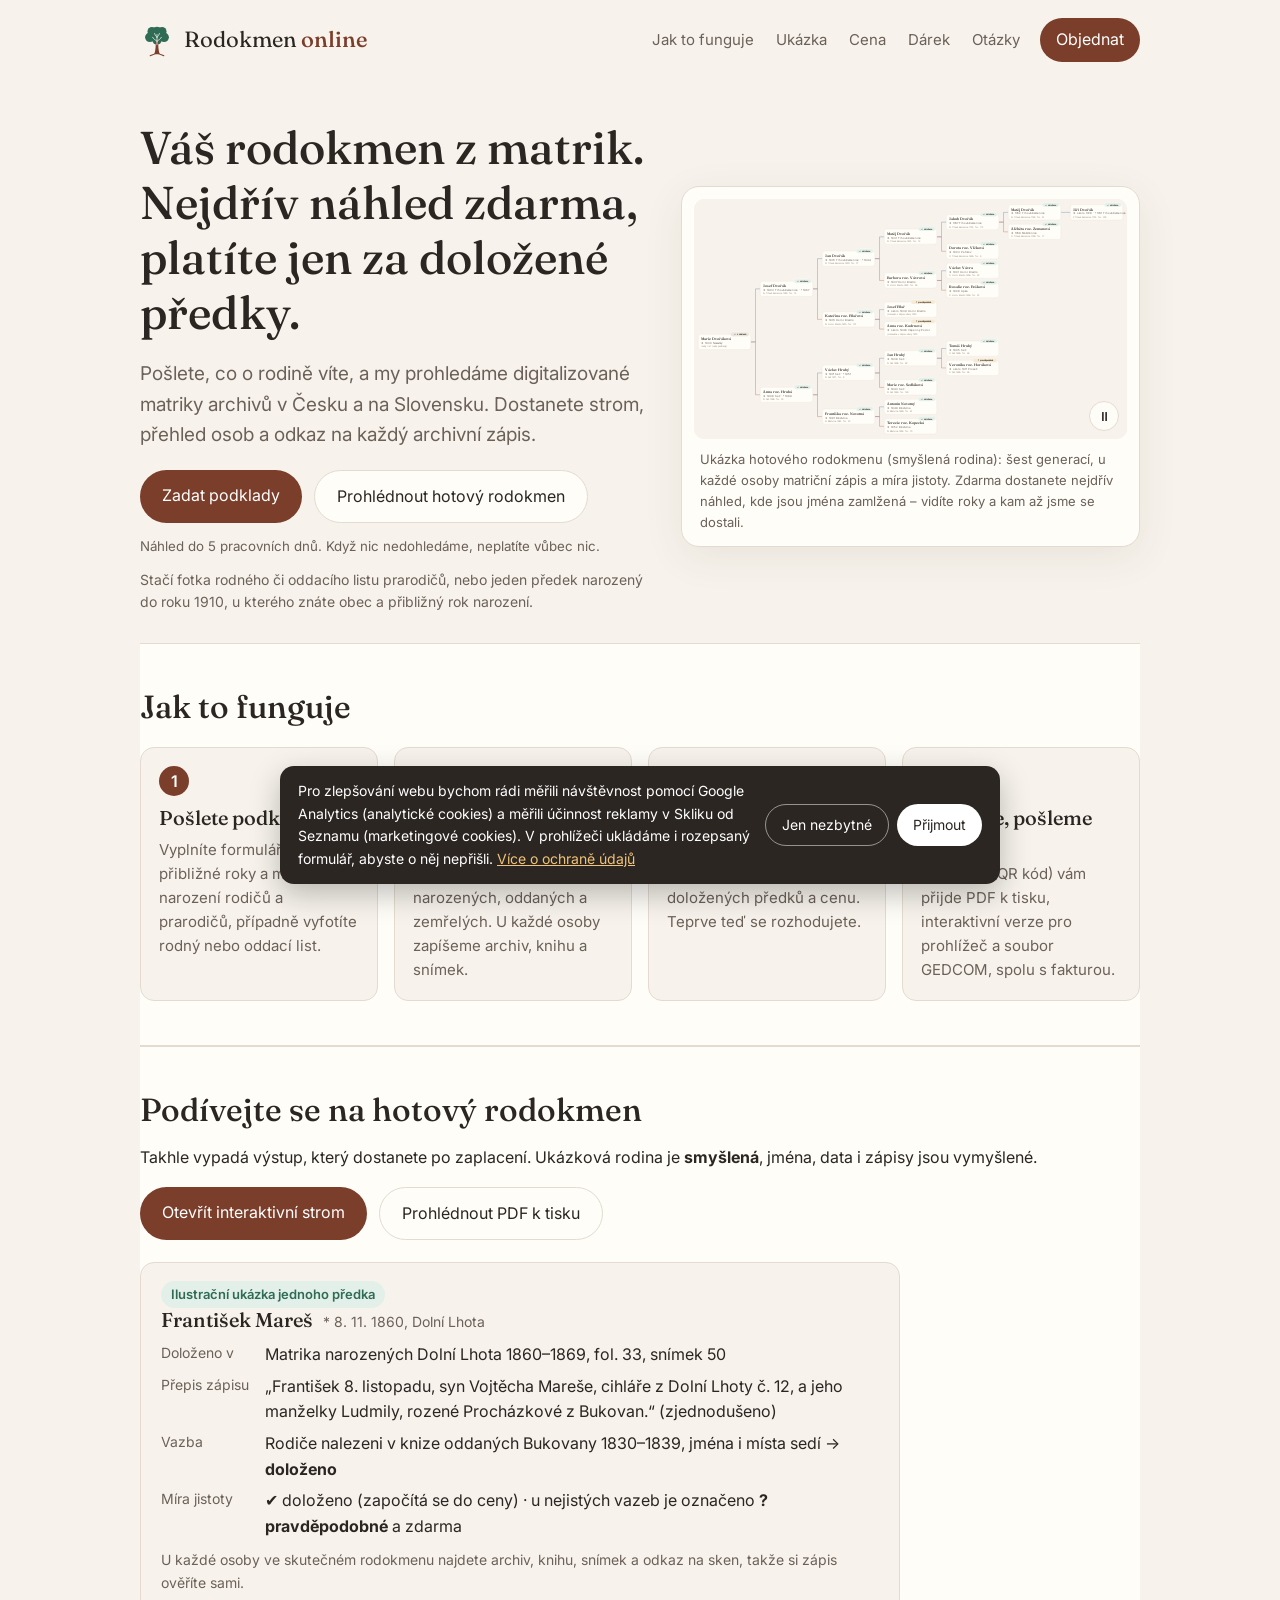
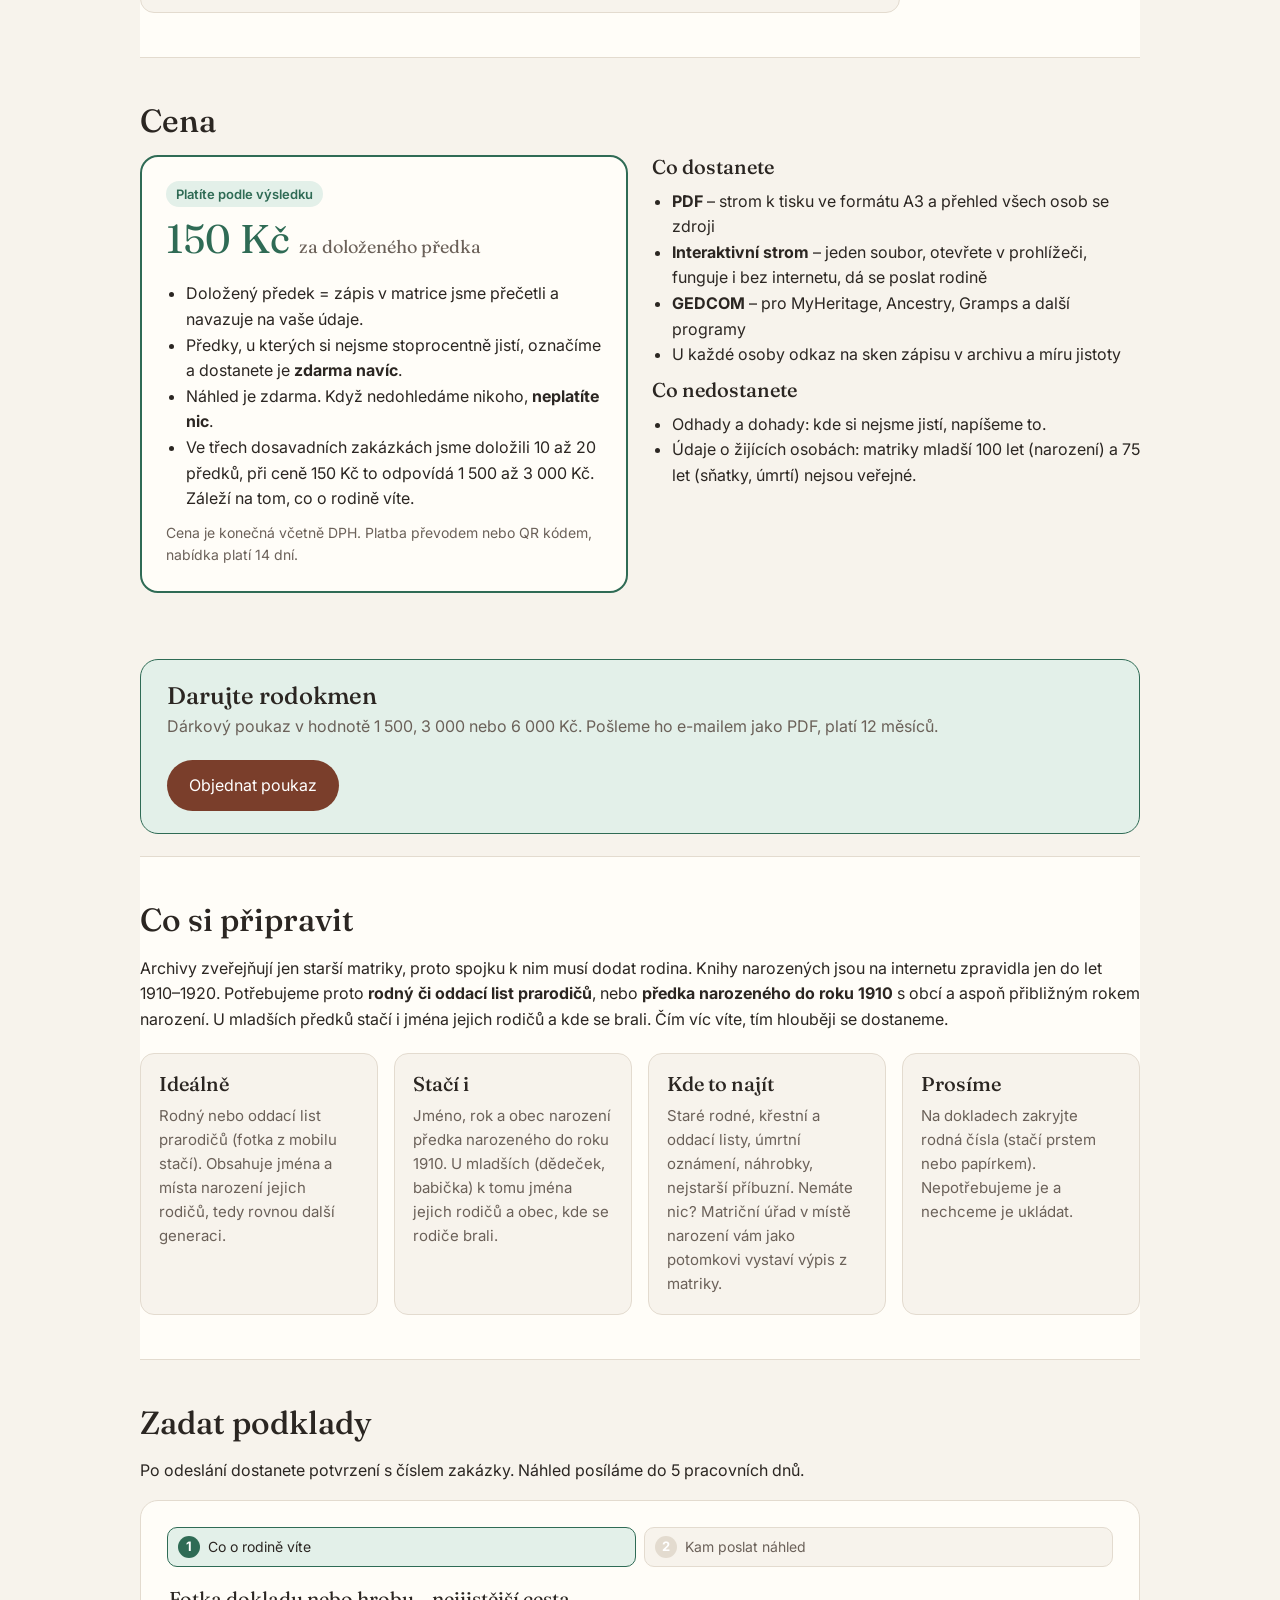
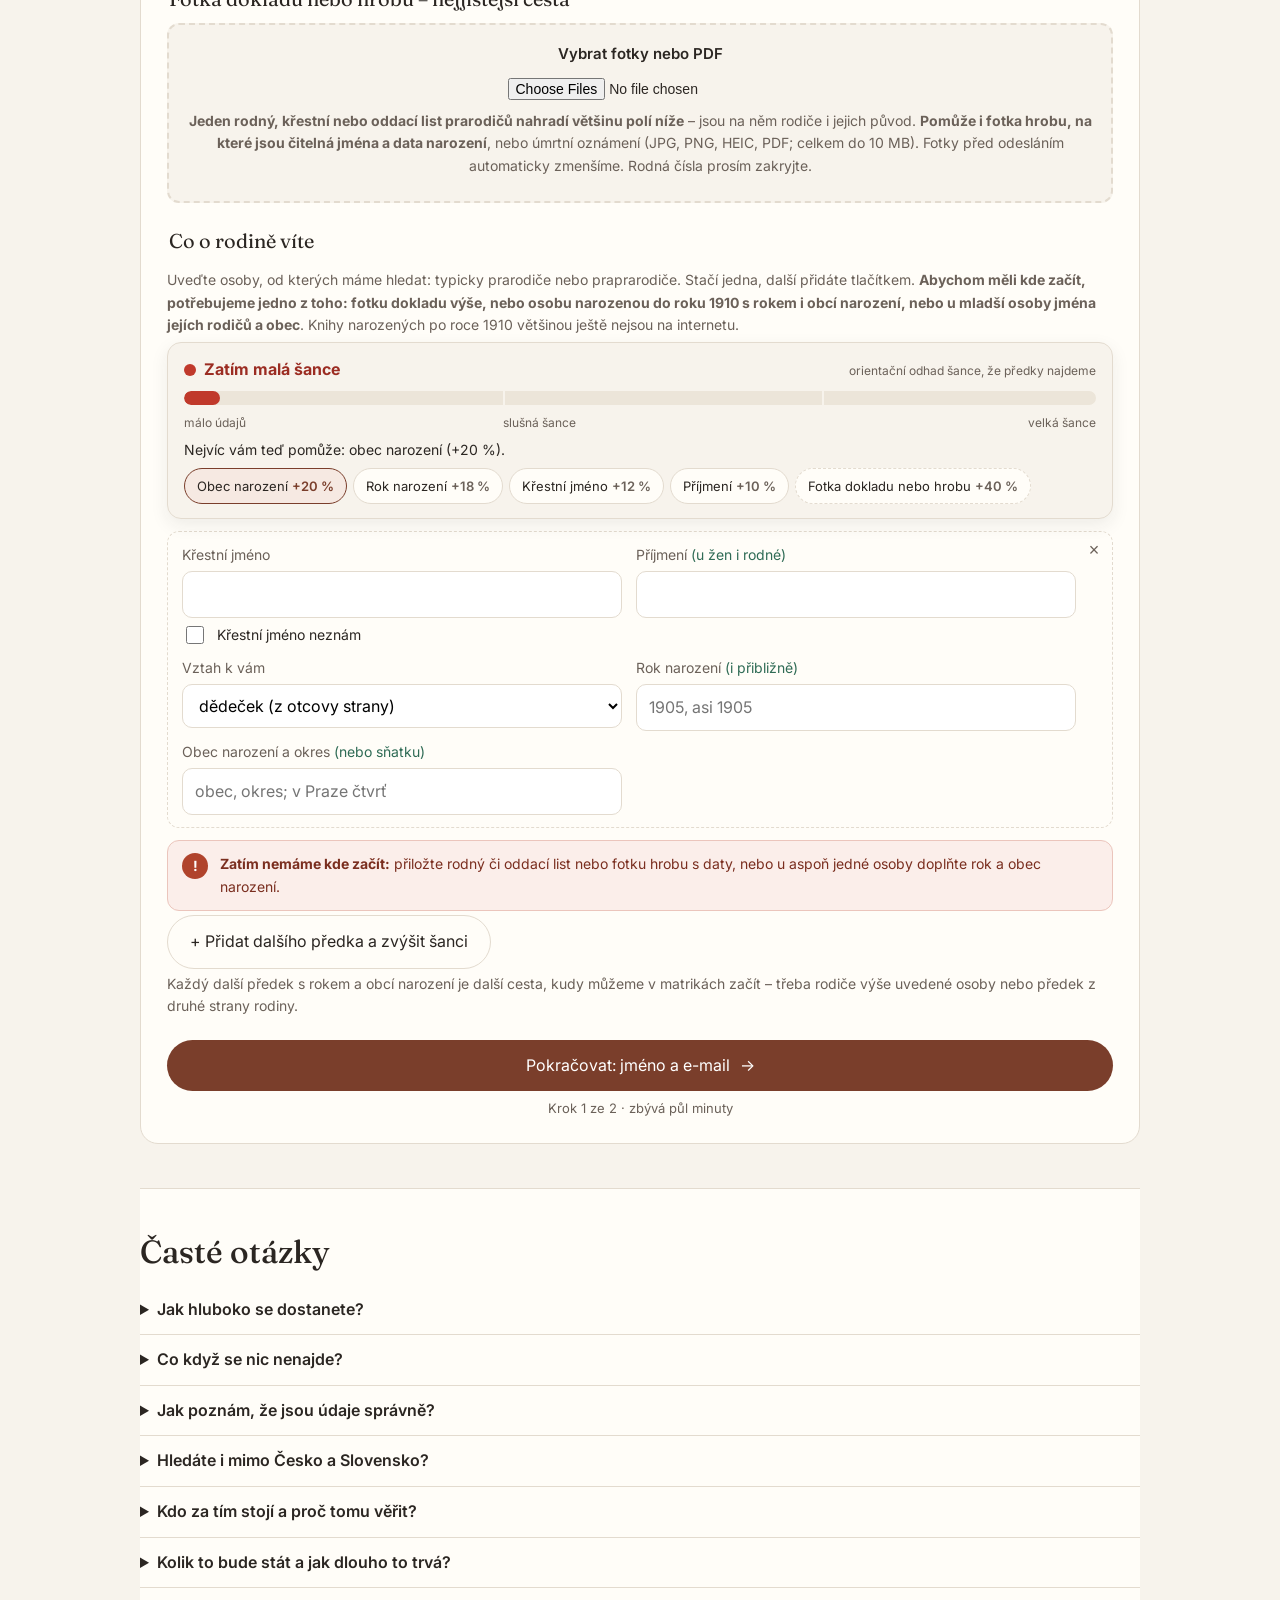
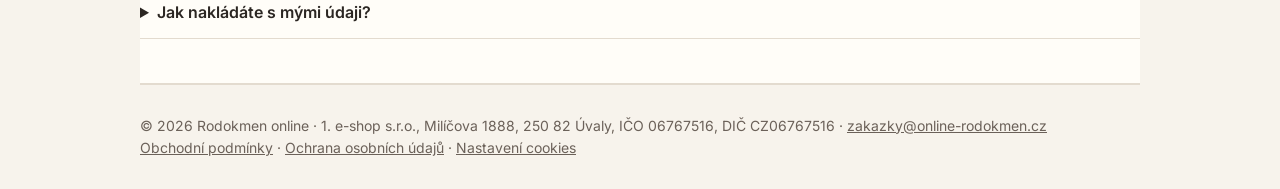
==== index.html @ fc11faa0 "Ukazatel šance: bez světlého náhledu posunu Co-Authored-By: Claude Opus 5.5 <noreply@anthropic.com> " ====
<!doctype html>
<html lang="cs">
<head>
<meta charset="utf-8">
<meta name="viewport" content="width=device-width,initial-scale=1">
<title>Rodokmen online – sestavíme váš rodokmen z matrik. Nedohledáme-li nic, neplatíte.</title>
<meta name="description" content="Pošlete, co o své rodině víte, a my dohledáme vaše předky v digitalizovaných matrikách archivů ČR a SR. Nejdřív náhled zdarma, platíte jen za doložené předky.">
<link rel="preconnect" href="https://fonts.googleapis.com">
<link href="https://fonts.googleapis.com/css2?family=Fraunces:opsz,wght@9..144,500&family=Inter:wght@400;600&display=swap" rel="stylesheet">
<link rel="stylesheet" href="styl.css?v=20261121g">
<link rel="icon" href="/favicon.svg" type="image/svg+xml">
<link rel="icon" href="/favicon-32.png" sizes="32x32" type="image/png">
<link rel="apple-touch-icon" href="/apple-touch-icon.png">
<meta property="og:type" content="website"><meta property="og:locale" content="cs_CZ">
<meta property="og:title" content="Rodokmen online – sestavíme váš rodokmen z matrik">
<meta property="og:description" content="Dohledáme vaše předky v matrikách ČR a SR. Náhled zdarma, platíte jen za doložené předky.">
<meta property="og:image" content="https://online-rodokmen.cz/og-image.png">
<meta name="twitter:card" content="summary_large_image">
</head>
<body>
<div class="wrap">
<header class="top">
  <a class="logo" href="/"><img src="/img/logo-mark.svg" width="34" height="34" alt=""><span>Rodokmen <b>online</b></span></a>
  <nav><a href="#jak">Jak to funguje</a><a href="#hotovy">Ukázka</a><a href="#cena">Cena</a><a href="poukaz.html">Dárek</a><a href="#faq">Otázky</a><a href="#objednat" class="btn" style="padding:9px 16px;margin-left:18px">Objednat</a></nav>
</header>

<main>
<section class="hero">
  <div>
    <h1>Váš rodokmen z matrik. Nejdřív náhled zdarma, platíte jen za doložené předky.</h1>
    <p class="lead">Pošlete, co o rodině víte, a my prohledáme digitalizované matriky archivů v Česku a na Slovensku. Dostanete strom, přehled osob a odkaz na každý archivní zápis.</p>
    <div class="cta"><a class="btn" href="#objednat" data-ev="cta-hero">Zadat podklady</a><a class="btn sec" href="#hotovy" data-ev="cta-ukazka">Prohlédnout hotový rodokmen</a></div>
    <small>Náhled do 5 pracovních dnů. Když nic nedohledáme, neplatíte vůbec nic.</small>
    <p class="omezeni">Stačí fotka rodného či oddacího listu prarodičů, nebo jeden předek narozený do roku 1910, u kterého znáte obec a přibližný rok narození.</p>
  </div>
  <figure class="frame" id="ukazka">
    <div class="stromwrap" tabindex="0" aria-label="Animovaná ukázka rodokmenu; najetím myší nebo dotykem se animace zastaví">
<svg id="strom" class="strom" xmlns="http://www.w3.org/2000/svg" viewBox="0 0 1648 916" role="img" aria-label="Ukázka hotového rodokmenu smyšlené rodiny: šest generací od roku 1930 zpět k roku 1728, u každé osoby odkaz na matriční zápis a míra jistoty" data-w="1648" data-h="916"><rect width="100%" height="100%" fill="#f7f3ec"/><g class="linky"><path d="M1396 51 H1414 V51 H1432" stroke="#6b8bc2" stroke-width="1.6" fill="none"/><path d="M1160 88 H1178 V51 H1196" stroke="#6b8bc2" stroke-width="1.6" fill="none"/><path d="M1160 88 H1178 V125 H1196" stroke="#c66f63" stroke-width="1.6" fill="none"/><path d="M924 144 H942 V88 H960" stroke="#6b8bc2" stroke-width="1.6" fill="none"/><path d="M924 144 H942 V199 H960" stroke="#c66f63" stroke-width="1.6" fill="none"/><path d="M924 310 H942 V273 H960" stroke="#6b8bc2" stroke-width="1.6" fill="none"/><path d="M924 310 H942 V347 H960" stroke="#c66f63" stroke-width="1.6" fill="none"/><path d="M688 227 H706 V144 H724" stroke="#6b8bc2" stroke-width="1.6" fill="none"/><path d="M688 227 H706 V310 H724" stroke="#c66f63" stroke-width="1.6" fill="none"/><path d="M688 458 H706 V421 H724" stroke="#6b8bc2" stroke-width="1.6" fill="none"/><path d="M688 458 H706 V495 H724" stroke="#c66f63" stroke-width="1.6" fill="none"/><path d="M452 342 H470 V227 H488" stroke="#6b8bc2" stroke-width="1.6" fill="none"/><path d="M452 342 H470 V458 H488" stroke="#c66f63" stroke-width="1.6" fill="none"/><path d="M924 606 H942 V569 H960" stroke="#6b8bc2" stroke-width="1.6" fill="none"/><path d="M924 606 H942 V643 H960" stroke="#c66f63" stroke-width="1.6" fill="none"/><path d="M688 662 H706 V606 H724" stroke="#6b8bc2" stroke-width="1.6" fill="none"/><path d="M688 662 H706 V717 H724" stroke="#c66f63" stroke-width="1.6" fill="none"/><path d="M688 828 H706 V791 H724" stroke="#6b8bc2" stroke-width="1.6" fill="none"/><path d="M688 828 H706 V865 H724" stroke="#c66f63" stroke-width="1.6" fill="none"/><path d="M452 745 H470 V662 H488" stroke="#6b8bc2" stroke-width="1.6" fill="none"/><path d="M452 745 H470 V828 H488" stroke="#c66f63" stroke-width="1.6" fill="none"/><path d="M216 544 H234 V342 H252" stroke="#6b8bc2" stroke-width="1.6" fill="none"/><path d="M216 544 H234 V745 H252" stroke="#c66f63" stroke-width="1.6" fill="none"/></g><g class="karta" id="k-jiri" transform="translate(1432 22)"><rect width="200" height="58" rx="9" fill="#fffdf8" stroke="#e3dbcf"/><text x="12" y="22" class="jm">Jiří Dvořák</text><text x="12" y="37" class="dt">∗ okolo 1728 · † 1791 Trhová Kamenice</text><text x="12" y="50" class="zd">Z Trhová Kamenice 1791, fol. 203</text><rect x="129" y="-8" width="65" height="16" rx="8" fill="#e3f0e9" stroke="#fffdf8"/><text x="162" y="3.5" class="bd" text-anchor="middle" fill="#2f6b55">✓ doloženo</text></g><g class="karta" id="k-matej1" transform="translate(1196 22)"><rect width="200" height="58" rx="9" fill="#fffdf8" stroke="#e3dbcf"/><text x="12" y="22" class="jm">Matěj Dvořák</text><text x="12" y="37" class="dt">∗ 1762 Trhová Kamenice</text><text x="12" y="50" class="zd">N Trhová Kamenice 1762, fol. 41</text><rect x="129" y="-8" width="65" height="16" rx="8" fill="#e3f0e9" stroke="#fffdf8"/><text x="162" y="3.5" class="bd" text-anchor="middle" fill="#2f6b55">✓ doloženo</text></g><g class="karta" id="k-alzb" transform="translate(1196 96)"><rect width="200" height="58" rx="9" fill="#fffdf8" stroke="#e3dbcf"/><text x="12" y="22" class="jm">Alžběta roz. Zemanová</text><text x="12" y="37" class="dt">∗ 1768 Možděnice</text><text x="12" y="50" class="zd">O Trhová Kamenice 1789, fol. 17</text><rect x="129" y="-8" width="65" height="16" rx="8" fill="#e3f0e9" stroke="#fffdf8"/><text x="162" y="3.5" class="bd" text-anchor="middle" fill="#2f6b55">✓ doloženo</text></g><g class="karta" id="k-jakub" transform="translate(960 59)"><rect width="200" height="58" rx="9" fill="#fffdf8" stroke="#e3dbcf"/><text x="12" y="22" class="jm">Jakub Dvořák</text><text x="12" y="37" class="dt">∗ 1797 Trhová Kamenice</text><text x="12" y="50" class="zd">N Trhová Kamenice 1797, fol. 112</text><rect x="129" y="-8" width="65" height="16" rx="8" fill="#e3f0e9" stroke="#fffdf8"/><text x="162" y="3.5" class="bd" text-anchor="middle" fill="#2f6b55">✓ doloženo</text></g><g class="karta" id="k-dorota" transform="translate(960 170)"><rect width="200" height="58" rx="9" fill="#fffdf8" stroke="#e3dbcf"/><text x="12" y="22" class="jm">Dorota roz. Vlčková</text><text x="12" y="37" class="dt">∗ 1803 Petrkov</text><text x="12" y="50" class="zd">O Trhová Kamenice 1826, fol. 9</text><rect x="129" y="-8" width="65" height="16" rx="8" fill="#e3f0e9" stroke="#fffdf8"/><text x="162" y="3.5" class="bd" text-anchor="middle" fill="#2f6b55">✓ doloženo</text></g><g class="karta" id="k-matej2" transform="translate(724 114)"><rect width="200" height="58" rx="9" fill="#fffdf8" stroke="#e3dbcf"/><text x="12" y="22" class="jm">Matěj Dvořák</text><text x="12" y="37" class="dt">∗ 1831 Trhová Kamenice</text><text x="12" y="50" class="zd">N Trhová Kamenice 1831, fol. 12</text><rect x="129" y="-8" width="65" height="16" rx="8" fill="#e3f0e9" stroke="#fffdf8"/><text x="162" y="3.5" class="bd" text-anchor="middle" fill="#2f6b55">✓ doloženo</text></g><g class="karta" id="k-vaclavv" transform="translate(960 244)"><rect width="200" height="58" rx="9" fill="#fffdf8" stroke="#e3dbcf"/><text x="12" y="22" class="jm">Václav Vávra</text><text x="12" y="37" class="dt">∗ 1801 Horní Bradlo</text><text x="12" y="50" class="zd">O Horní Bradlo 1834, fol. 22</text><rect x="129" y="-8" width="65" height="16" rx="8" fill="#e3f0e9" stroke="#fffdf8"/><text x="162" y="3.5" class="bd" text-anchor="middle" fill="#2f6b55">✓ doloženo</text></g><g class="karta" id="k-rosalie" transform="translate(960 318)"><rect width="200" height="58" rx="9" fill="#fffdf8" stroke="#e3dbcf"/><text x="12" y="22" class="jm">Rosalie roz. Pešková</text><text x="12" y="37" class="dt">∗ 1809 Lipka</text><text x="12" y="50" class="zd">O Horní Bradlo 1834, fol. 22</text><rect x="129" y="-8" width="65" height="16" rx="8" fill="#e3f0e9" stroke="#fffdf8"/><text x="162" y="3.5" class="bd" text-anchor="middle" fill="#2f6b55">✓ doloženo</text></g><g class="karta" id="k-barb" transform="translate(724 281)"><rect width="200" height="58" rx="9" fill="#fffdf8" stroke="#e3dbcf"/><text x="12" y="22" class="jm">Barbora roz. Vávrová</text><text x="12" y="37" class="dt">∗ 1837 Horní Bradlo</text><text x="12" y="50" class="zd">N Horní Bradlo 1837, fol. 58</text><rect x="129" y="-8" width="65" height="16" rx="8" fill="#e3f0e9" stroke="#fffdf8"/><text x="162" y="3.5" class="bd" text-anchor="middle" fill="#2f6b55">✓ doloženo</text></g><g class="karta" id="k-jan" transform="translate(488 198)"><rect width="200" height="58" rx="9" fill="#fffdf8" stroke="#e3dbcf"/><text x="12" y="22" class="jm">Jan Dvořák</text><text x="12" y="37" class="dt">∗ 1870 Trhová Kamenice · † 1944</text><text x="12" y="50" class="zd">N Trhová Kamenice 1870, fol. 77</text><rect x="129" y="-8" width="65" height="16" rx="8" fill="#e3f0e9" stroke="#fffdf8"/><text x="162" y="3.5" class="bd" text-anchor="middle" fill="#2f6b55">✓ doloženo</text></g><g class="karta" id="k-pilar" transform="translate(724 392)"><rect width="200" height="58" rx="9" fill="#fffdf8" stroke="#e3dbcf"/><text x="12" y="22" class="jm">Josef Pilař</text><text x="12" y="37" class="dt">∗ okolo 1839 Horní Bradlo</text><text x="12" y="50" class="zd">jmenován v zápisu dcery 1873</text><rect x="101" y="-8" width="93" height="16" rx="8" fill="#f7ead3" stroke="#fffdf8"/><text x="148" y="3.5" class="bd" text-anchor="middle" fill="#8a5a12">? pravděpodobně</text></g><g class="karta" id="k-kudrna" transform="translate(724 466)"><rect width="200" height="58" rx="9" fill="#fffdf8" stroke="#e3dbcf"/><text x="12" y="22" class="jm">Anna roz. Kudrnová</text><text x="12" y="37" class="dt">∗ okolo 1846 Vápenný Podol</text><text x="12" y="50" class="zd">jmenována v zápisu dcery 1873</text><rect x="101" y="-8" width="93" height="16" rx="8" fill="#f7ead3" stroke="#fffdf8"/><text x="148" y="3.5" class="bd" text-anchor="middle" fill="#8a5a12">? pravděpodobně</text></g><g class="karta" id="k-kat" transform="translate(488 429)"><rect width="200" height="58" rx="9" fill="#fffdf8" stroke="#e3dbcf"/><text x="12" y="22" class="jm">Kateřina roz. Pilařová</text><text x="12" y="37" class="dt">∗ 1873 Horní Bradlo</text><text x="12" y="50" class="zd">N Horní Bradlo 1873, fol. 131</text><rect x="129" y="-8" width="65" height="16" rx="8" fill="#e3f0e9" stroke="#fffdf8"/><text x="162" y="3.5" class="bd" text-anchor="middle" fill="#2f6b55">✓ doloženo</text></g><g class="karta" id="k-josef" transform="translate(252 313)"><rect width="200" height="58" rx="9" fill="#fffdf8" stroke="#e3dbcf"/><text x="12" y="22" class="jm">Josef Dvořák</text><text x="12" y="37" class="dt">∗ 1903 Trhová Kamenice · † 1967</text><text x="12" y="50" class="zd">N Trhová Kamenice 1903, fol. 15</text><rect x="129" y="-8" width="65" height="16" rx="8" fill="#e3f0e9" stroke="#fffdf8"/><text x="162" y="3.5" class="bd" text-anchor="middle" fill="#2f6b55">✓ doloženo</text></g><g class="karta" id="k-tomas" transform="translate(960 540)"><rect width="200" height="58" rx="9" fill="#fffdf8" stroke="#e3dbcf"/><text x="12" y="22" class="jm">Tomáš Hrubý</text><text x="12" y="37" class="dt">∗ 1805 Seč</text><text x="12" y="50" class="zd">O Seč 1836, fol. 44</text><rect x="129" y="-8" width="65" height="16" rx="8" fill="#e3f0e9" stroke="#fffdf8"/><text x="162" y="3.5" class="bd" text-anchor="middle" fill="#2f6b55">✓ doloženo</text></g><g class="karta" id="k-veron" transform="translate(960 614)"><rect width="200" height="58" rx="9" fill="#fffdf8" stroke="#e3dbcf"/><text x="12" y="22" class="jm">Veronika roz. Horáková</text><text x="12" y="37" class="dt">∗ okolo 1811 Proseč</text><text x="12" y="50" class="zd">O Seč 1836, fol. 44</text><rect x="101" y="-8" width="93" height="16" rx="8" fill="#f7ead3" stroke="#fffdf8"/><text x="148" y="3.5" class="bd" text-anchor="middle" fill="#8a5a12">? pravděpodobně</text></g><g class="karta" id="k-janh" transform="translate(724 577)"><rect width="200" height="58" rx="9" fill="#fffdf8" stroke="#e3dbcf"/><text x="12" y="22" class="jm">Jan Hrubý</text><text x="12" y="37" class="dt">∗ 1838 Seč</text><text x="12" y="50" class="zd">N Seč 1838, fol. 92</text><rect x="129" y="-8" width="65" height="16" rx="8" fill="#e3f0e9" stroke="#fffdf8"/><text x="162" y="3.5" class="bd" text-anchor="middle" fill="#2f6b55">✓ doloženo</text></g><g class="karta" id="k-sedl" transform="translate(724 688)"><rect width="200" height="58" rx="9" fill="#fffdf8" stroke="#e3dbcf"/><text x="12" y="22" class="jm">Marie roz. Sedláková</text><text x="12" y="37" class="dt">∗ 1843 Seč</text><text x="12" y="50" class="zd">N Seč 1843, fol. 140</text><rect x="129" y="-8" width="65" height="16" rx="8" fill="#e3f0e9" stroke="#fffdf8"/><text x="162" y="3.5" class="bd" text-anchor="middle" fill="#2f6b55">✓ doloženo</text></g><g class="karta" id="k-vaclavh" transform="translate(488 632)"><rect width="200" height="58" rx="9" fill="#fffdf8" stroke="#e3dbcf"/><text x="12" y="22" class="jm">Václav Hrubý</text><text x="12" y="37" class="dt">∗ 1871 Seč · † 1951</text><text x="12" y="50" class="zd">N Seč 1871, fol. 8</text><rect x="129" y="-8" width="65" height="16" rx="8" fill="#e3f0e9" stroke="#fffdf8"/><text x="162" y="3.5" class="bd" text-anchor="middle" fill="#2f6b55">✓ doloženo</text></g><g class="karta" id="k-anton" transform="translate(724 762)"><rect width="200" height="58" rx="9" fill="#fffdf8" stroke="#e3dbcf"/><text x="12" y="22" class="jm">Antonín Novotný</text><text x="12" y="37" class="dt">∗ 1849 Běstvina</text><text x="12" y="50" class="zd">N Běstvina 1849, fol. 61</text><rect x="129" y="-8" width="65" height="16" rx="8" fill="#e3f0e9" stroke="#fffdf8"/><text x="162" y="3.5" class="bd" text-anchor="middle" fill="#2f6b55">✓ doloženo</text></g><g class="karta" id="k-terez" transform="translate(724 836)"><rect width="200" height="58" rx="9" fill="#fffdf8" stroke="#e3dbcf"/><text x="12" y="22" class="jm">Terezie roz. Kopecká</text><text x="12" y="37" class="dt">∗ 1852 Běstvina</text><text x="12" y="50" class="zd">N Běstvina 1852, fol. 70</text><rect x="129" y="-8" width="65" height="16" rx="8" fill="#e3f0e9" stroke="#fffdf8"/><text x="162" y="3.5" class="bd" text-anchor="middle" fill="#2f6b55">✓ doloženo</text></g><g class="karta" id="k-frant" transform="translate(488 799)"><rect width="200" height="58" rx="9" fill="#fffdf8" stroke="#e3dbcf"/><text x="12" y="22" class="jm">Františka roz. Novotná</text><text x="12" y="37" class="dt">∗ 1881 Běstvina</text><text x="12" y="50" class="zd">N Běstvina 1881, fol. 23</text><rect x="129" y="-8" width="65" height="16" rx="8" fill="#e3f0e9" stroke="#fffdf8"/><text x="162" y="3.5" class="bd" text-anchor="middle" fill="#2f6b55">✓ doloženo</text></g><g class="karta" id="k-anna" transform="translate(252 716)"><rect width="200" height="58" rx="9" fill="#fffdf8" stroke="#e3dbcf"/><text x="12" y="22" class="jm">Anna roz. Hrubá</text><text x="12" y="37" class="dt">∗ 1908 Seč · † 1989</text><text x="12" y="50" class="zd">N Seč 1908, fol. 33</text><rect x="129" y="-8" width="65" height="16" rx="8" fill="#e3f0e9" stroke="#fffdf8"/><text x="162" y="3.5" class="bd" text-anchor="middle" fill="#2f6b55">✓ doloženo</text></g><g class="karta" id="k-marie" transform="translate(16 515)"><rect width="200" height="58" rx="9" fill="#fffdf8" stroke="#e3dbcf"/><text x="12" y="22" class="jm">Marie Dvořáková</text><text x="12" y="37" class="dt">∗ 1930 Nasavrky</text><text x="12" y="50" class="zd">rodný list (vaše podklady)</text><rect x="123" y="-8" width="71" height="16" rx="8" fill="#ebe6dd" stroke="#fffdf8"/><text x="159" y="3.5" class="bd" text-anchor="middle" fill="#5a4a3c">✓ z dokladu</text></g></svg>
    <button type="button" class="stromstop" id="stromStop" aria-pressed="false" title="Zastavit nebo spustit animaci">⏸</button>
    </div>
    <figcaption>Ukázka hotového rodokmenu (smyšlená rodina): šest generací, u každé osoby matriční zápis a míra jistoty. Zdarma dostanete nejdřív náhled, kde jsou jména zamlžená – vidíte roky a kam až jsme se dostali.</figcaption>
  </figure>
</section>

<section class="alt" id="jak">
  <h2>Jak to funguje</h2>
  <div class="steps">
    <div class="step"><span class="n">1</span><h3>Pošlete podklady</h3><p>Vyplníte formulář: jména, přibližné roky a místa narození rodičů a prarodičů, případně vyfotíte rodný nebo oddací list.</p></div>
    <div class="step"><span class="n">2</span><h3>Hledáme v archivech</h3><p>Generaci po generaci procházíme matriky narozených, oddaných a zemřelých. U každé osoby zapíšeme archiv, knihu a snímek.</p></div>
    <div class="step"><span class="n">3</span><h3>Náhled a cena</h3><p>E-mailem dostanete strom se zamlženými jmény, počet doložených předků a cenu. Teprve teď se rozhodujete.</p></div>
    <div class="step"><span class="n">4</span><h3>Zaplatíte, pošleme vše</h3><p>Po platbě (QR kód) vám přijde PDF k tisku, interaktivní verze pro prohlížeč a soubor GEDCOM, spolu s fakturou.</p></div>
  </div>
</section>

<section class="alt" id="hotovy">
  <h2>Podívejte se na hotový rodokmen</h2>
  <p>Takhle vypadá výstup, který dostanete po zaplacení. Ukázková rodina je <b>smyšlená</b>, jména, data i zápisy jsou vymyšlené.</p>
  <div class="cta" style="display:flex;gap:12px;flex-wrap:wrap;margin:14px 0 22px">
    <a class="btn" href="ukazka/rodokmen.html" target="_blank" rel="noopener" data-ev="ukazka-html">Otevřít interaktivní strom</a>
    <a class="btn sec" href="ukazka/rodokmen.pdf" target="_blank" rel="noopener" data-ev="ukazka-pdf">Prohlédnout PDF k tisku</a>
  </div>
  <div class="zapis">
    <span class="tag">Ilustrační ukázka jednoho předka</span>
    <h3>František Mareš <small>* 8. 11. 1860, Dolní Lhota</small></h3>
    <dl>
      <dt>Doloženo v</dt><dd>Matrika narozených Dolní Lhota 1860–1869, fol. 33, snímek 50</dd>
      <dt>Přepis zápisu</dt><dd>„František 8. listopadu, syn Vojtěcha Mareše, cihláře z Dolní Lhoty č. 12, a jeho manželky Ludmily, rozené Procházkové z Bukovan.“ (zjednodušeno)</dd>
      <dt>Vazba</dt><dd>Rodiče nalezeni v knize oddaných Bukovany 1830–1839, jména i místa sedí → <b>doloženo</b></dd>
      <dt>Míra jistoty</dt><dd>✔ doloženo (započítá se do ceny) · u nejistých vazeb je označeno <b>? pravděpodobné</b> a zdarma</dd>
    </dl>
    <p class="hint">U každé osoby ve skutečném rodokmenu najdete archiv, knihu, snímek a odkaz na sken, takže si zápis ověříte sami.</p>
  </div>
</section>

<section id="cena">
  <h2>Cena</h2>
  <div class="price">
    <div class="pricebox">
      <span class="tag">Platíte podle výsledku</span>
      <div class="big">150 Kč <span style="font-size:18px;color:var(--muted)">za doloženého předka</span></div>
      <ul>
        <li>Doložený předek = zápis v matrice jsme přečetli a navazuje na vaše údaje.</li>
        <li>Předky, u kterých si nejsme stoprocentně jistí, označíme a dostanete je <b>zdarma navíc</b>.</li>
        <li>Náhled je zdarma. Když nedohledáme nikoho, <b>neplatíte nic</b>.</li>
        <li>Ve třech dosavadních zakázkách jsme doložili 10 až 20 předků, při ceně 150 Kč to odpovídá 1 500 až 3 000 Kč. Záleží na tom, co o rodině víte.</li>
      </ul>
      <p class="hint">Cena je konečná včetně DPH. Platba převodem nebo QR kódem, nabídka platí 14 dní.</p>
    </div>
    <div class="list">
      <h3>Co dostanete</h3>
      <ul>
        <li><b>PDF</b> – strom k tisku ve formátu A3 a přehled všech osob se zdroji</li>
        <li><b>Interaktivní strom</b> – jeden soubor, otevřete v prohlížeči, funguje i bez internetu, dá se poslat rodině</li>
        <li><b>GEDCOM</b> – pro MyHeritage, Ancestry, Gramps a další programy</li>
        <li>U každé osoby odkaz na sken zápisu v archivu a míru jistoty</li>
      </ul>
      <h3>Co nedostanete</h3>
      <ul>
        <li>Odhady a dohady: kde si nejsme jistí, napíšeme to.</li>
        <li>Údaje o žijících osobách: matriky mladší 100 let (narození) a 75 let (sňatky, úmrtí) nejsou veřejné.</li>
      </ul>
    </div>
  </div>
</section>

<section class="dar">
  <div class="darbox">
    <div><h2>Darujte rodokmen</h2><p>Dárkový poukaz v hodnotě 1 500, 3 000 nebo 6 000 Kč. Pošleme ho e-mailem jako PDF, platí 12 měsíců.</p></div>
    <a class="btn" href="poukaz.html" data-ev="cta-poukaz">Objednat poukaz</a>
  </div>
</section>

<section class="alt" id="pripravit">
  <h2>Co si připravit</h2>
  <p>Archivy zveřejňují jen starší matriky, proto spojku k nim musí dodat rodina. Knihy narozených jsou na internetu zpravidla jen do let 1910–1920. Potřebujeme proto <b>rodný či oddací list prarodičů</b>, nebo <b>předka narozeného do roku 1910</b> s obcí a aspoň přibližným rokem narození. U mladších předků stačí i jména jejich rodičů a kde se brali. Čím víc víte, tím hlouběji se dostaneme.</p>
  <div class="steps">
    <div class="step"><h3>Ideálně</h3><p>Rodný nebo oddací list prarodičů (fotka z mobilu stačí). Obsahuje jména a místa narození jejich rodičů, tedy rovnou další generaci.</p></div>
    <div class="step"><h3>Stačí i</h3><p>Jméno, rok a obec narození předka narozeného do roku 1910. U mladších (dědeček, babička) k tomu jména jejich rodičů a obec, kde se rodiče brali.</p></div>
    <div class="step"><h3>Kde to najít</h3><p>Staré rodné, křestní a oddací listy, úmrtní oznámení, náhrobky, nejstarší příbuzní. Nemáte nic? Matriční úřad v místě narození vám jako potomkovi vystaví výpis z matriky.</p></div>
    <div class="step"><h3>Prosíme</h3><p>Na dokladech zakryjte rodná čísla (stačí prstem nebo papírkem). Nepotřebujeme je a nechceme je ukládat.</p></div>
  </div>
</section>

<section id="objednat">
  <h2>Zadat podklady</h2>
  <p>Po odeslání dostanete potvrzení s číslem zakázky. Náhled posíláme do 5 pracovních dnů.</p>
  <form id="f" action="https://formsubmit.co/c57251e2c1cb40dd3d4b70d83e8e1789" method="POST" enctype="multipart/form-data">
    <input type="hidden" name="_subject" value="Nová zakázka">
    <input type="hidden" name="_template" value="table">
    <input type="hidden" name="_captcha" value="false">
    <input type="hidden" name="_next" value="https://online-rodokmen.cz/dekujeme.html">
    <input type="text" name="_honey" style="display:none" tabindex="-1" autocomplete="off">
    <div class="obnoveno" id="obnoveno" hidden><span>Obnovili jsme váš rozepsaný formulář z minulé návštěvy. Fotky dokladů je potřeba vybrat znovu.</span><button type="button" id="zacitZnovu">Začít znovu</button></div>
    <ol class="postup" id="postup" aria-label="Postup vyplnění"><li class="akt" data-k="1"><b>1</b> Co o rodině víte</li><li data-k="2"><b>2</b> Kam poslat náhled</li></ol>
    <div class="krok" id="krok1" data-krok="1">
    <fieldset>
      <legend>Fotka dokladu nebo hrobu – nejjistější cesta</legend>
      <div class="files">
        <label class="vyber" for="fotky">Vybrat fotky nebo PDF</label>
        <input type="file" id="fotky" accept="image/*,.pdf,application/pdf" multiple>
        <p class="hint"><b>Jeden rodný, křestní nebo oddací list prarodičů nahradí většinu polí níže</b> – jsou na něm rodiče i jejich původ. <b>Pomůže i fotka hrobu, na které jsou čitelná jména a data narození</b>, nebo úmrtní oznámení (JPG, PNG, HEIC, PDF; celkem do 10 MB). Fotky před odesláním automaticky zmenšíme. Rodná čísla prosím zakryjte.</p>
        <div id="seznamFotek"></div>
      </div>
    </fieldset>
    <fieldset>
      <legend>Co o rodině víte</legend>
      <p class="hint">Uveďte osoby, od kterých máme hledat: typicky prarodiče nebo praprarodiče. Stačí jedna, další přidáte tlačítkem. <b>Abychom měli kde začít, potřebujeme jedno z toho: fotku dokladu výše, nebo osobu narozenou do roku 1910 s rokem i obcí narození, nebo u mladší osoby jména jejích rodičů a obec</b>. Knihy narozených po roce 1910 většinou ještě nejsou na internetu.</p>
      <div class="sance" id="sance" data-zona="red">
        <div class="sance-hl"><span class="tecka" aria-hidden="true"></span><b id="sanceZona">Zatím malá šance</b><span class="pozn">orientační odhad šance, že předky najdeme</span></div>
        <div class="sance-pruh" role="meter" aria-labelledby="sanceZona" aria-valuemin="0" aria-valuemax="100" aria-valuenow="0" id="sancePruh"><i class="ted"></i></div>
        <div class="sance-osa" aria-hidden="true"><span>málo údajů</span><span>slušná šance</span><span>velká šance</span></div>
        <p class="sance-tip" id="sanceTip" aria-live="polite"></p>
        <ul class="sance-co" id="sanceCo" aria-label="Co vám přidá nejvíc"></ul>
        <input type="hidden" name="sance_odhad" id="sanceOdhad">
      </div>
      <div id="osoby"></div>
      <div class="start" id="start" aria-live="polite"><span class="ik">?</span><span class="tx">Zatím nemáme kde začít: přiložte doklad, nebo doplňte u některé osoby rok a obec narození.</span></div>
      <button type="button" class="btn sec" id="pridat">+ Přidat dalšího předka a zvýšit šanci</button>
      <p class="hint">Každý další předek s rokem a obcí narození je další cesta, kudy můžeme v matrikách začít – třeba rodiče výše uvedené osoby nebo předek z druhé strany rodiny.</p>
    </fieldset>
    <div class="dal-blok"><button type="button" class="btn dal" id="dal">Pokračovat: jméno a e-mail <span aria-hidden="true">→</span></button>
    <p class="mikro">Krok 1 ze 2 · zbývá půl minuty</p></div>
    </div>
    <div class="krok" id="krok2" data-krok="2" hidden>
    <button type="button" class="zpet" id="zpet">← Zpět k údajům o rodině</button>
    <fieldset>
      <legend>Kam poslat náhled</legend>
      <label for="jmeno">Jméno a příjmení</label><input id="jmeno" type="text" name="jmeno" required autocomplete="name" maxlength="120">
      <label for="email">E-mail (sem pošleme náhled)</label><input id="email" type="email" name="email" required autocomplete="email" maxlength="120" pattern="[^@\s]+@[^@\s]+\.[^@\s]{2,}" title="Zadejte celou e-mailovou adresu včetně domény, např. jana.novakova@seznam.cz">
    </fieldset>
    <fieldset>
      <legend>Poznámka</legend>
      <label for="pozn">Co se v rodině vypráví: odkud rod pochází, vyznání (např. evangelíci), povolání, stěhování, cokoli dalšího <span class="dop">(nepovinné)</span></label><textarea id="pozn" name="poznamka" maxlength="4000"></textarea>
    </fieldset>
    <details class="poukaz-roz" id="poukazRoz"><summary>Máte dárkový poukaz?</summary>
      <label for="kod">Kód poukazu (nepovinné)</label><input id="kod" type="text" name="kod_poukazu" placeholder="např. RP-XXXX-XXXX" autocomplete="off" maxlength="20">
    </details>
    <fieldset>
      <legend>Souhlasy</legend>
      <label class="check"><input type="checkbox" name="souhlas_podminky" value="ano" required><span>Seznámil(a) jsem se s <a href="podminky.html" target="_blank">obchodními podmínkami</a> a <a href="ochrana-udaju.html" target="_blank">zásadami ochrany osobních údajů</a> a souhlasím s nimi.</span></label>
      <label class="check"><input type="checkbox" name="souhlas_zijici" value="ano" required><span>Údaje o žijících příbuzných uvádím s jejich vědomím.</span></label>
      <p class="hint">Náhled je zdarma a k ničemu vás nezavazuje. Až zaplatíte nabídku, dostanete rodokmen ihned; podrobnosti najdete v nabídce a v podmínkách.</p>
    </fieldset>
    <button class="btn" type="submit" id="odeslat">Získat náhled rodokmenu zdarma</button>
    <p class="mikro">Zdarma · náhled do 5 pracovních dnů · platíte jen za doložené předky</p>
    <div class="stav" id="stav"></div>
    </div>
  </form>
</section>

<section class="alt faq" id="faq">
  <h2>Časté otázky</h2>
  <details><summary>Jak hluboko se dostanete?</summary><p>Záleží na tom, odkud rod pochází a jak se dochovaly matriky. Jak hluboko to půjde, závisí na tom, co o rodině víte a jak se dochovaly matriky. V jedné dosavadní zakázce jsme došli k zápisu z roku 1789. Z náhledu přesně uvidíte, kam až to šlo.</p></details>
  <details><summary>Co když se nic nenajde?</summary><p>Napíšeme vám, kde jsme hledali a proč výzkum skončil, a nic neplatíte. Můžete se vrátit s dalšími údaji.</p></details>
  <details><summary>Jak poznám, že jsou údaje správně?</summary><p>U každé osoby je odkaz na sken zápisu v archivu, takže si vše můžete ověřit sami. Nejisté vazby jsou označené a neplatíte za ně.</p></details>
  <details><summary>Hledáte i mimo Česko a Slovensko?</summary><p>Zatím ne. Pokud předkové přišli odjinud, dohledáme je po hranici a napíšeme, kde pokračovat.</p></details>
  <details><summary>Kdo za tím stojí a proč tomu věřit?</summary><p>Službu provozuje 1. e-shop s.r.o., Úvaly. Podklady v archivech dohledává a rodokmen sestavuje umělá inteligence, výsledek kontrolují lidé. Nespoléháme na slib, ale na kontrolu na vaší straně: u každé osoby je archiv, kniha, snímek a odkaz na sken, takže si zápis ověříte sami. Kde si nejsme jistí, osobu označíme jako pravděpodobnou a neplatíte za ni. Když v doloženém zápisu najdete chybu, opravíme ji nebo vrátíme peníze (podmínky, čl. 5).</p></details>
  <details><summary>Kolik to bude stát a jak dlouho to trvá?</summary><p>150 Kč za každého doloženého předka. Kolik jich bude, zjistíte z náhledu. Náhled dostanete do 5 pracovních dnů, rodokmen po zaplacení zpravidla do 24 hodin.</p></details>
  <details><summary>Jak nakládáte s mými údaji?</summary><p>Podklady a pracovní data mažeme 30 dní po uzavření zakázky. Podrobnosti v <a href="ochrana-udaju.html">zásadách ochrany osobních údajů</a>.</p></details>
</section>
</main>

<footer>
  <div>© 2026 Rodokmen online · 1. e-shop s.r.o., Milíčova 1888, 250 82 Úvaly, IČO 06767516, DIČ CZ06767516 · <a href="mailto:zakazky@online-rodokmen.cz">zakazky@online-rodokmen.cz</a></div>
  <div><a href="podminky.html">Obchodní podmínky</a> · <a href="ochrana-udaju.html">Ochrana osobních údajů</a> · <a href="#" data-cookies-nastaveni>Nastavení cookies</a></div>
</footer>
</div>

<script>
const VZTAHY=["dědeček (z otcovy strany)","babička (z otcovy strany)","dědeček (z matčiny strany)","babička (z matčiny strany)","pradědeček","prababička","otec","matka","jiný příbuzný"];
let n=0,soubory=[];
function pridej(vztah,data){n++;const d=document.createElement('div');d.className='osoba';d.innerHTML=`
<div><label for="o${n}j">Křestní jméno</label><input id="o${n}j" type="text" name="osoba${n}_jmeno" data-pole="jmeno" autocomplete="off" maxlength="60">
<label class="check mini"><input type="checkbox" name="osoba${n}_jmeno_nezname" data-pole="jmeno_nezname" value="ano"><span>Křestní jméno neznám</span></label></div>
<div><label for="o${n}p">Příjmení <span class="dop">(u žen i rodné)</span></label><input id="o${n}p" type="text" name="osoba${n}_prijmeni" data-pole="prijmeni" required autocomplete="off" maxlength="60"></div>
<div><label for="o${n}v">Vztah k vám</label><select id="o${n}v" name="osoba${n}_vztah" data-pole="vztah">${VZTAHY.map(v=>`<option${v===vztah?' selected':''}>${v}</option>`).join('')}</select></div>
<div><label for="o${n}r">Rok narození <span class="dop">(i přibližně)</span></label><input id="o${n}r" type="text" name="osoba${n}_rok" data-pole="rok" placeholder="1905, asi 1905" inputmode="numeric" maxlength="20"></div>
<div><label for="o${n}m">Obec narození a okres <span class="dop">(nebo sňatku)</span></label><input id="o${n}m" type="text" name="osoba${n}_misto" data-pole="misto" placeholder="obec, okres; v Praze čtvrť" maxlength="80"></div>
<div class="rodice" hidden>
<p class="rodtx">Narození po roce 1910 většinou není v matrikách na internetu. Uveďte prosím rodiče této osoby – hledat budeme přes jejich sňatek.</p>
<div><label for="o${n}o">Otec <span class="dop">(jméno a příjmení)</span></label><input id="o${n}o" type="text" name="osoba${n}_otec" data-pole="otec" autocomplete="off" maxlength="120"></div>
<div><label for="o${n}k">Matka <span class="dop">(i rodné příjmení)</span></label><input id="o${n}k" type="text" name="osoba${n}_matka" data-pole="matka" autocomplete="off" maxlength="120"></div>
<div class="cela"><label for="o${n}s">Kde a kdy se rodiče brali <span class="dop">(i přibližně)</span></label><input id="o${n}s" type="text" name="osoba${n}_snatek_rodicu" data-pole="snatek" placeholder="např. Kolín, asi 1920" autocomplete="off" maxlength="120"></div>
</div>
<button type="button" class="rm" title="Odebrat osobu" aria-label="Odebrat osobu">×</button>`;
 if(data){for(const el of d.querySelectorAll('[data-pole]')){if(data[el.dataset.pole]!=null){if(el.type==='checkbox')el.checked=!!data[el.dataset.pole];else el.value=data[el.dataset.pole];}}}
 d.querySelectorAll('.chipsw select').forEach(chipify);
 d.querySelector('.rm').onclick=()=>{d.remove();uloz();start();};document.getElementById('osoby').appendChild(d);}
// Předdefinované volby jako klikací čipy; skrytý <select> drží hodnotu pro odeslání i uložený koncept.
function chipify(sel){const w=document.createElement('div');w.className='chips';w.setAttribute('role','radiogroup');w.setAttribute('aria-labelledby',sel.getAttribute('aria-labelledby'));
 [...sel.options].filter(o=>o.value).forEach(o=>{const b=document.createElement('button');b.type='button';b.className='chip';b.textContent=o.text;b.dataset.v=o.value;b.setAttribute('role','radio');
  b.onclick=()=>{sel.value=sel.value===o.value?'':o.value;sel.dispatchEvent(new Event('change',{bubbles:true}));};w.appendChild(b);});
 const sync=()=>w.querySelectorAll('.chip').forEach(b=>{const on=b.dataset.v===sel.value;b.classList.toggle('on',on);b.setAttribute('aria-checked',on);});
 sel.addEventListener('change',sync);sel.after(w);sync();}

// Rok: z volného textu („asi 1905“, „1905?“, „1. 2. 1930“) vytáhneme čtyřmístný letopočet; jiný neprázdný text je chyba.
const ROK_MAX=new Date().getFullYear(),HRANICE=1910,HRANICE_RODICE=1930;
function rokZ(s){s=(s||'').trim();if(!s)return{prazdny:true};const m=s.match(/(1[5-9]\d\d|20\d\d)/);if(!m)return{chyba:true};const r=+m[1];if(r>ROK_MAX)return{chyba:true};return{rok:r};}
// Máme kde začít? (a) přiložený doklad, (b) osoba narozená do roku 1910 s rokem i obcí,
// (c) osoba narozená 1911–1930 se jmény obou rodičů a obcí (narození nebo sňatku rodičů) – hledá se přes sňatek rodičů.
function start(){const box=document.getElementById('start');if(!box)return;let kotva=false,pres=false,mladi=0;
 for(const d of document.querySelectorAll('#osoby .osoba')){const v=p=>d.querySelector(`[data-pole=${p}]`).value.trim();const r=rokZ(v('rok')),m=v('misto'),rod=d.querySelector('.rodice');let ch=d.querySelector('.chyba');
  const mlada=!!(r.rok&&r.rok>HRANICE);rod.hidden=!(mlada&&r.rok<=HRANICE_RODICE)&&!v('otec')&&!v('matka')&&!v('snatek');
  let txt='';if(r.chyba)txt='Rok nepoznáme – napište letopočet čtyřmi číslicemi, klidně přibližně (např. „asi 1905“).';
  else if(r.rok&&r.rok>HRANICE_RODICE)txt=`Narození po roce ${HRANICE_RODICE} je na hledání v matrikách příliš mladé. Přidejte prosím rodiče této osoby jako další osoby (jméno, rok a obec narození), nebo přiložte její rodný či oddací list.`;
  else if(CIZINA.test(m)||CIZINA.test(v('snatek')))txt='Archivy mimo Česko a Slovensko neprohledáváme. Přidejte prosím předka, který žil u nás (jméno, rok a obec narození), a do poznámky napište, odkud rodina přišla.';
  else if(/^praha\.?$/i.test(m))txt='Praha má desítky farností. Připište prosím čtvrť nebo kostel (např. „Praha – Břevnov“), jinak nevíme, ve které matrice hledat.';
  if(txt){if(!ch){ch=document.createElement('p');ch.className='chyba';d.appendChild(ch);}ch.textContent=txt;}else if(ch)ch.remove();
  if(CIZINA.test(m)||CIZINA.test(v('snatek')));
  else if(r.rok&&r.rok<=HRANICE&&m)kotva=true;
  else if(mlada&&r.rok<=HRANICE_RODICE&&v('otec')&&v('matka')&&(m||v('snatek')))pres=true;
  else if(mlada)mladi++;}
 const doklad=soubory.length>0;box.classList.remove('ok','ne');const ik=box.querySelector('.ik'),tx=box.querySelector('.tx');
 if(doklad){box.classList.add('ok');ik.textContent='✓';tx.innerHTML='<b>Máme kde začít</b> – vyjdeme z přiloženého dokladu. Pokud znáte roky a obce, doplňte je i tak.';}
 else if(kotva){box.classList.add('ok');ik.textContent='✓';tx.innerHTML='<b>Máme kde začít.</b> Čím víc osob, roků a obcí doplníte, tím hlouběji se dostaneme.';}
 else if(pres){box.classList.add('ok');ik.textContent='✓';tx.innerHTML='<b>Zkusíme začít přes sňatek rodičů.</b> Jistější je přiložit rodný či oddací list, nebo přidat předka narozeného do roku 1910.';}
 else{box.classList.add('ne');ik.textContent='!';tx.innerHTML=mladi?`<b>Zatím nemáme kde začít:</b> knihy narozených po roce ${HRANICE} většinou nejsou na internetu. Doplňte u osoby jména obou rodičů a obec, přidejte předka narozeného do roku ${HRANICE}, nebo přiložte rodný či oddací list.`:`<b>Zatím nemáme kde začít:</b> přiložte rodný či oddací list nebo fotku hrobu s daty, nebo u aspoň jedné osoby doplňte rok a obec narození.`;}
 const ok=kotva||pres||doklad;sance();return ok;}
// Ukazatel šance: orientační body za vyplněné údaje (stejná pravidla jako „Máme kde začít?“).
// Bez místa, kde začít, zůstává v červené; strop 95, nikdy neslibujeme jistotu.
const SANCE_POLE=[['jmeno','křestní jméno',()=>12],['prijmeni','příjmení',()=>10],['rok','rok narození',()=>18],['misto','obec narození',()=>20],['otec','jméno otce',m=>m?10:0],['matka','jméno matky',m=>m?10:0],['snatek','kde a kdy se rodiče brali',m=>m?15:0],];
const SANCE_ZONY={red:['Zatím malá šance'],yellow:['Slušná šance – ještě něco přidejte'],green:['Velká šance, že předky najdeme']};
const ROK_ASI=/asi|kolem|okolo|cca|\?|~|př/i;
function sanceData(){return[...document.querySelectorAll('#osoby .osoba')].map(d=>{const o={el:d};d.querySelectorAll('[data-pole]').forEach(e=>o[e.dataset.pole]=e.type==='checkbox'?e.checked:e.value.trim());return o;});}
const CIZINA=/(?<!\p{L})(rusko|ukrajina|polsko|německo|nemecko|rakousko|maďarsko|madarsko|rumunsko|bulharsko|srbsko|chorvatsko|jugoslávie|jugoslavie|itálie|italie|francie|anglie|británie|britanie|bělorusko|belorusko|litva|lotyšsko|volyň|volyn|usa|amerika|kanada|argentina|brazílie|brazilie|austrálie|australie)(?!\p{L})/iu;
const PRAHA_HOLA=/^praha\.?$/i;
function ciziOsoba(o){return CIZINA.test(o.misto||'')||CIZINA.test(o.snatek||'');}
function bodyOsoby(o){const r=rokZ(o.rok),mlada=!!(r.rok&&r.rok>HRANICE);let s=0;if(ciziOsoba(o))return 0;
 for(const[k,,b]of SANCE_POLE){const max=b(mlada);if(!max)continue;
  if(k==='rok'){if(r.rok)s+=ROK_ASI.test(o.rok)?12:18;}else if(k==='jmeno'){if(o.jmeno&&!o.jmeno_nezname)s+=max;}else if(k==='misto'){if(o.misto&&!PRAHA_HOLA.test(o.misto))s+=max;}else if(o[k])s+=max;}
 if(r.rok&&r.rok>HRANICE_RODICE)s=Math.min(s,15);
 else if(mlada){if(!o.otec&&!o.matka)s=Math.min(s,30);else if(!(o.otec&&o.matka&&(o.misto||o.snatek)))s=Math.min(s,60);else s=Math.min(s,65);}
 return s;}
function maStart(os,doklad){return doklad||os.some(o=>{const r=rokZ(o.rok);if(ciziOsoba(o))return false;return(r.rok&&r.rok<=HRANICE&&o.misto)||(r.rok>HRANICE&&r.rok<=HRANICE_RODICE&&o.otec&&o.matka&&(o.misto||o.snatek));});}
function skore(os,doklad){if(!os.length)return doklad?40:0;const b=os.map(bodyOsoby),nej=Math.max(...b),ni=b.indexOf(nej);
 const dalsi=Math.min(20,os.reduce((a,o,i)=>a+(i===ni?0:maStart([o],false)?10:o.prijmeni?4:0),0));
 let s=nej+dalsi+(doklad?40:0);if(!maStart(os,doklad))s=Math.min(s,30);return Math.min(95,s);}
function sance(){const box=document.getElementById('sance');if(!box)return;const os=sanceData(),doklad=soubory.length>0,ted=skore(os,doklad);
 const bi=os.length?os.map(bodyOsoby).reduce((a,v,i,arr)=>v>arr[a]?i:a,0):-1,o=os[bi];
 const sim=(zmena)=>{const kopie=os.map((x,i)=>i===bi?Object.assign({},x,zmena):x);return skore(kopie,doklad)-ted;};
 const navrhy=[];
 if(o){const mlada=(rokZ(o.rok).rok||0)>HRANICE;
  for(const[k,t,b]of SANCE_POLE){if(!b(mlada))continue;if(k==='jmeno'&&o.jmeno_nezname)continue;
   let zmena={};if(k==='rok'){const r=rokZ(o.rok);if(r.rok&&!ROK_ASI.test(o.rok))continue;zmena.rok=String(r.rok||1900);}else if(k==='misto'&&PRAHA_HOLA.test(o.misto)){zmena.misto='Praha – x';}else{if(o[k])continue;zmena[k]='x';}
   const z=sim(zmena);if(z>0)navrhy.push({k,t:k==='rok'&&o.rok?'přesný rok narození':k==='misto'&&o.misto?'čtvrť Prahy (např. Praha – Břevnov)':t,z});}}
 // Dalšího předka nabízíme, až je první osoba použitelná (nebo když jinak nejde začít: mladá osoba, cizina).
 if(o&&(maStart(os,doklad)||ciziOsoba(o)||(rokZ(o.rok).rok||0)>HRANICE)){const z=skore(os.concat([{jmeno:'x',prijmeni:'x',rok:'1880',misto:'x'}]),doklad)-ted;if(z>0)navrhy.push({k:'_osoba',t:'další předek (třeba jeho rodiče)',z});}
 navrhy.sort((a,b)=>b.z-a.z);
 const nej=navrhy[0];let zona=ted<35?'red':ted<70?'yellow':'green';
 box.dataset.zona=zona;document.getElementById('sanceZona').textContent=SANCE_ZONY[zona][0];
 const pr=document.getElementById('sancePruh');pr.setAttribute('aria-valuenow',ted);pr.setAttribute('aria-valuetext',SANCE_ZONY[zona][0]);
 pr.querySelector('.ted').style.width=Math.max(4,ted)+'%';
 document.getElementById('sanceOdhad').value=ted;
 const kdo=os.length>1&&o?(' u osoby '+[o.jmeno,o.prijmeni].filter(Boolean).join(' ')).trimEnd():'';
 let tip;
 if(o&&ciziOsoba(o)&&!maStart(os,doklad))tip='Archivy mimo Česko a Slovensko neprohledáváme. Přidejte předka, který žil u nás (jméno, rok a obec narození), a do poznámky napište, odkud rodina přišla.';
 else if(nej)tip=nej.k==='_osoba'?`Nejvíc vám teď pomůže přidat dalšího předka s rokem a obcí narození – třeba rodiče nebo předka z druhé strany rodiny (+${nej.z} %).`:`Nejvíc vám teď pomůže${kdo}: ${nej.t} (+${nej.z} %).`;
 else if(!maStart(os,doklad)){const r=o?rokZ(o.rok):{};
  tip=o&&ciziOsoba(o)?'Archivy mimo Česko a Slovensko neprohledáváme. Přidejte předka, který žil u nás (jméno, rok a obec narození), a do poznámky napište, odkud rodina přišla.':r.rok>HRANICE_RODICE?'Narození po roce '+HRANICE_RODICE+' v matrikách nenajdeme. Přidejte rodiče této osoby jako další osobu (jméno, rok a obec narození).'
  :r.rok>HRANICE?'U narození po roce '+HRANICE+' hledáme přes rodiče: doplňte oba rodiče a obec nebo místo jejich sňatku.'
  :'Abychom měli kde začít, doplňte rok a obec narození, nebo přiložte rodný či oddací list nebo fotku hrobu s daty.';}
 else if(!doklad)tip='Výborně, máte vyplněno vše podstatné. Fotka rodného či oddacího listu nebo hrobu s daty by šanci ještě zvýšila.';
 else tip='Máme vše, co potřebujeme. Děkujeme!';
 document.getElementById('sanceTip').textContent=tip;
 const ul=document.getElementById('sanceCo'),podpis=JSON.stringify([bi,doklad,ted,navrhy.slice(0,4)]);
 if(ul.dataset.podpis!==podpis){ul.dataset.podpis=podpis;ul.innerHTML='';
 navrhy.slice(0,4).forEach((p,i)=>{const li=document.createElement('li'),b=document.createElement('button');b.type='button';if(!i)b.className='top';
  b.textContent=p.t.charAt(0).toUpperCase()+p.t.slice(1)+' ';const z=document.createElement('span');z.textContent='+'+p.z+' %';b.appendChild(z);
  b.onclick=()=>{udal('formular:sance_navrh',{navrh:p.k,odhad:ted});if(p.k==='_osoba')document.getElementById('pridat').click();else sanceFokus(o.el,p.k);};li.appendChild(b);ul.appendChild(li);});
 if(!doklad){const li=document.createElement('li'),b=document.createElement('button');b.type='button';b.className='doklad';b.textContent='Fotka dokladu nebo hrobu ';
  const z=document.createElement('span');z.textContent='+'+(skore(os,true)-ted)+' %';b.appendChild(z);
  b.onclick=()=>{udal('formular:sance_navrh',{navrh:'doklad',odhad:ted});const v=document.querySelector('label.vyber');v.scrollIntoView({behavior:'smooth',block:'center'});v.focus&&document.getElementById('fotky').focus({preventScroll:true});};li.appendChild(b);ul.appendChild(li);}}
 if(box.dataset.posl!==zona){if(box.dataset.posl)udal('formular:sance',{zona,odhad:ted});box.dataset.posl=zona;}}
function sanceFokus(d,k){const el=d.querySelector(`[data-pole=${k}]`);if(!el)return;const det=el.closest('details');if(det)det.open=true;
 const cil=el.classList.contains('sr')?el.nextElementSibling.querySelector('.chip'):el;cil.scrollIntoView({behavior:'smooth',block:'center'});cil.focus({preventScroll:true});}
document.getElementById('pridat').onclick=()=>{pridej(VZTAHY[4]);uloz();start();document.querySelector('#osoby .osoba:last-child input').focus();};

// Rozepsaný formulář si prohlížeč pamatuje (localStorage, jen v tomto zařízení). Fotky ani souhlasy se neukládají.
const KLIC='rodokmen-podklady',F=document.getElementById('f');
function sber(){return{jmeno:F.jmeno.value,email:F.email.value,poznamka:F.poznamka.value,osoby:[...document.querySelectorAll('#osoby .osoba')].map(d=>{const o={};d.querySelectorAll('[data-pole]').forEach(el=>o[el.dataset.pole]=el.type==='checkbox'?el.checked:el.value);return o;}),cas:Date.now()};}
function prazdny(s){return !s.jmeno&&!s.email&&!s.poznamka&&s.osoby.every(o=>!o.jmeno&&!o.prijmeni&&!o.rok&&!o.misto&&!o.otec&&!o.matka&&!o.snatek&&!o.povolani);}
let t;function uloz(){clearTimeout(t);t=setTimeout(()=>{try{const s=sber();if(prazdny(s))localStorage.removeItem(KLIC);else localStorage.setItem(KLIC,JSON.stringify(s));}catch(e){}},250);}
function smazKoncept(){try{localStorage.removeItem(KLIC)}catch(e){}}
let koncept=null;try{koncept=JSON.parse(localStorage.getItem(KLIC)||'null');}catch(e){}
if(koncept&&Array.isArray(koncept.osoby)&&!prazdny(koncept)){
 F.jmeno.value=koncept.jmeno||'';F.email.value=koncept.email||'';F.poznamka.value=koncept.poznamka||'';
 (koncept.osoby.length?koncept.osoby:[{vztah:VZTAHY[0]}]).forEach(o=>pridej(o.vztah,o));
 document.getElementById('obnoveno').hidden=false;
}else{pridej(VZTAHY[0]);}
start();
document.getElementById('zacitZnovu').onclick=()=>{smazKoncept();F.reset();document.getElementById('osoby').innerHTML='';n=0;pridej(VZTAHY[0]);document.getElementById('obnoveno').hidden=true;start();F.jmeno.focus();};
F.addEventListener('input',()=>{uloz();start();});F.addEventListener('change',()=>{uloz();start();});

// Fotky: zmenšit v prohlížeči, aby se vešly do limitu 10 MB
const MAX_PX=1800,MAX_MB=10;
document.getElementById('fotky').addEventListener('change',async e=>{const s=document.getElementById('seznamFotek');s.textContent='Zpracovávám fotky…';soubory=[];
 const odmitnute=[];
 for(const f of e.target.files){const obr=f.type.startsWith('image/')||/\.(jpe?g|png|gif|webp|heic|heif|bmp|tiff?)$/i.test(f.name),pdf=f.type==='application/pdf'||/\.pdf$/i.test(f.name);
  if(!f.size){odmitnute.push(`${f.name} – soubor je prázdný`);continue;}if(!obr&&!pdf){odmitnute.push(`${f.name} – přijímáme jen fotky a PDF`);continue;}
  try{soubory.push(obr&&/^image\/(jpe?g|png|webp|gif|bmp)$/.test(f.type)?await zmensi(f):f);}catch(err){soubory.push(f);}}
 const mb=soubory.reduce((a,f)=>a+f.size,0)/1048576;
 s.innerHTML=soubory.map(f=>`• ${f.name} (${(f.size/1024).toFixed(0)} kB)`).join('<br>')+(soubory.length?`<br><b>Celkem ${mb.toFixed(1)} MB</b>`:'Žádný použitelný soubor.')+(mb>MAX_MB?' – <span style="color:#b00">to je nad limit 10 MB, uberte prosím fotky nebo je pošlete e-mailem po odeslání.</span>':'')+odmitnute.map(t=>`<br><span style="color:#8a5a12">Vynecháno: ${t}</span>`).join('');
 if(!soubory.length)e.target.value='';start();});
function zmensi(f){return new Promise((ok,ko)=>{const img=new Image();img.onload=()=>{const k=Math.min(1,MAX_PX/Math.max(img.width,img.height));const c=document.createElement('canvas');c.width=img.width*k;c.height=img.height*k;c.getContext('2d').drawImage(img,0,0,c.width,c.height);c.toBlob(b=>ok(new File([b],f.name.replace(/\.\w+$/,'')+'.jpg',{type:'image/jpeg'})),'image/jpeg',0.82);};img.onerror=ko;img.src=URL.createObjectURL(f);});}
// ---- Dva kroky: 1) co o rodině víte, 2) kam poslat náhled ----
const K1=document.getElementById('krok1'),K2=document.getElementById('krok2');
function udal(n,d){document.dispatchEvent(new CustomEvent(n,{detail:d||{}}));}
function jdi(k){K1.hidden=k!==1;K2.hidden=k!==2;document.querySelectorAll('#postup li').forEach(li=>li.classList.toggle('akt',+li.dataset.k===k));
 document.getElementById('objednat').scrollIntoView({behavior:'smooth',block:'start'});udal('formular:krok',{n:k});if(k===2)setTimeout(()=>F.jmeno.focus({preventScroll:true}),350);}
function chybaOsoby(d,el,msg,pole){let c=d.querySelector('.chyba2');if(!c){c=document.createElement('p');c.className='chyba chyba2';c.setAttribute('role','alert');d.appendChild(c);}
 c.textContent=msg;const smaz=()=>{c.remove();};d.addEventListener('input',smaz,{once:true});d.addEventListener('change',smaz,{once:true});
 el.scrollIntoView({behavior:'smooth',block:'center'});el.focus({preventScroll:true});udal('formular:chyba',{krok:1,pole});return false;}
// Co výzkum nutně potřebuje u první osoby: příjmení, křestní jméno (nebo „neznám“), rok a obec s okresem; s dokladem stačí jméno.
function krok1ok(){for(const el of K1.querySelectorAll('input,select,textarea'))el.setCustomValidity&&el.setCustomValidity('');
 for(const el of K1.querySelectorAll('input[required]')){if(!el.checkValidity()){el.reportValidity();return false;}}
 const osoby=[...document.querySelectorAll('#osoby .osoba')];if(!osoby.length)return false;
 const doklad=soubory.length>0;
 for(const [i,d] of osoby.entries()){const g=p=>d.querySelector(`[data-pole=${p}]`);
  if(!g('jmeno_nezname').checked&&g('jmeno').value.trim().length<2)return chybaOsoby(d,g('jmeno'),'Napište křestní jméno, nebo zaškrtněte „Křestní jméno neznám“.','osoba_jmeno');
  if(g('prijmeni').value.trim().length<2)return chybaOsoby(d,g('prijmeni'),'Napište prosím příjmení osoby, nebo ji křížkem odeberte.','osoba_prijmeni');
  if(rokZ(g('rok').value).chyba)return chybaOsoby(d,g('rok'),'Rok napište čtyřmi číslicemi, klidně přibližně (např. „asi 1905“).','osoba_rok');
  if(i===0&&!doklad){
   if(rokZ(g('rok').value).prazdny)return chybaOsoby(d,g('rok'),'Doplňte rok narození, klidně přibližný – podle něj poznáme, ve které knize hledat.','osoba_rok');
   if(g('misto').value.trim().length<2)return chybaOsoby(d,g('misto'),'Doplňte obec narození (nebo sňatku) a okres – bez obce nevíme, kterou matriku otevřít.','osoba_misto');}}
 if(!start()){const b=document.getElementById('start');b.scrollIntoView({behavior:'smooth',block:'center'});b.animate([{transform:'scale(1)'},{transform:'scale(1.03)'},{transform:'scale(1)'}],{duration:400});udal('formular:chyba',{krok:1,pole:'start'});return false;}
 return true;}
document.getElementById('dal').onclick=()=>{for(const el of F.querySelectorAll('input[type=text],textarea'))el.value=el.value.replace(/\s+/g,' ').trim();if(krok1ok()){udal('formular:hotovo',{n:1});jdi(2);}};
document.getElementById('zpet').onclick=()=>jdi(1);
// Kontrola po opuštění pole (ne při psaní) + zelená fajfka u správně vyplněného
F.addEventListener('focusout',e=>{const el=e.target;if(!el.matches||!el.matches('#email,#jmeno,[data-pole=prijmeni],[data-pole=rok]'))return;
 const v=el.value.trim();let msg='';
 if(el.id==='email'&&v&&!el.checkValidity())msg='Zadejte celou adresu včetně domény, např. jana.novakova@seznam.cz';
 else if(el.id==='jmeno'&&v&&v.length<3)msg='Napište prosím celé jméno a příjmení.';
 else if(el.dataset.pole==='rok'&&v&&rokZ(v).chyba)msg='Rok napište čtyřmi číslicemi, klidně přibližně (např. „asi 1905“).';
 let c=el.parentNode.querySelector('.inl');if(msg){if(!c){c=document.createElement('p');c.className='chyba inl';el.after(c);}c.textContent=msg;el.classList.remove('dobre');}
 else{if(c)c.remove();el.classList.toggle('dobre',!!v&&(el.id!=='email'||el.checkValidity()));}});
F.addEventListener('input',e=>{const c=e.target.parentNode&&e.target.parentNode.querySelector&&e.target.parentNode.querySelector('.inl');if(c){c.remove();}e.target.classList&&e.target.classList.remove('dobre');});
document.getElementById('f').addEventListener('submit',e=>{const stav=document.getElementById('stav');
 if(K2.hidden){e.preventDefault();document.getElementById('dal').click();return;}
 for(const el of F.querySelectorAll('input[type=text],input[type=email],textarea'))el.value=el.value.replace(/\s+/g,' ').trim();
 const chyba=(el,msg)=>{e.preventDefault();el.setCustomValidity(msg);el.addEventListener('input',()=>el.setCustomValidity(''),{once:true});F.reportValidity();};
 if(F.jmeno.value.length<3){chyba(F.jmeno,'Napište prosím celé jméno a příjmení.');return;}
 for(const d of document.querySelectorAll('#osoby .osoba')){const j=d.querySelector('[data-pole=jmeno]'),pr=d.querySelector('[data-pole=prijmeni]'),nz=d.querySelector('[data-pole=jmeno_nezname]'),rk=d.querySelector('[data-pole=rok]');if(pr.value.length<2){chyba(pr,'Napište prosím příjmení osoby, nebo ji křížkem odeberte.');return;}if(!nz.checked&&j.value.length<2){chyba(j,'Napište křestní jméno, nebo zaškrtněte „Křestní jméno neznám“.');return;}if(rokZ(rk.value).chyba){chyba(rk,'Rok napište čtyřmi číslicemi, klidně přibližně (např. „asi 1905“).');return;}}
 if(!start()){e.preventDefault();const s=document.getElementById('start');s.scrollIntoView({behavior:'smooth',block:'center'});s.animate([{transform:'scale(1)'},{transform:'scale(1.03)'},{transform:'scale(1)'}],{duration:500});stav.innerHTML='<span style="color:#b0432c">Zatím nemáme kde začít hledat – přiložte prosím rodný či oddací list, nebo doplňte údaje podle rámečku výše. Bez toho bychom vám museli psát o doplnění.</span>';return;}
 stav.textContent='';const inp=document.getElementById('fotky');if(soubory.length){const dt=new DataTransfer();soubory.forEach(x=>dt.items.add(x));inp.files=dt.files;inp.name='doklad';}
 const mb=[...inp.files].reduce((a,f)=>a+f.size,0)/1048576;if(mb>MAX_MB){e.preventDefault();document.getElementById('stav').innerHTML='<span style="color:#b00">Přílohy přesahují 10 MB. Uberte fotky, nebo formulář odešlete bez nich a fotky pošlete e-mailem na zakazky@online-rodokmen.cz.</span>';return;}
 document.getElementById('odeslat').disabled=true;document.getElementById('stav').textContent='Odesílám…';smazKoncept();});
</script>
<script>
// Úvodní ukázka: kamera plynule přejíždí mezi celým stromem a jednotlivými předky.
(function(){
const svg=document.getElementById('strom');if(!svg)return;
const W=+svg.dataset.w,H=+svg.dataset.h,POMER=W/H,CELY=[0,0,W,H];
const klidny=matchMedia('(prefers-reduced-motion: reduce)').matches;
function cil(id,sirka){const g=document.getElementById('k-'+id);const m=/translate\((\d+) (\d+)\)/.exec(g.getAttribute('transform'));const cx=+m[1]+100,cy=+m[2]+29;const w=sirka,h=w/POMER;const x=Math.max(0,Math.min(W-w,cx-w/2)),y=Math.max(0,Math.min(H-h,cy-h/2));return[x,y,w,h];}
// [viewBox, délka přejezdu ms, výdrž ms, zvýrazněná karta]
const KROKY=[[CELY,0,2600,null],[()=>cil('jiri',360),2200,3000,'jiri'],[CELY,1800,1600,null],[()=>cil('alzb',360),2200,2800,'alzb'],[CELY,1800,1600,null],[()=>cil('pilar',380),2200,2800,'pilar'],[CELY,1800,1600,null],[()=>cil('marie',380),2000,2400,'marie']];
const box=b=>svg.setAttribute('viewBox',b.map(v=>v.toFixed(1)).join(' '));
const ease=t=>t<.5?4*t*t*t:1-Math.pow(-2*t+2,3)/2;
let i=0,od=CELY,start=null,faze='prejezd',bezi=!klidny,rucne=false,viditelny=true,hover=false,raf=0,pozastavenoOd=null;
function aktiv(id){document.querySelectorAll('.strom .karta.aktivni').forEach(e=>e.classList.remove('aktivni'));if(id)document.getElementById('k-'+id).classList.add('aktivni');}
function krok(ts){raf=0;if(!(bezi&&viditelny&&!hover)){pozastavenoOd=pozastavenoOd||ts;return;}
 if(pozastavenoOd){start+= ts-pozastavenoOd;pozastavenoOd=null;}
 const k=KROKY[i],do_=typeof k[0]==='function'?k[0]():k[0];if(start===null)start=ts;const t=ts-start;
 if(faze==='prejezd'){const p=k[1]?Math.min(1,t/k[1]):1,e=ease(p);box(od.map((v,j)=>v+(do_[j]-v)*e));if(p>=1){faze='vydrz';start=ts;aktiv(k[3]);}}
 else if(t>=k[2]){od=do_;i=(i+1)%KROKY.length;faze='prejezd';start=ts;aktiv(null);}
 raf=requestAnimationFrame(krok);}
function spust(){if(!raf&&bezi&&viditelny&&!hover)raf=requestAnimationFrame(krok);}
const wrap=svg.parentElement,tl=document.getElementById('stromStop');
if(klidny){box(CELY);tl.hidden=true;return;}
wrap.addEventListener('mouseenter',()=>{hover=true;});wrap.addEventListener('mouseleave',()=>{hover=false;spust();});
wrap.addEventListener('touchstart',()=>{hover=true;},{passive:true});wrap.addEventListener('touchend',()=>{setTimeout(()=>{hover=false;spust();},1500);},{passive:true});
tl.onclick=()=>{bezi=!bezi;tl.textContent=bezi?'⏸':'▶';tl.setAttribute('aria-pressed',String(!bezi));tl.title=bezi?'Zastavit animaci':'Spustit animaci';hover=false;spust();};
if('IntersectionObserver'in window){new IntersectionObserver(es=>{viditelny=es[0].isIntersecting;spust();},{threshold:.1}).observe(wrap);}
document.addEventListener('visibilitychange',()=>{viditelny=!document.hidden;spust();});
box(CELY);spust();
})();
</script>
<a class="sticky" id="sticky" href="#objednat" data-ev="cta-sticky" hidden>Zadat podklady zdarma</a>
<script src="mereni.js?v=20261121g" defer></script>
</body>
</html>
---- styl.css ----
:root{--bg:#f7f3ec;--card:#fffdf8;--ink:#2b2622;--muted:#6b6159;--line:#e3dbcf;--acc:#7a3e2b;--acc2:#2f6b55;--accbg:#e3f0e9}
*{box-sizing:border-box}
[hidden]{display:none!important}
html{scroll-behavior:smooth}
body{margin:0;background:var(--bg);color:var(--ink);font:16px/1.6 Inter,"Segoe UI",Helvetica,Arial,sans-serif}
h1,h2,h3{font-family:Fraunces,Georgia,serif;font-weight:500;line-height:1.2;margin:0 0 .4em}
h1{font-size:clamp(30px,5vw,46px)}h2{font-size:clamp(24px,3.5vw,32px)}h3{font-size:20px}
a{color:var(--acc)}
.wrap{max-width:1040px;margin:0 auto;padding:0 20px}
header.top{display:flex;justify-content:space-between;align-items:center;padding:18px 0;gap:12px;flex-wrap:wrap}
.logo{font-family:Fraunces,Georgia,serif;font-size:22px;text-decoration:none;color:var(--ink);display:inline-flex;align-items:center;gap:10px}
.logo img{display:block;flex:none}
.logo b{color:var(--acc);font-weight:500}
nav a{display:inline-block;margin-left:18px;padding:8px 2px;text-decoration:none;color:var(--muted);font-size:15px}
nav a:hover{color:var(--ink)}
.btn{display:inline-block;background:var(--acc);color:#fff;text-decoration:none;padding:13px 22px;border-radius:999px;font-weight:600;border:none;font:inherit;cursor:pointer}
.btn:hover{background:#5e2f21}
.btn.sec{background:var(--card);color:var(--ink);border:1px solid var(--line)}
.hero{padding:40px 0 30px;display:grid;grid-template-columns:1.1fr 1fr;gap:36px;align-items:center}
.hero p.lead{font-size:19px;color:var(--muted);max-width:520px}
.hero .cta{display:flex;gap:12px;flex-wrap:wrap;margin:18px 0 10px}
.hero small{color:var(--muted)}
.frame{margin:0;background:var(--card);border:1px solid var(--line);border-radius:18px;padding:12px;box-shadow:0 10px 40px rgba(60,40,20,.08)}
.frame img{width:100%;height:auto;border-radius:10px;display:block}
.frame figcaption{font-size:13px;color:var(--muted);padding:10px 6px 2px}
.stromwrap{position:relative;border-radius:10px;overflow:hidden;background:var(--bg);aspect-ratio:1648/916}
.stromwrap:focus-visible{outline:2px solid var(--acc2);outline-offset:2px}
.strom{display:block;width:100%;height:100%}
.strom text{font-family:Inter,"Segoe UI",Helvetica,Arial,sans-serif;fill:var(--ink)}
.strom .jm{font-family:Fraunces,Georgia,serif;font-size:13.5px;font-weight:500}
.strom .dt{font-size:10px;fill:var(--muted)}
.strom .zd{font-size:8.5px;fill:#9a8f85}
.strom .bd{font-size:8px;font-weight:600}
.strom .karta.aktivni rect:first-child{stroke:var(--acc2);stroke-width:1.5}
.stromstop{position:absolute;right:8px;bottom:8px;width:30px;height:30px;border-radius:50%;border:1px solid var(--line);background:rgba(255,253,248,.9);color:var(--ink);cursor:pointer;font-size:13px;line-height:1;padding:0}
.stromstop:hover{background:#fff}
@media(prefers-reduced-motion:reduce){.stromstop{display:none}}
section{padding:44px 0}
section.alt{background:var(--card);border-top:1px solid var(--line);border-bottom:1px solid var(--line)}
.steps{display:grid;grid-template-columns:repeat(auto-fit,minmax(210px,1fr));gap:16px;margin-top:20px}
.step{background:var(--bg);border:1px solid var(--line);border-radius:14px;padding:18px}
section.alt .step{background:var(--bg)}
section:not(.alt) .step{background:var(--card)}
.step .n{display:inline-block;width:30px;height:30px;border-radius:50%;background:var(--acc);color:#fff;text-align:center;line-height:30px;font-weight:600;margin-bottom:10px}
.step p{margin:0;color:var(--muted);font-size:15px}
.price{display:grid;grid-template-columns:1fr 1fr;gap:24px;align-items:start;margin-top:14px}
.pricebox{background:var(--card);border:2px solid var(--acc2);border-radius:18px;padding:24px}
.pricebox .big{font-family:Fraunces,Georgia,serif;font-size:40px;color:var(--acc2)}
.pricebox ul,.list ul{padding-left:20px;margin:10px 0}
.tag{display:inline-block;background:var(--accbg);color:var(--acc2);font-size:13px;font-weight:600;padding:3px 10px;border-radius:999px}
.faq details{border-bottom:1px solid var(--line);padding:12px 0}
.faq summary{cursor:pointer;font-weight:600}
.faq p{color:var(--muted);margin:8px 0 0}
form{background:var(--card);border:1px solid var(--line);border-radius:18px;padding:26px;margin-top:16px}
fieldset{border:none;padding:0;margin:0 0 22px}
legend{font-family:Fraunces,Georgia,serif;font-size:20px;margin-bottom:8px}
label{display:block;font-size:14px;color:var(--muted);margin:10px 0 4px}
input[type=text],input[type=email],input[type=tel],textarea,select{width:100%;padding:10px 12px;border:1px solid var(--line);border-radius:10px;font:inherit;background:#fff}
textarea{min-height:90px}
.osoba{border:1px dashed var(--line);border-radius:12px;padding:12px 36px 12px 14px;margin:10px 0;display:grid;grid-template-columns:minmax(0,1fr) minmax(0,1fr);gap:10px 14px;position:relative}
.osoba>div{min-width:0}
.osoba label{white-space:nowrap;overflow:hidden;text-overflow:ellipsis}
.osoba select{text-overflow:ellipsis}
.osoba label{margin-top:0}
.osoba .rm{position:absolute;right:4px;top:4px;width:28px;height:28px;border:none;border-radius:50%;background:none;color:var(--muted);cursor:pointer;font-size:18px;line-height:1}
.osoba .rm:hover{background:var(--bg);color:var(--acc)}
.check{display:flex;gap:10px;align-items:flex-start;margin:10px 0;font-size:15px;color:var(--ink)}
.check input{margin-top:2px;flex:none;width:20px;height:20px;accent-color:var(--acc2)}
.check span{flex:1}
input[type=text]:focus,input[type=email]:focus,input[type=tel]:focus,textarea:focus,select:focus{outline:none;border-color:var(--acc2);box-shadow:0 0 0 3px var(--accbg)}
.btn:focus-visible,.check input:focus-visible,summary:focus-visible{outline:2px solid var(--acc2);outline-offset:2px}
.obnoveno{display:flex;gap:12px;align-items:center;flex-wrap:wrap;background:var(--accbg);color:var(--acc2);border-radius:10px;padding:10px 14px;margin:0 0 14px;font-size:14px}
.obnoveno button{background:none;border:1px solid currentColor;color:inherit;border-radius:999px;padding:4px 12px;font:inherit;font-size:13px;cursor:pointer}
.hint{font-size:14px;color:var(--muted);margin:4px 0 0}
label .dop{font-weight:400;color:var(--acc2)}
.start{display:flex;gap:12px;align-items:flex-start;border-radius:12px;padding:12px 14px;margin:12px 0 4px;font-size:14px;background:var(--bg);border:1px solid var(--line);color:var(--muted)}
.start .ik{flex:none;width:26px;height:26px;border-radius:50%;text-align:center;line-height:26px;font-weight:700;color:#fff;background:#b7ada3}
.start.ok{background:var(--accbg);border-color:#bcd9c9;color:#1f4f3d}.start.ok .ik{background:var(--acc2)}
.start.ne{background:#fbeeea;border-color:#ebc5bc;color:#7a2e1f}.start.ne .ik{background:#b0432c}
.start b{color:inherit}
.osoba .rodice{grid-column:1/-1;display:grid;grid-template-columns:minmax(0,1fr) minmax(0,1fr);gap:10px 14px;background:var(--bg);border-radius:10px;padding:10px 12px}
.osoba .rodice[hidden]{display:none}
.osoba .rodice>div{min-width:0}
.osoba .rodice .cela,.osoba .rodice .rodtx{grid-column:1/-1}
.osoba .rodice .rodtx{font-size:13px;color:var(--muted);margin:0}
.osoba .chyba{grid-column:1/-1;font-size:13px;color:#8a5a12;margin:-4px 0 0}
input:user-invalid,textarea:user-invalid{border-color:#b0432c}
.files{border:2px dashed var(--line);border-radius:12px;padding:16px;text-align:center;background:var(--bg)}
.files label.vyber{display:inline-block;margin:0 0 6px;color:var(--ink);font-size:15px;font-weight:600;cursor:pointer}
.files input[type=file]{display:block;margin:0 auto;max-width:100%;font-size:14px;padding:6px 0}
#seznamFotek{font-size:14px;color:var(--muted);margin-top:8px;text-align:left}
.stav{margin-top:12px;font-size:15px}
footer{padding:30px 0;color:var(--muted);font-size:14px;border-top:1px solid var(--line)}
footer a{color:var(--muted)}
.doc{max-width:780px}
.doc h2{margin-top:34px}
.doc li{margin:6px 0}
@media(max-width:800px){.hero,.price{grid-template-columns:1fr}nav a{margin-left:12px}}
@media(max-width:560px){.osoba .rodice{grid-template-columns:1fr}.osoba{grid-template-columns:1fr;padding-right:14px;padding-top:34px}.osoba .rm{top:6px;right:6px}nav{display:flex;flex-wrap:wrap;gap:4px 0}nav a{margin-left:10px}}
.doc table{border-collapse:collapse;width:100%;font-size:14px;margin:10px 0}.doc th,.doc td{border:1px solid var(--line);padding:6px 8px;text-align:left;vertical-align:top}.doc th{background:var(--card)}

.cookies{position:fixed;left:16px;right:16px;bottom:16px;z-index:50;max-width:720px;margin:0 auto;background:var(--ink);color:#fff;border-radius:14px;padding:14px 18px;display:flex;gap:14px;align-items:center;justify-content:space-between;font-size:14px;box-shadow:0 10px 30px rgba(0,0,0,.25)}
.cookies a{color:#f0c27a}.cookies .btn{background:#fff;color:var(--ink);padding:9px 16px;white-space:nowrap}
@media(max-width:600px){.cookies{flex-direction:column;align-items:stretch;text-align:center}}

.hero .omezeni{margin:10px 0 0;font-size:14px;color:var(--muted);max-width:520px}
.zapis{background:var(--bg);border:1px solid var(--line);border-radius:14px;padding:18px 20px;max-width:760px}
.zapis h3 small{font-family:Inter,sans-serif;font-size:14px;color:var(--muted);font-weight:400;margin-left:6px}
.zapis dl{display:grid;grid-template-columns:max-content 1fr;gap:6px 16px;margin:10px 0}
.zapis dt{color:var(--muted);font-size:14px}.zapis dd{margin:0}
.dar{padding:22px 0}.darbox{background:var(--accbg);border:1px solid var(--acc2);border-radius:18px;padding:22px 26px;display:flex;gap:20px;align-items:center;justify-content:space-between;flex-wrap:wrap}
.darbox h2{margin:0 0 4px;font-size:24px}.darbox p{margin:0;color:var(--muted)}
.sticky{display:none}
@media(max-width:700px){.zapis dl{grid-template-columns:1fr}.sticky:not([hidden]){display:block;position:fixed;left:12px;right:12px;bottom:12px;z-index:40;text-align:center;background:var(--acc);color:#fff;text-decoration:none;padding:14px;border-radius:999px;font-weight:600;box-shadow:0 8px 24px rgba(0,0,0,.25)}}
.voucher{display:flex;gap:10px;flex-wrap:wrap;margin:8px 0}.voucher label{display:flex;align-items:center;gap:8px;border:1px solid var(--line);border-radius:12px;padding:12px 16px;cursor:pointer;margin:0;color:var(--ink);background:#fff}
.voucher label:has(input:checked){border-color:var(--acc2);background:var(--accbg);font-weight:600}
.cookies-tl{display:flex;gap:8px;flex-shrink:0}
.cookies .btn-sek{background:transparent;color:#fff;border:1px solid rgba(255,255,255,.5)}
@media(max-width:600px){.cookies-tl{justify-content:center}.cookies-tl .btn{flex:1}}

/* Předdefinované volby a nepovinné údaje u osoby */
.check.mini{font-size:14px;margin:6px 0 0}
.check.mini input{width:18px;height:18px}
.osoba .check{white-space:normal}
.osoba .check span{overflow:visible;white-space:normal}
.osoba .dalsi{grid-column:1/-1;background:var(--bg);border-radius:10px;padding:8px 12px}
.osoba .dalsi summary{cursor:pointer;font-size:14px;color:var(--ink)}
.osoba .dalsi-obsah{display:grid;gap:10px;margin-top:10px}
.osoba .dalsi .vim{display:grid;gap:2px}

/* Dva kroky, čipy, postup */
.postup{list-style:none;display:flex;gap:8px;margin:0 0 16px;padding:0;font-size:14px;color:var(--muted)}
.postup li{flex:1;padding:8px 10px;border-radius:10px;background:var(--bg);border:1px solid var(--line);display:flex;gap:8px;align-items:center}
.postup li b{width:22px;height:22px;border-radius:50%;background:var(--line);color:#fff;display:inline-flex;align-items:center;justify-content:center;font-size:13px;flex:none}
.postup li.akt{color:var(--ink);border-color:var(--acc2);background:var(--accbg)}
.postup li.akt b{background:var(--acc2)}
.krok[hidden]{display:none}
.dal-blok{margin-top:18px}
.mikro{font-size:13px;color:var(--muted);margin:8px 0 0;text-align:center}
.zpet{background:none;border:none;color:var(--acc2);font:inherit;font-size:15px;cursor:pointer;padding:4px 0;margin:0 0 10px;text-decoration:underline}
.sr{position:absolute;width:1px;height:1px;opacity:0;overflow:hidden;pointer-events:none;margin:0;padding:0;border:0}
.chips{display:flex;flex-wrap:wrap;gap:8px;margin-top:4px}
.chip{border:1px solid var(--line);background:#fff;color:var(--ink);border-radius:999px;padding:8px 14px;font:inherit;font-size:15px;cursor:pointer;min-height:40px}
.chip:hover{border-color:var(--acc2)}
.chip.on{background:var(--acc2);border-color:var(--acc2);color:#fff;font-weight:600}
.chip:focus-visible{outline:2px solid var(--acc2);outline-offset:2px}
.osoba .chipsw{grid-column:1/-1}
.osoba .chipsw label{white-space:normal}
input.dobre{border-color:#7fb89c;background:#fff url("data:image/svg+xml,%3Csvg xmlns='http://www.w3.org/2000/svg' width='18' height='18' viewBox='0 0 24 24' fill='none' stroke='%232c6b52' stroke-width='3' stroke-linecap='round' stroke-linejoin='round'%3E%3Cpath d='M4 12l5 5L20 6'/%3E%3C/svg%3E") no-repeat right 12px center}
.chyba.inl{font-size:13px;color:#8a5a12;margin:4px 0 0}
@media(max-width:560px){.postup{font-size:13px}.postup li{padding:6px 8px}}

.poukaz-roz{margin:0 0 22px;background:var(--bg);border-radius:10px;padding:10px 14px}
.poukaz-roz summary{cursor:pointer;font-size:16px;color:var(--ink)}
.poukaz-roz[open] summary{margin-bottom:8px}

.btn.dal{display:block;width:100%;text-align:center}
.btn.dal span{margin-left:6px}
#odeslat{display:block;width:100%}
.mikro{font-size:13px;color:var(--muted);margin:8px 0 0;text-align:center;line-height:1.4}

/* Ukazatel šance */
.sance{--z:#c0392b;--zi:#9b2c22;background:var(--bg);border:1px solid var(--line);border-radius:14px;padding:14px 16px;margin:6px 0 12px;display:grid;gap:8px}
.sance[data-zona=yellow]{--z:#e0a526;--zi:#7a5200}
.sance[data-zona=green]{--z:var(--acc2);--zi:var(--acc2)}
@media(min-width:700px){.sance{position:sticky;top:8px;z-index:5;box-shadow:0 6px 18px rgba(43,38,34,.08)}}
.sance-hl{display:flex;align-items:center;gap:8px;flex-wrap:wrap}
.sance-hl .tecka{width:12px;height:12px;border-radius:50%;background:var(--z);transition:background .4s}
.sance-hl b{font-size:16px;color:var(--zi)}
.sance-hl .pozn{margin-left:auto;font-size:12px;color:var(--muted)}
.sance-pruh{position:relative;height:14px;border-radius:7px;background:#ece5d9;overflow:hidden}
.sance-pruh i{position:absolute;left:0;top:0;bottom:0;width:0;border-radius:7px;background:var(--z);transition:width .4s ease,background .4s ease}
.sance-pruh::before,.sance-pruh::after{content:"";position:absolute;top:0;bottom:0;width:2px;background:var(--bg);z-index:1}
.sance-pruh::before{left:35%}.sance-pruh::after{left:70%}
.sance-osa{display:grid;grid-template-columns:35fr 35fr 30fr;font-size:12px;color:var(--muted)}
.sance-osa span:last-child{text-align:right}
.sance-tip{margin:0;font-size:14px;line-height:1.45}
.sance-co{display:flex;flex-wrap:wrap;gap:6px;list-style:none;margin:0;padding:0}
.sance-co:empty{display:none}
.sance-co button{min-height:36px;padding:0 12px;border:1px solid var(--line);border-radius:999px;background:var(--card);color:var(--ink);font:inherit;font-size:13px;cursor:pointer}
.sance-co button span{font-weight:600;color:var(--muted)}
.sance-co button.top{border-color:var(--acc);background:#f6e9e2}
.sance-co button.top span{color:var(--acc)}
.sance-co button.doklad{border-style:dashed}
.sance-co button:hover{border-color:var(--acc)}
@media(max-width:560px){.sance-hl .pozn{margin-left:0;flex-basis:100%}.sance-osa{font-size:11px}}
@media(prefers-reduced-motion:reduce){.sance-pruh i,.sance-hl .tecka{transition:none}}
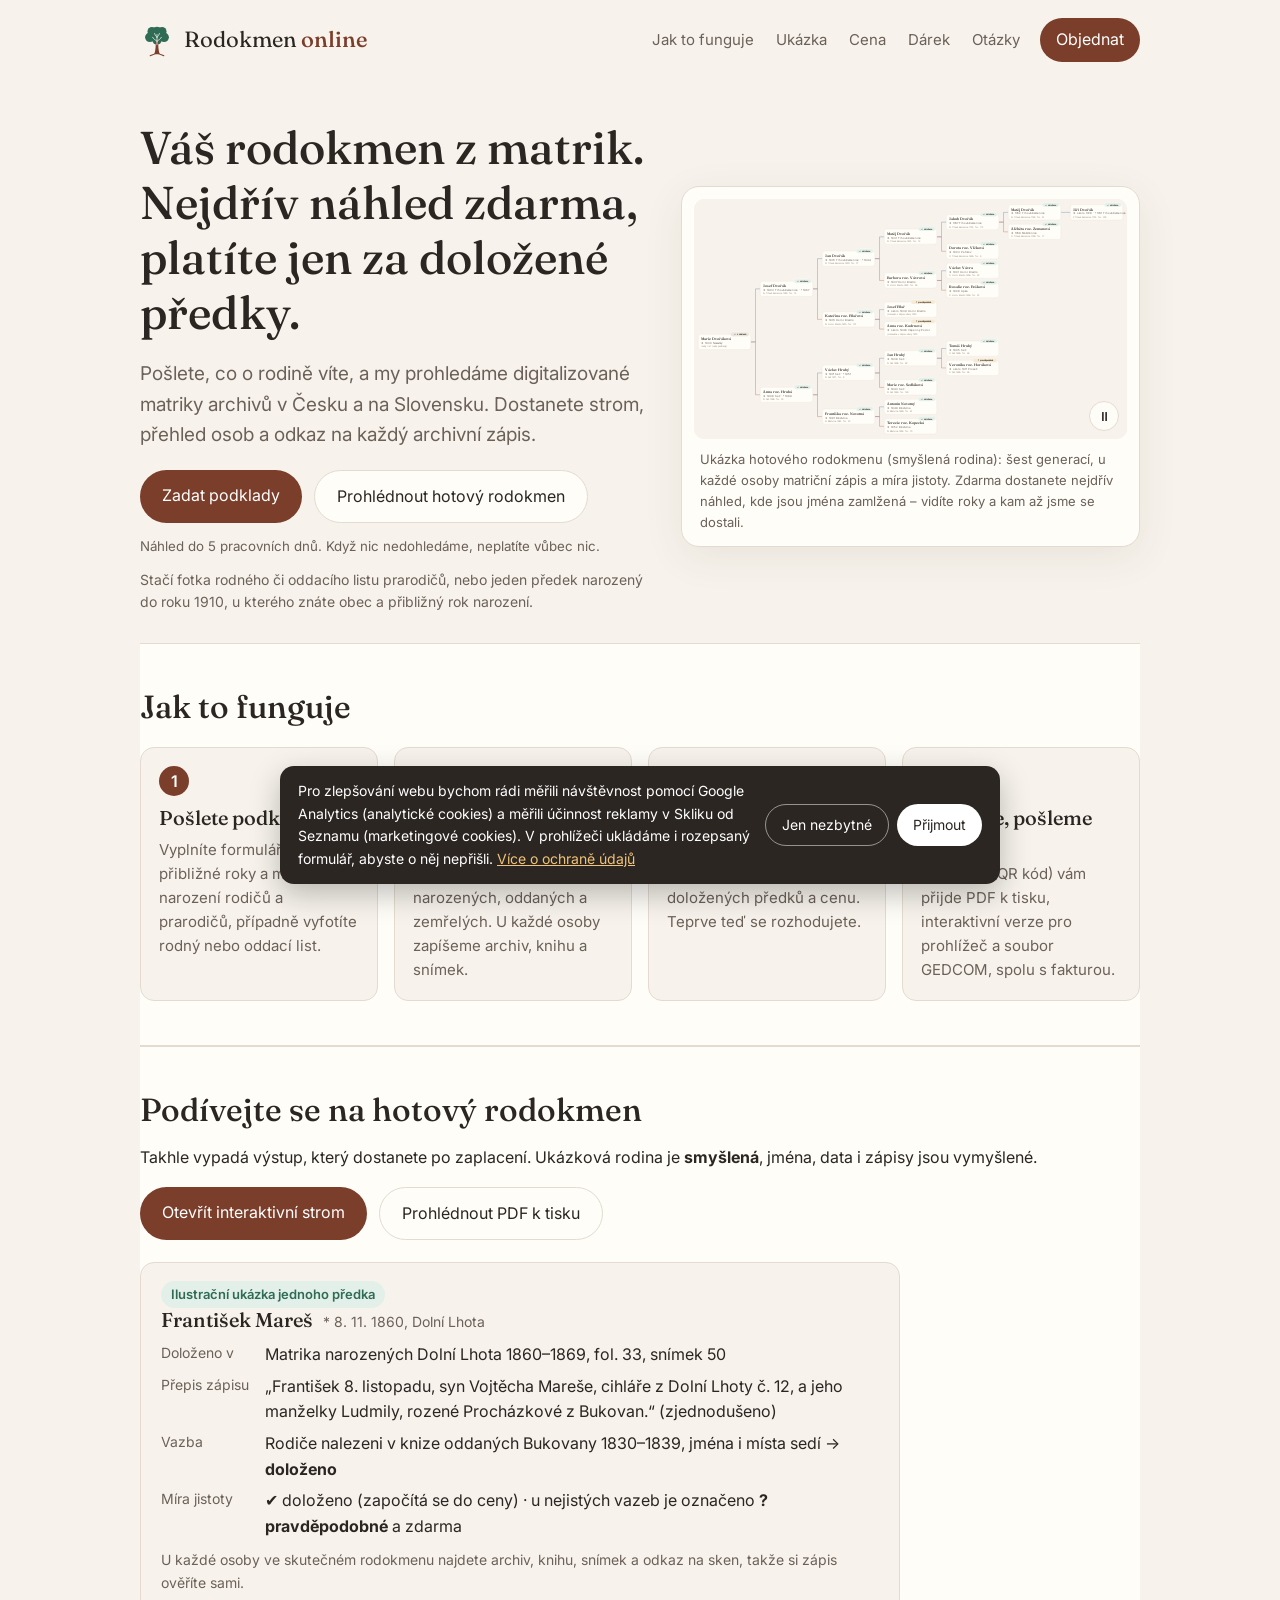
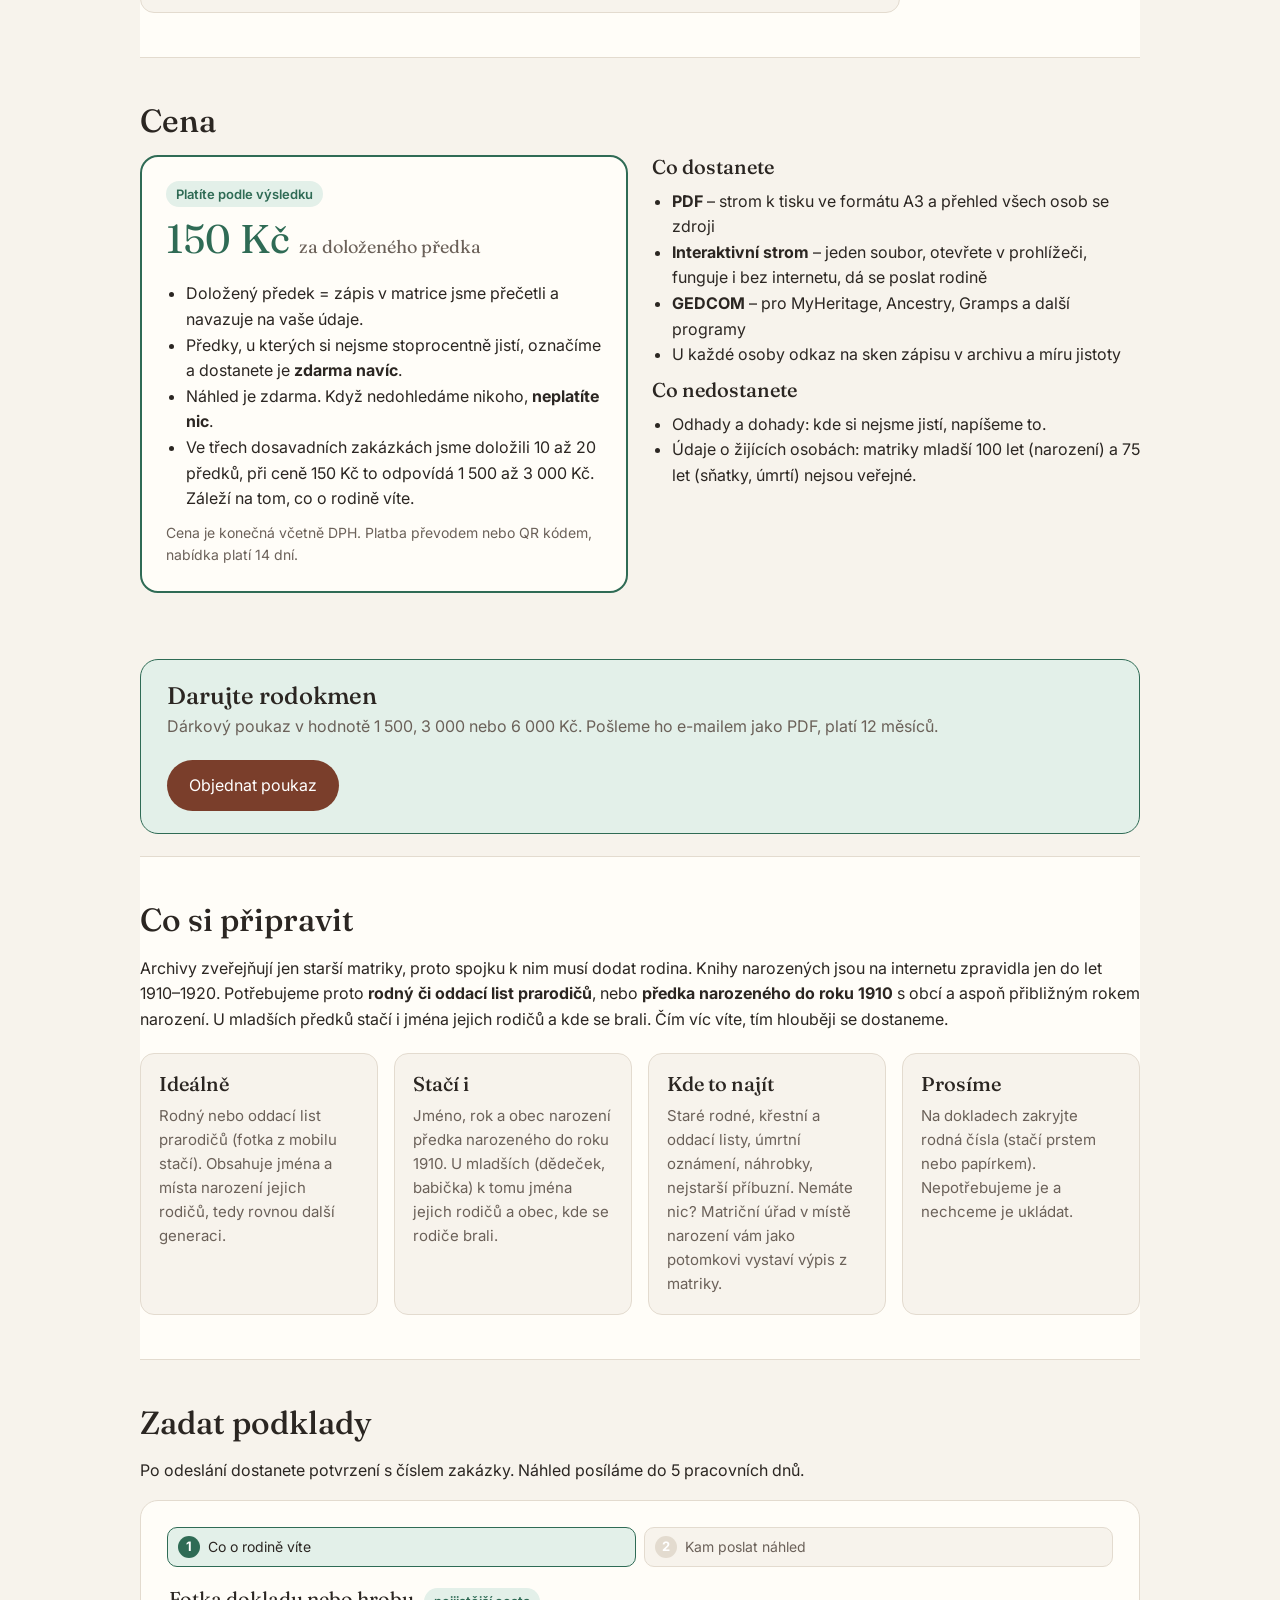
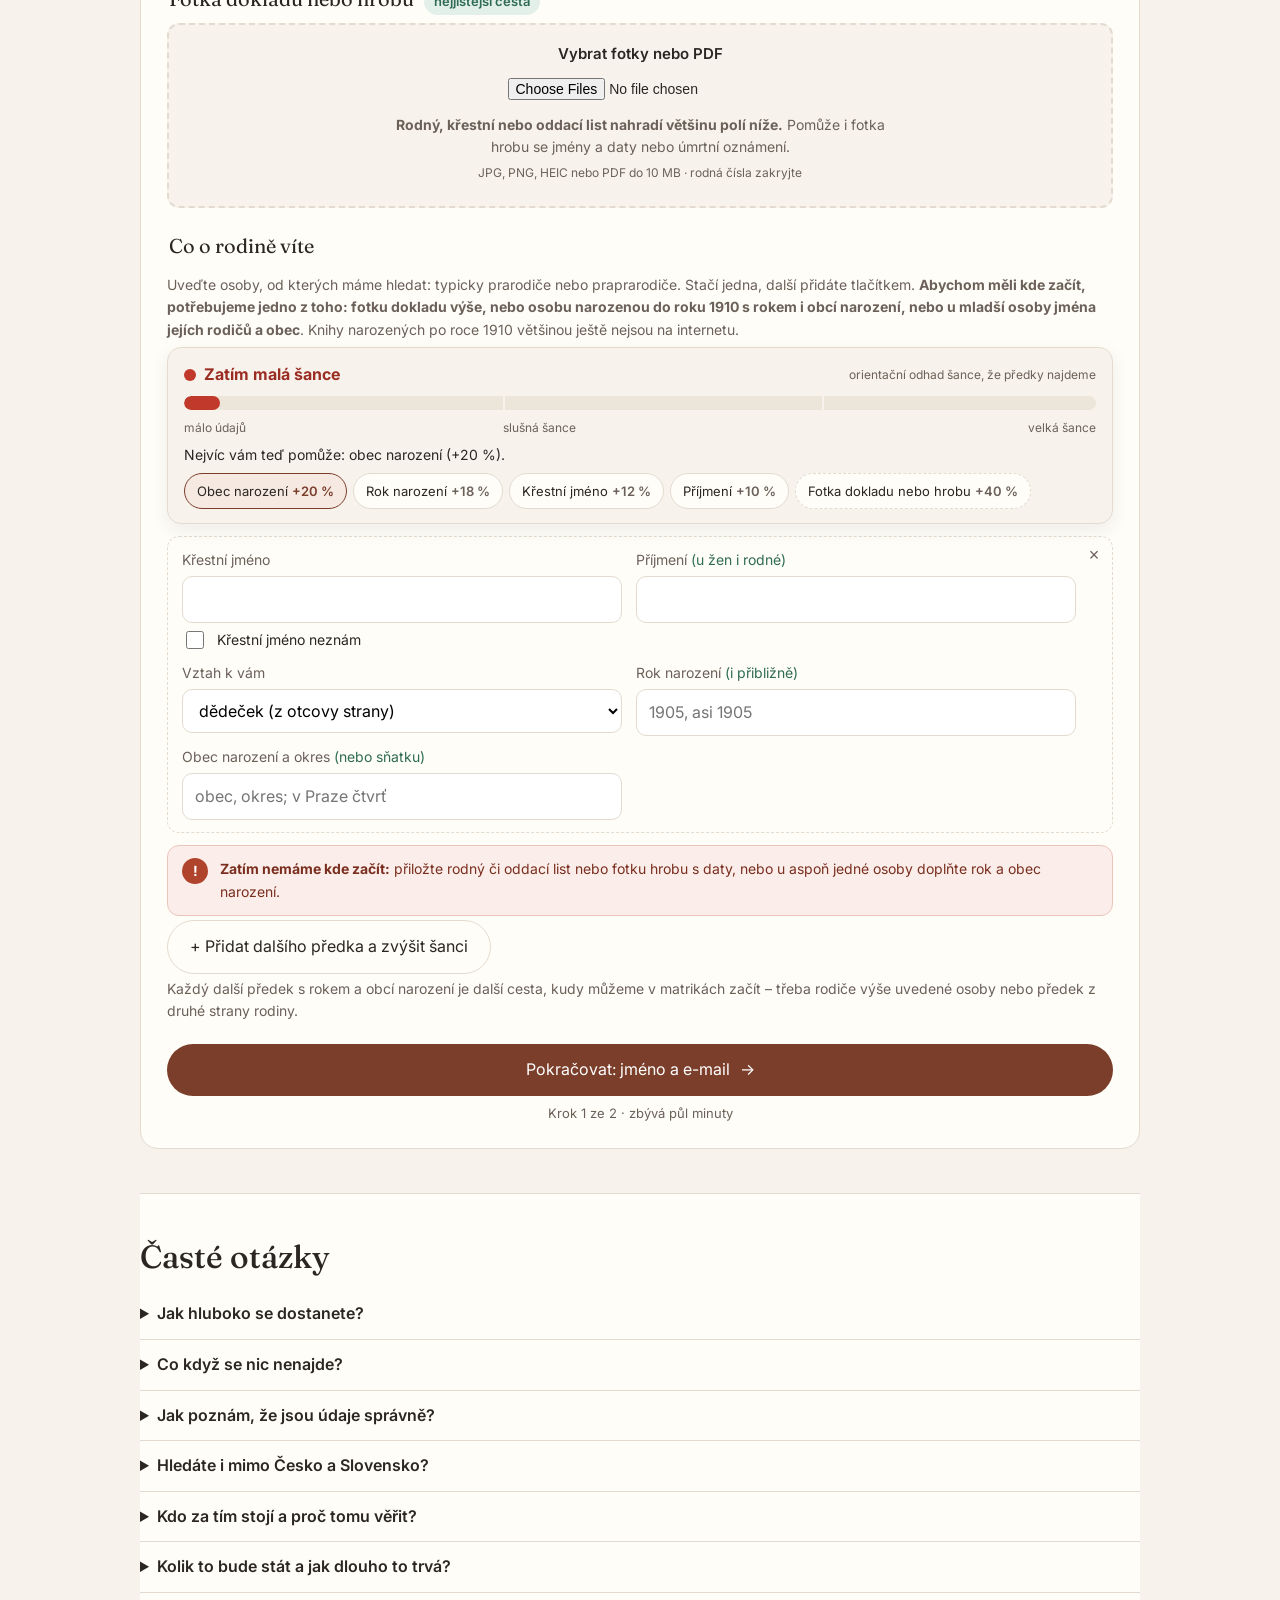
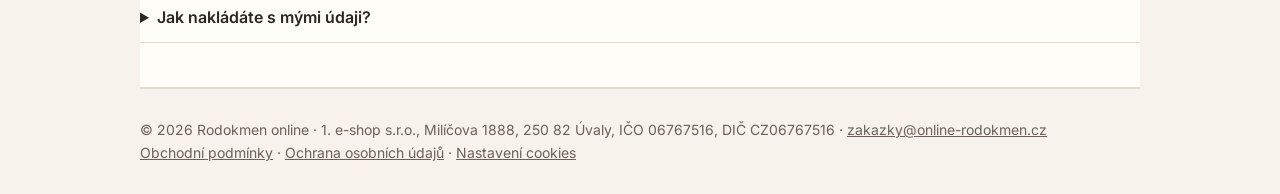
==== commit d245b2be: "Mobil: sekce dokladu nepřetéká (fieldset min-width:0), kratší nápověda k dokladu Co-Authored-By: Cla" ====
--- a/index.html
+++ b/index.html
@@ -7,7 +7,7 @@
 <meta name="description" content="Pošlete, co o své rodině víte, a my dohledáme vaše předky v digitalizovaných matrikách archivů ČR a SR. Nejdřív náhled zdarma, platíte jen za doložené předky.">
 <link rel="preconnect" href="https://fonts.googleapis.com">
 <link href="https://fonts.googleapis.com/css2?family=Fraunces:opsz,wght@9..144,500&family=Inter:wght@400;600&display=swap" rel="stylesheet">
-<link rel="stylesheet" href="styl.css?v=20261121g">
+<link rel="stylesheet" href="styl.css?v=20261121i">
 <link rel="icon" href="/favicon.svg" type="image/svg+xml">
 <link rel="icon" href="/favicon-32.png" sizes="32x32" type="image/png">
 <link rel="apple-touch-icon" href="/apple-touch-icon.png">
@@ -134,11 +134,12 @@
     <ol class="postup" id="postup" aria-label="Postup vyplnění"><li class="akt" data-k="1"><b>1</b> Co o rodině víte</li><li data-k="2"><b>2</b> Kam poslat náhled</li></ol>
     <div class="krok" id="krok1" data-krok="1">
     <fieldset>
-      <legend>Fotka dokladu nebo hrobu – nejjistější cesta</legend>
+      <legend>Fotka dokladu nebo hrobu <span class="tag">nejjistější cesta</span></legend>
       <div class="files">
         <label class="vyber" for="fotky">Vybrat fotky nebo PDF</label>
         <input type="file" id="fotky" accept="image/*,.pdf,application/pdf" multiple>
-        <p class="hint"><b>Jeden rodný, křestní nebo oddací list prarodičů nahradí většinu polí níže</b> – jsou na něm rodiče i jejich původ. <b>Pomůže i fotka hrobu, na které jsou čitelná jména a data narození</b>, nebo úmrtní oznámení (JPG, PNG, HEIC, PDF; celkem do 10 MB). Fotky před odesláním automaticky zmenšíme. Rodná čísla prosím zakryjte.</p>
+        <p class="hint"><b>Rodný, křestní nebo oddací list nahradí většinu polí níže.</b> Pomůže i fotka hrobu se jmény a daty nebo úmrtní oznámení.</p>
+        <p class="hint mini">JPG, PNG, HEIC nebo PDF do 10&nbsp;MB · rodná&nbsp;čísla&nbsp;zakryjte</p>
         <div id="seznamFotek"></div>
       </div>
     </fieldset>
@@ -273,7 +274,8 @@
  return s;}
 function maStart(os,doklad){return doklad||os.some(o=>{const r=rokZ(o.rok);if(ciziOsoba(o))return false;return(r.rok&&r.rok<=HRANICE&&o.misto)||(r.rok>HRANICE&&r.rok<=HRANICE_RODICE&&o.otec&&o.matka&&(o.misto||o.snatek));});}
 function skore(os,doklad){if(!os.length)return doklad?40:0;const b=os.map(bodyOsoby),nej=Math.max(...b),ni=b.indexOf(nej);
- const dalsi=Math.min(20,os.reduce((a,o,i)=>a+(i===ni?0:maStart([o],false)?10:o.prijmeni?4:0),0));
+ // každý další předek přidává průběžně s každým vyplněným polem: čtvrtina jeho bodů, max. 15 (bez roku a obce max. 8), celkem max. 25
+ const dalsi=Math.min(25,os.reduce((a,o,i)=>a+(i===ni?0:Math.min(maStart([o],false)?15:8,Math.round(b[i]/4))),0));
  let s=nej+dalsi+(doklad?40:0);if(!maStart(os,doklad))s=Math.min(s,30);return Math.min(95,s);}
 function sance(){const box=document.getElementById('sance');if(!box)return;const os=sanceData(),doklad=soubory.length>0,ted=skore(os,doklad);
  const bi=os.length?os.map(bodyOsoby).reduce((a,v,i,arr)=>v>arr[a]?i:a,0):-1,o=os[bi];
@@ -417,6 +419,6 @@
 })();
 </script>
 <a class="sticky" id="sticky" href="#objednat" data-ev="cta-sticky" hidden>Zadat podklady zdarma</a>
-<script src="mereni.js?v=20261121g" defer></script>
+<script src="mereni.js?v=20261121i" defer></script>
 </body>
 </html>
--- a/styl.css
+++ b/styl.css
@@ -52,7 +52,7 @@
 .faq summary{cursor:pointer;font-weight:600}
 .faq p{color:var(--muted);margin:8px 0 0}
 form{background:var(--card);border:1px solid var(--line);border-radius:18px;padding:26px;margin-top:16px}
-fieldset{border:none;padding:0;margin:0 0 22px}
+fieldset{border:none;padding:0;margin:0 0 22px;min-width:0}
 legend{font-family:Fraunces,Georgia,serif;font-size:20px;margin-bottom:8px}
 label{display:block;font-size:14px;color:var(--muted);margin:10px 0 4px}
 input[type=text],input[type=email],input[type=tel],textarea,select{width:100%;padding:10px 12px;border:1px solid var(--line);border-radius:10px;font:inherit;background:#fff}
@@ -185,3 +185,6 @@
 .sance-co button:hover{border-color:var(--acc)}
 @media(max-width:560px){.sance-hl .pozn{margin-left:0;flex-basis:100%}.sance-osa{font-size:11px}}
 @media(prefers-reduced-motion:reduce){.sance-pruh i,.sance-hl .tecka{transition:none}}
+.files .hint{margin:8px auto 0;max-width:36em}
+.files .hint.mini{font-size:12px;margin-top:4px}
+legend .tag{font-family:Inter,system-ui,sans-serif;vertical-align:middle;margin-left:6px}
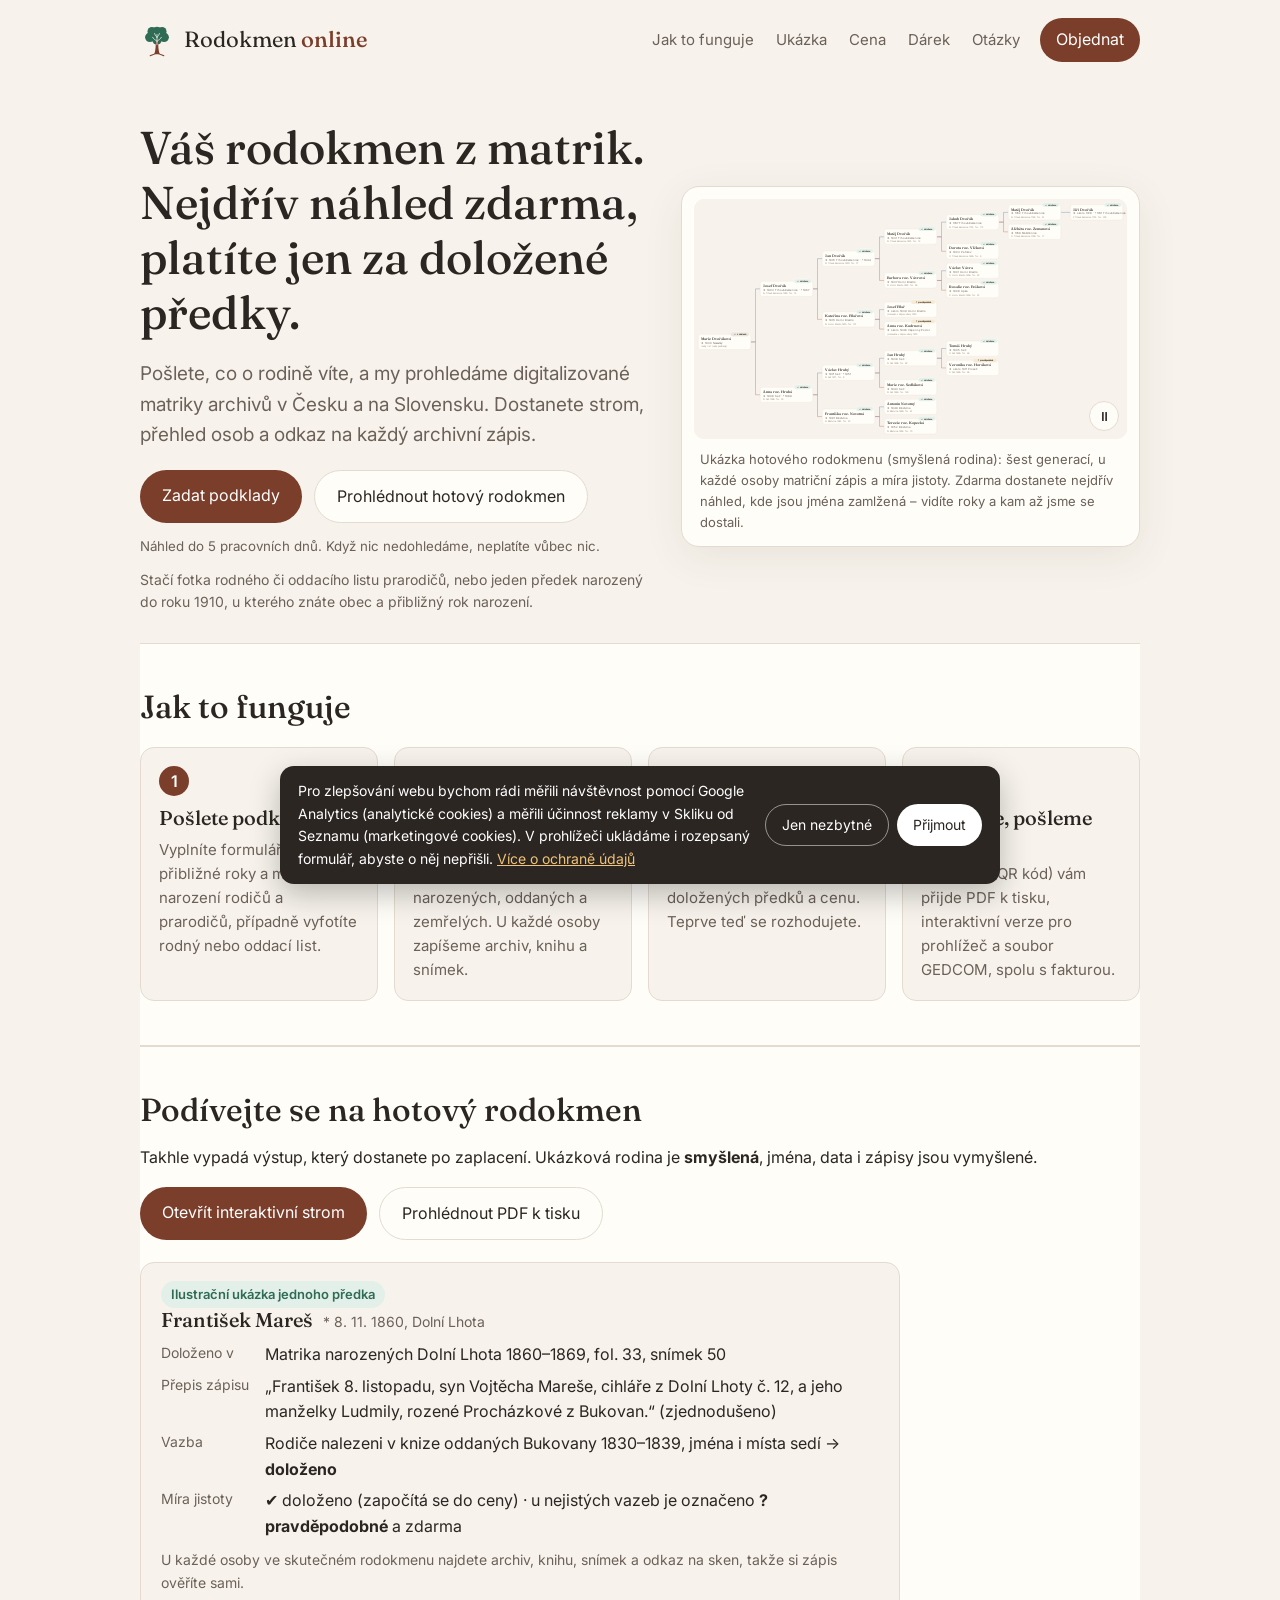
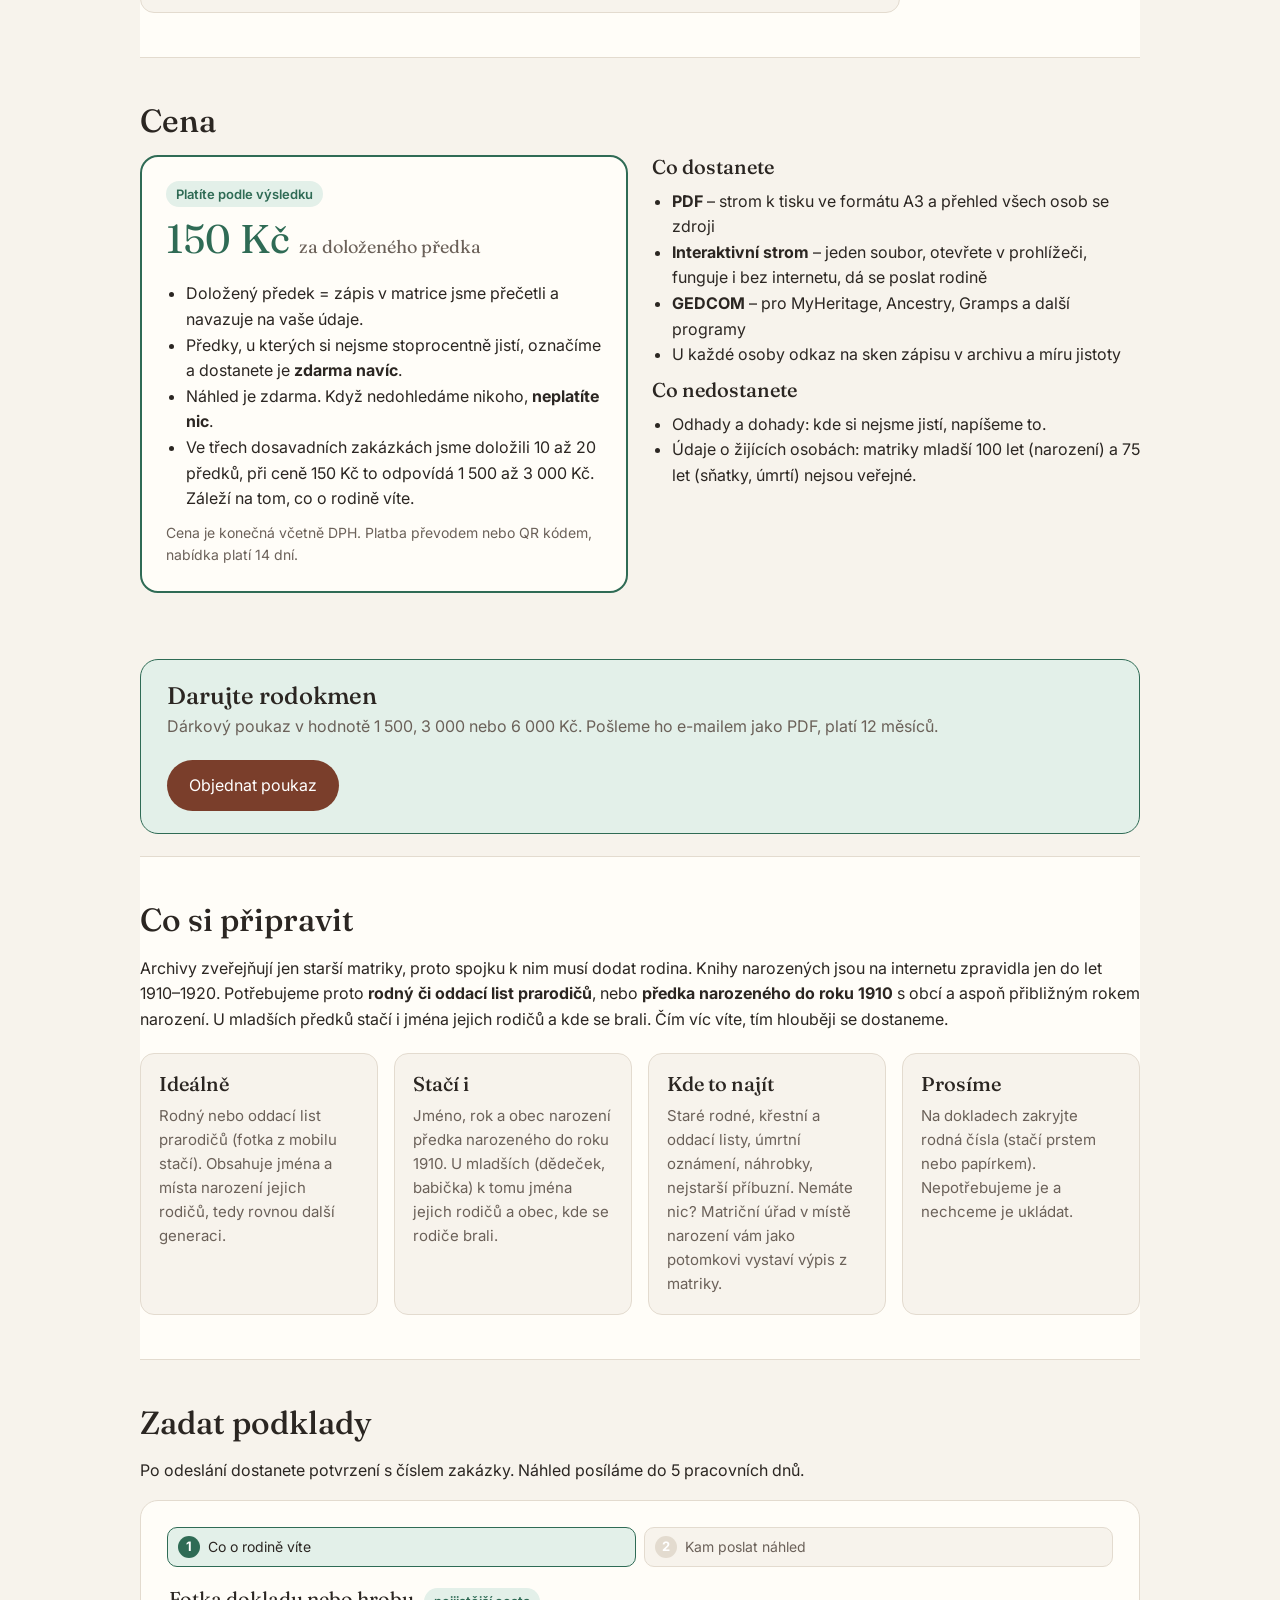
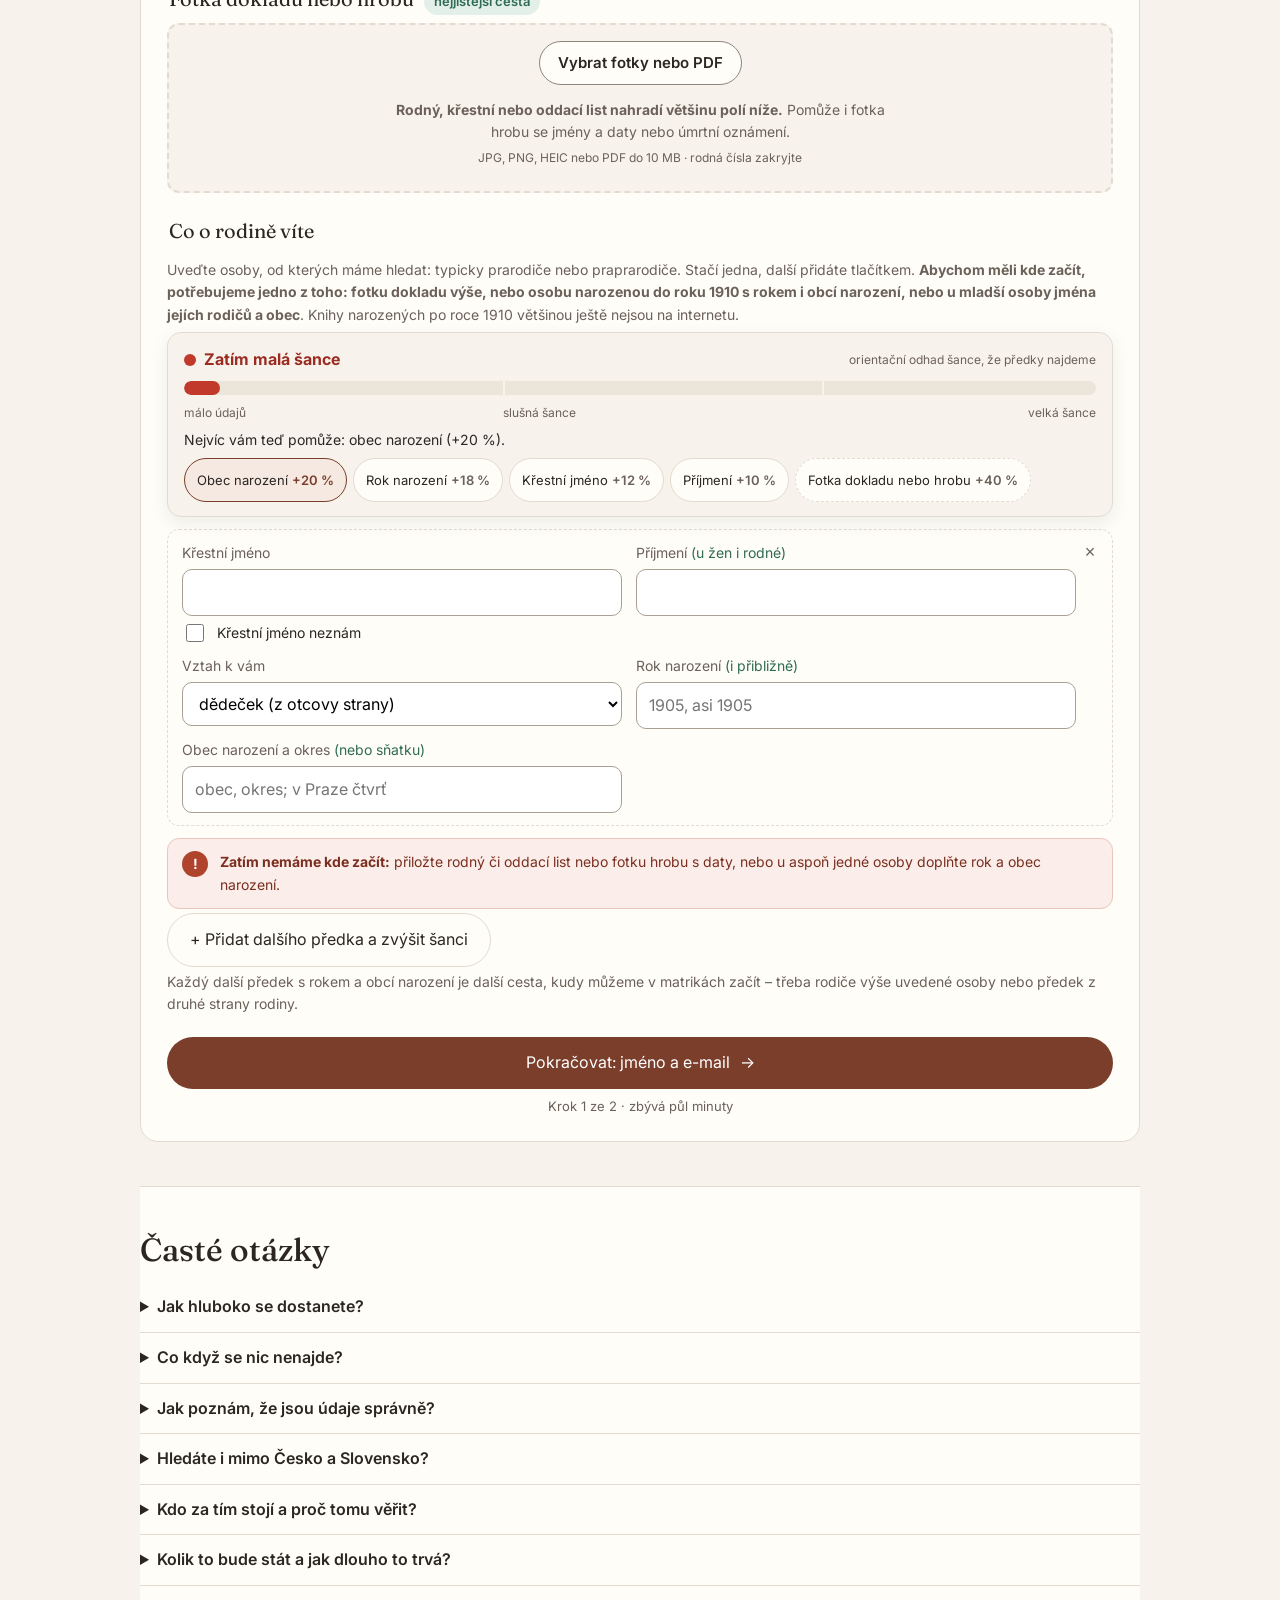
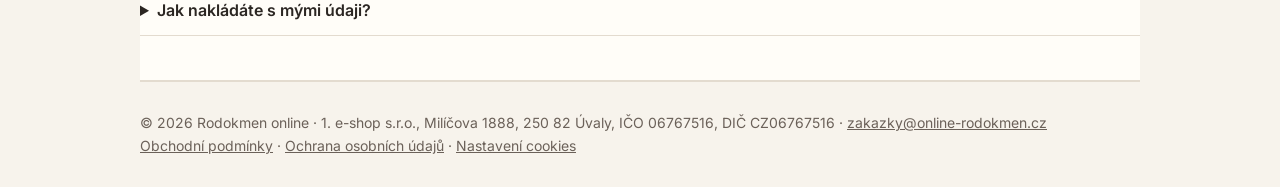
==== commit 42f90916: "QA opravy formuláře a webu (flow, fuzzing, přístupnost, výkon, SEO) - iOS < 16.4: regex bez lookbehi" ====
--- a/index.html
+++ b/index.html
@@ -2,12 +2,14 @@
 <html lang="cs">
 <head>
 <meta charset="utf-8">
+<link rel="canonical" href="https://online-rodokmen.cz/">
 <meta name="viewport" content="width=device-width,initial-scale=1">
 <title>Rodokmen online – sestavíme váš rodokmen z matrik. Nedohledáme-li nic, neplatíte.</title>
 <meta name="description" content="Pošlete, co o své rodině víte, a my dohledáme vaše předky v digitalizovaných matrikách archivů ČR a SR. Nejdřív náhled zdarma, platíte jen za doložené předky.">
 <link rel="preconnect" href="https://fonts.googleapis.com">
+<link rel="preconnect" href="https://fonts.gstatic.com" crossorigin>
 <link href="https://fonts.googleapis.com/css2?family=Fraunces:opsz,wght@9..144,500&family=Inter:wght@400;600&display=swap" rel="stylesheet">
-<link rel="stylesheet" href="styl.css?v=20261121i">
+<link rel="stylesheet" href="styl.css?v=20261121j">
 <link rel="icon" href="/favicon.svg" type="image/svg+xml">
 <link rel="icon" href="/favicon-32.png" sizes="32x32" type="image/png">
 <link rel="apple-touch-icon" href="/apple-touch-icon.png">
@@ -148,7 +150,7 @@
       <p class="hint">Uveďte osoby, od kterých máme hledat: typicky prarodiče nebo praprarodiče. Stačí jedna, další přidáte tlačítkem. <b>Abychom měli kde začít, potřebujeme jedno z toho: fotku dokladu výše, nebo osobu narozenou do roku 1910 s rokem i obcí narození, nebo u mladší osoby jména jejích rodičů a obec</b>. Knihy narozených po roce 1910 většinou ještě nejsou na internetu.</p>
       <div class="sance" id="sance" data-zona="red">
         <div class="sance-hl"><span class="tecka" aria-hidden="true"></span><b id="sanceZona">Zatím malá šance</b><span class="pozn">orientační odhad šance, že předky najdeme</span></div>
-        <div class="sance-pruh" role="meter" aria-labelledby="sanceZona" aria-valuemin="0" aria-valuemax="100" aria-valuenow="0" id="sancePruh"><i class="ted"></i></div>
+        <div class="sance-pruh" role="meter" aria-label="Odhad šance, že předky najdeme" aria-valuemin="0" aria-valuemax="100" aria-valuenow="0" id="sancePruh"><i class="ted"></i></div>
         <div class="sance-osa" aria-hidden="true"><span>málo údajů</span><span>slušná šance</span><span>velká šance</span></div>
         <p class="sance-tip" id="sanceTip" aria-live="polite"></p>
         <ul class="sance-co" id="sanceCo" aria-label="Co vám přidá nejvíc"></ul>
@@ -184,7 +186,7 @@
     </fieldset>
     <button class="btn" type="submit" id="odeslat">Získat náhled rodokmenu zdarma</button>
     <p class="mikro">Zdarma · náhled do 5 pracovních dnů · platíte jen za doložené předky</p>
-    <div class="stav" id="stav"></div>
+    <div class="stav" id="stav" role="alert"></div>
     </div>
   </form>
 </section>
@@ -226,7 +228,7 @@
 <button type="button" class="rm" title="Odebrat osobu" aria-label="Odebrat osobu">×</button>`;
  if(data){for(const el of d.querySelectorAll('[data-pole]')){if(data[el.dataset.pole]!=null){if(el.type==='checkbox')el.checked=!!data[el.dataset.pole];else el.value=data[el.dataset.pole];}}}
  d.querySelectorAll('.chipsw select').forEach(chipify);
- d.querySelector('.rm').onclick=()=>{d.remove();uloz();start();};document.getElementById('osoby').appendChild(d);}
+ d.querySelector('.rm').onclick=()=>{d.remove();if(!document.querySelector('#osoby .osoba'))pridej(VZTAHY[0]);uloz();start();document.getElementById('pridat').focus();};document.getElementById('osoby').appendChild(d);}
 // Předdefinované volby jako klikací čipy; skrytý <select> drží hodnotu pro odeslání i uložený koncept.
 function chipify(sel){const w=document.createElement('div');w.className='chips';w.setAttribute('role','radiogroup');w.setAttribute('aria-labelledby',sel.getAttribute('aria-labelledby'));
  [...sel.options].filter(o=>o.value).forEach(o=>{const b=document.createElement('button');b.type='button';b.className='chip';b.textContent=o.text;b.dataset.v=o.value;b.setAttribute('role','radio');
@@ -240,7 +242,7 @@
 // Máme kde začít? (a) přiložený doklad, (b) osoba narozená do roku 1910 s rokem i obcí,
 // (c) osoba narozená 1911–1930 se jmény obou rodičů a obcí (narození nebo sňatku rodičů) – hledá se přes sňatek rodičů.
 function start(){const box=document.getElementById('start');if(!box)return;let kotva=false,pres=false,mladi=0;
- for(const d of document.querySelectorAll('#osoby .osoba')){const v=p=>d.querySelector(`[data-pole=${p}]`).value.trim();const r=rokZ(v('rok')),m=v('misto'),rod=d.querySelector('.rodice');let ch=d.querySelector('.chyba');
+ for(const d of document.querySelectorAll('#osoby .osoba')){const v=p=>d.querySelector(`[data-pole=${p}]`).value.trim();const r=rokZ(v('rok')),m=v('misto'),rod=d.querySelector('.rodice');let ch=d.querySelector(':scope > .chyba:not(.inl):not(.chyba2)');
   const mlada=!!(r.rok&&r.rok>HRANICE);rod.hidden=!(mlada&&r.rok<=HRANICE_RODICE)&&!v('otec')&&!v('matka')&&!v('snatek');
   let txt='';if(r.chyba)txt='Rok nepoznáme – napište letopočet čtyřmi číslicemi, klidně přibližně (např. „asi 1905“).';
   else if(r.rok&&r.rok>HRANICE_RODICE)txt=`Narození po roce ${HRANICE_RODICE} je na hledání v matrikách příliš mladé. Přidejte prosím rodiče této osoby jako další osoby (jméno, rok a obec narození), nebo přiložte její rodný či oddací list.`;
@@ -251,11 +253,12 @@
   else if(r.rok&&r.rok<=HRANICE&&m)kotva=true;
   else if(mlada&&r.rok<=HRANICE_RODICE&&v('otec')&&v('matka')&&(m||v('snatek')))pres=true;
   else if(mlada)mladi++;}
- const doklad=soubory.length>0;box.classList.remove('ok','ne');const ik=box.querySelector('.ik'),tx=box.querySelector('.tx');
- if(doklad){box.classList.add('ok');ik.textContent='✓';tx.innerHTML='<b>Máme kde začít</b> – vyjdeme z přiloženého dokladu. Pokud znáte roky a obce, doplňte je i tak.';}
- else if(kotva){box.classList.add('ok');ik.textContent='✓';tx.innerHTML='<b>Máme kde začít.</b> Čím víc osob, roků a obcí doplníte, tím hlouběji se dostaneme.';}
- else if(pres){box.classList.add('ok');ik.textContent='✓';tx.innerHTML='<b>Zkusíme začít přes sňatek rodičů.</b> Jistější je přiložit rodný či oddací list, nebo přidat předka narozeného do roku 1910.';}
- else{box.classList.add('ne');ik.textContent='!';tx.innerHTML=mladi?`<b>Zatím nemáme kde začít:</b> knihy narozených po roce ${HRANICE} většinou nejsou na internetu. Doplňte u osoby jména obou rodičů a obec, přidejte předka narozeného do roku ${HRANICE}, nebo přiložte rodný či oddací list.`:`<b>Zatím nemáme kde začít:</b> přiložte rodný či oddací list nebo fotku hrobu s daty, nebo u aspoň jedné osoby doplňte rok a obec narození.`;}
+ const doklad=soubory.length>0;box.classList.remove('ok','ne');const ik=box.querySelector('.ik'),tx=box.querySelector('.tx');const setT=h=>{if(tx.dataset.h!==h){tx.dataset.h=h;tx.innerHTML=h;}};
+ if(doklad){box.classList.add('ok');ik.textContent='✓';setT('<b>Máme kde začít</b> – vyjdeme z přiloženého dokladu. Pokud znáte roky a obce, doplňte je i tak.');}
+ else if(kotva){box.classList.add('ok');ik.textContent='✓';setT('<b>Máme kde začít.</b> Čím víc osob, roků a obcí doplníte, tím hlouběji se dostaneme.');}
+ else if(pres){box.classList.add('ok');ik.textContent='✓';setT('<b>Zkusíme začít přes sňatek rodičů.</b> Jistější je přiložit rodný či oddací list, nebo přidat předka narozeného do roku 1910.');}
+ else if(sanceData().some(ciziOsoba)){box.classList.add('ne');ik.textContent='!';setT('<b>Zatím nemáme kde začít:</b> archivy mimo Česko a Slovensko neprohledáváme. Přidejte předka, který žil u nás, nebo přiložte doklad.');}
+ else{box.classList.add('ne');ik.textContent='!';setT(mladi?`<b>Zatím nemáme kde začít:</b> knihy narozených po roce ${HRANICE} většinou nejsou na internetu. Doplňte u osoby jména obou rodičů a obec, přidejte předka narozeného do roku ${HRANICE}, nebo přiložte rodný či oddací list.`:`<b>Zatím nemáme kde začít:</b> přiložte rodný či oddací list nebo fotku hrobu s daty, nebo u aspoň jedné osoby doplňte rok a obec narození.`);}
  const ok=kotva||pres||doklad;sance();return ok;}
 // Ukazatel šance: orientační body za vyplněné údaje (stejná pravidla jako „Máme kde začít?“).
 // Bez místa, kde začít, zůstává v červené; strop 95, nikdy neslibujeme jistotu.
@@ -263,7 +266,7 @@
 const SANCE_ZONY={red:['Zatím malá šance'],yellow:['Slušná šance – ještě něco přidejte'],green:['Velká šance, že předky najdeme']};
 const ROK_ASI=/asi|kolem|okolo|cca|\?|~|př/i;
 function sanceData(){return[...document.querySelectorAll('#osoby .osoba')].map(d=>{const o={el:d};d.querySelectorAll('[data-pole]').forEach(e=>o[e.dataset.pole]=e.type==='checkbox'?e.checked:e.value.trim());return o;});}
-const CIZINA=/(?<!\p{L})(rusko|ukrajina|polsko|německo|nemecko|rakousko|maďarsko|madarsko|rumunsko|bulharsko|srbsko|chorvatsko|jugoslávie|jugoslavie|itálie|italie|francie|anglie|británie|britanie|bělorusko|belorusko|litva|lotyšsko|volyň|volyn|usa|amerika|kanada|argentina|brazílie|brazilie|austrálie|australie)(?!\p{L})/iu;
+const CIZINA=/(?:^|[^\p{L}])(rusko|ukrajina|polsko|německo|nemecko|maďarsko|madarsko|rumunsko|bulharsko|srbsko|chorvatsko|jugoslávie|jugoslavie|itálie|italie|francie|anglie|británie|britanie|bělorusko|belorusko|litva|lotyšsko|volyň|volyn|usa|kanada|argentina|brazílie|brazilie|austrálie|australie)(?!\p{L})/iu;
 const PRAHA_HOLA=/^praha\.?$/i;
 function ciziOsoba(o){return CIZINA.test(o.misto||'')||CIZINA.test(o.snatek||'');}
 function bodyOsoby(o){const r=rokZ(o.rok),mlada=!!(r.rok&&r.rok>HRANICE);let s=0;if(ciziOsoba(o))return 0;
@@ -290,7 +293,7 @@
  navrhy.sort((a,b)=>b.z-a.z);
  const nej=navrhy[0];let zona=ted<35?'red':ted<70?'yellow':'green';
  box.dataset.zona=zona;document.getElementById('sanceZona').textContent=SANCE_ZONY[zona][0];
- const pr=document.getElementById('sancePruh');pr.setAttribute('aria-valuenow',ted);pr.setAttribute('aria-valuetext',SANCE_ZONY[zona][0]);
+ const pr=document.getElementById('sancePruh');pr.setAttribute('aria-valuenow',ted);pr.setAttribute('aria-valuetext',ted+' % – '+SANCE_ZONY[zona][0]);
  pr.querySelector('.ted').style.width=Math.max(4,ted)+'%';
  document.getElementById('sanceOdhad').value=ted;
  const kdo=os.length>1&&o?(' u osoby '+[o.jmeno,o.prijmeni].filter(Boolean).join(' ')).trimEnd():'';
@@ -303,7 +306,7 @@
   :'Abychom měli kde začít, doplňte rok a obec narození, nebo přiložte rodný či oddací list nebo fotku hrobu s daty.';}
  else if(!doklad)tip='Výborně, máte vyplněno vše podstatné. Fotka rodného či oddacího listu nebo hrobu s daty by šanci ještě zvýšila.';
  else tip='Máme vše, co potřebujeme. Děkujeme!';
- document.getElementById('sanceTip').textContent=tip;
+ const tipEl=document.getElementById('sanceTip');if(tipEl.textContent!==tip)tipEl.textContent=tip;
  const ul=document.getElementById('sanceCo'),podpis=JSON.stringify([bi,doklad,ted,navrhy.slice(0,4)]);
  if(ul.dataset.podpis!==podpis){ul.dataset.podpis=podpis;ul.innerHTML='';
  navrhy.slice(0,4).forEach((p,i)=>{const li=document.createElement('li'),b=document.createElement('button');b.type='button';if(!i)b.className='top';
@@ -335,26 +338,29 @@
 
 // Fotky: zmenšit v prohlížeči, aby se vešly do limitu 10 MB
 const MAX_PX=1800,MAX_MB=10;
-document.getElementById('fotky').addEventListener('change',async e=>{const s=document.getElementById('seznamFotek');s.textContent='Zpracovávám fotky…';soubory=[];
+document.getElementById('fotky').addEventListener('change',async e=>{const s=document.getElementById('seznamFotek');s.textContent='Zpracovávám fotky…';
  const odmitnute=[];
  for(const f of e.target.files){const obr=f.type.startsWith('image/')||/\.(jpe?g|png|gif|webp|heic|heif|bmp|tiff?)$/i.test(f.name),pdf=f.type==='application/pdf'||/\.pdf$/i.test(f.name);
   if(!f.size){odmitnute.push(`${f.name} – soubor je prázdný`);continue;}if(!obr&&!pdf){odmitnute.push(`${f.name} – přijímáme jen fotky a PDF`);continue;}
   try{soubory.push(obr&&/^image\/(jpe?g|png|webp|gif|bmp)$/.test(f.type)?await zmensi(f):f);}catch(err){soubory.push(f);}}
  const mb=soubory.reduce((a,f)=>a+f.size,0)/1048576;
- s.innerHTML=soubory.map(f=>`• ${f.name} (${(f.size/1024).toFixed(0)} kB)`).join('<br>')+(soubory.length?`<br><b>Celkem ${mb.toFixed(1)} MB</b>`:'Žádný použitelný soubor.')+(mb>MAX_MB?' – <span style="color:#b00">to je nad limit 10 MB, uberte prosím fotky nebo je pošlete e-mailem po odeslání.</span>':'')+odmitnute.map(t=>`<br><span style="color:#8a5a12">Vynecháno: ${t}</span>`).join('');
- if(!soubory.length)e.target.value='';start();});
+ const esc=t=>String(t).replace(/[&<>"]/g,c=>({'&':'&amp;','<':'&lt;','>':'&gt;','"':'&quot;'})[c]);
+ s.innerHTML=soubory.map(f=>`• ${esc(f.name)} (${(f.size/1024).toFixed(0)} kB)`).join('<br>')+(soubory.length?`<br><b>Celkem ${mb.toFixed(1)} MB</b>`:'Žádný použitelný soubor.')+(mb>MAX_MB?' – <span style="color:#b00">to je nad limit 10 MB, uberte prosím fotky nebo je pošlete e-mailem po odeslání.</span>':'')+odmitnute.map(t=>`<br><span style="color:#8a5a12">Vynecháno: ${esc(t)}</span>`).join('');
+ e.target.value='';if(soubory.length)s.insertAdjacentHTML('beforeend','<br><button type="button" class="zrus-fotky">Odebrat přílohy</button>');start();});
+document.getElementById('seznamFotek').addEventListener('click',e=>{if(e.target.classList.contains('zrus-fotky')){soubory=[];document.getElementById('seznamFotek').textContent='';start();}});
 function zmensi(f){return new Promise((ok,ko)=>{const img=new Image();img.onload=()=>{const k=Math.min(1,MAX_PX/Math.max(img.width,img.height));const c=document.createElement('canvas');c.width=img.width*k;c.height=img.height*k;c.getContext('2d').drawImage(img,0,0,c.width,c.height);c.toBlob(b=>ok(new File([b],f.name.replace(/\.\w+$/,'')+'.jpg',{type:'image/jpeg'})),'image/jpeg',0.82);};img.onerror=ko;img.src=URL.createObjectURL(f);});}
 // ---- Dva kroky: 1) co o rodině víte, 2) kam poslat náhled ----
 const K1=document.getElementById('krok1'),K2=document.getElementById('krok2');
 function udal(n,d){document.dispatchEvent(new CustomEvent(n,{detail:d||{}}));}
-function jdi(k){K1.hidden=k!==1;K2.hidden=k!==2;document.querySelectorAll('#postup li').forEach(li=>li.classList.toggle('akt',+li.dataset.k===k));
+function jdi(k,bezHistorie){if(k===2&&!bezHistorie&&K2.hidden)try{history.pushState({krok:2},'')}catch(e){}
+ K1.hidden=k!==1;K2.hidden=k!==2;document.querySelectorAll('#postup li').forEach(li=>li.classList.toggle('akt',+li.dataset.k===k));
  document.getElementById('objednat').scrollIntoView({behavior:'smooth',block:'start'});udal('formular:krok',{n:k});if(k===2)setTimeout(()=>F.jmeno.focus({preventScroll:true}),350);}
 function chybaOsoby(d,el,msg,pole){let c=d.querySelector('.chyba2');if(!c){c=document.createElement('p');c.className='chyba chyba2';c.setAttribute('role','alert');d.appendChild(c);}
  c.textContent=msg;const smaz=()=>{c.remove();};d.addEventListener('input',smaz,{once:true});d.addEventListener('change',smaz,{once:true});
  el.scrollIntoView({behavior:'smooth',block:'center'});el.focus({preventScroll:true});udal('formular:chyba',{krok:1,pole});return false;}
 // Co výzkum nutně potřebuje u první osoby: příjmení, křestní jméno (nebo „neznám“), rok a obec s okresem; s dokladem stačí jméno.
-function krok1ok(){for(const el of K1.querySelectorAll('input,select,textarea'))el.setCustomValidity&&el.setCustomValidity('');
- for(const el of K1.querySelectorAll('input[required]')){if(!el.checkValidity()){el.reportValidity();return false;}}
+function krok1ok(){document.querySelectorAll('#osoby .osoba').forEach((d,i)=>{if(i>0&&[...d.querySelectorAll('input[type=text]')].every(x=>!x.value.trim()))d.remove();});
+ for(const el of K1.querySelectorAll('input,select,textarea'))el.setCustomValidity&&el.setCustomValidity('');
  const osoby=[...document.querySelectorAll('#osoby .osoba')];if(!osoby.length)return false;
  const doklad=soubory.length>0;
  for(const [i,d] of osoby.entries()){const g=p=>d.querySelector(`[data-pole=${p}]`);
@@ -366,27 +372,29 @@
    if(g('misto').value.trim().length<2)return chybaOsoby(d,g('misto'),'Doplňte obec narození (nebo sňatku) a okres – bez obce nevíme, kterou matriku otevřít.','osoba_misto');}}
  if(!start()){const b=document.getElementById('start');b.scrollIntoView({behavior:'smooth',block:'center'});b.animate([{transform:'scale(1)'},{transform:'scale(1.03)'},{transform:'scale(1)'}],{duration:400});udal('formular:chyba',{krok:1,pole:'start'});return false;}
  return true;}
-document.getElementById('dal').onclick=()=>{for(const el of F.querySelectorAll('input[type=text],textarea'))el.value=el.value.replace(/\s+/g,' ').trim();if(krok1ok()){udal('formular:hotovo',{n:1});jdi(2);}};
-document.getElementById('zpet').onclick=()=>jdi(1);
+document.getElementById('dal').onclick=()=>{for(const el of F.querySelectorAll('input[type=text]'))el.value=el.value.replace(/\s+/g,' ').trim();if(krok1ok()){udal('formular:hotovo',{n:1});jdi(2);}};
+document.getElementById('zpet').onclick=()=>{if(history.state&&history.state.krok===2)history.back();else jdi(1,true);};
+window.addEventListener('popstate',()=>{if(!K2.hidden){jdi(1,true);setTimeout(()=>document.getElementById('dal').focus({preventScroll:true}),350);}});
 // Kontrola po opuštění pole (ne při psaní) + zelená fajfka u správně vyplněného
 F.addEventListener('focusout',e=>{const el=e.target;if(!el.matches||!el.matches('#email,#jmeno,[data-pole=prijmeni],[data-pole=rok]'))return;
  const v=el.value.trim();let msg='';
  if(el.id==='email'&&v&&!el.checkValidity())msg='Zadejte celou adresu včetně domény, např. jana.novakova@seznam.cz';
  else if(el.id==='jmeno'&&v&&v.length<3)msg='Napište prosím celé jméno a příjmení.';
- else if(el.dataset.pole==='rok'&&v&&rokZ(v).chyba)msg='Rok napište čtyřmi číslicemi, klidně přibližně (např. „asi 1905“).';
+ else if(false)msg='Rok napište čtyřmi číslicemi, klidně přibližně (např. „asi 1905“).';
  let c=el.parentNode.querySelector('.inl');if(msg){if(!c){c=document.createElement('p');c.className='chyba inl';el.after(c);}c.textContent=msg;el.classList.remove('dobre');}
  else{if(c)c.remove();el.classList.toggle('dobre',!!v&&(el.id!=='email'||el.checkValidity()));}});
 F.addEventListener('input',e=>{const c=e.target.parentNode&&e.target.parentNode.querySelector&&e.target.parentNode.querySelector('.inl');if(c){c.remove();}e.target.classList&&e.target.classList.remove('dobre');});
 document.getElementById('f').addEventListener('submit',e=>{const stav=document.getElementById('stav');
  if(K2.hidden){e.preventDefault();document.getElementById('dal').click();return;}
- for(const el of F.querySelectorAll('input[type=text],input[type=email],textarea'))el.value=el.value.replace(/\s+/g,' ').trim();
+ for(const el of F.querySelectorAll('input[type=text],input[type=email]'))el.value=el.value.replace(/\s+/g,' ').trim();
+ for(const el of F.querySelectorAll('textarea'))el.value=el.value.trim();
  const chyba=(el,msg)=>{e.preventDefault();el.setCustomValidity(msg);el.addEventListener('input',()=>el.setCustomValidity(''),{once:true});F.reportValidity();};
  if(F.jmeno.value.length<3){chyba(F.jmeno,'Napište prosím celé jméno a příjmení.');return;}
  for(const d of document.querySelectorAll('#osoby .osoba')){const j=d.querySelector('[data-pole=jmeno]'),pr=d.querySelector('[data-pole=prijmeni]'),nz=d.querySelector('[data-pole=jmeno_nezname]'),rk=d.querySelector('[data-pole=rok]');if(pr.value.length<2){chyba(pr,'Napište prosím příjmení osoby, nebo ji křížkem odeberte.');return;}if(!nz.checked&&j.value.length<2){chyba(j,'Napište křestní jméno, nebo zaškrtněte „Křestní jméno neznám“.');return;}if(rokZ(rk.value).chyba){chyba(rk,'Rok napište čtyřmi číslicemi, klidně přibližně (např. „asi 1905“).');return;}}
  if(!start()){e.preventDefault();const s=document.getElementById('start');s.scrollIntoView({behavior:'smooth',block:'center'});s.animate([{transform:'scale(1)'},{transform:'scale(1.03)'},{transform:'scale(1)'}],{duration:500});stav.innerHTML='<span style="color:#b0432c">Zatím nemáme kde začít hledat – přiložte prosím rodný či oddací list, nebo doplňte údaje podle rámečku výše. Bez toho bychom vám museli psát o doplnění.</span>';return;}
  stav.textContent='';const inp=document.getElementById('fotky');if(soubory.length){const dt=new DataTransfer();soubory.forEach(x=>dt.items.add(x));inp.files=dt.files;inp.name='doklad';}
  const mb=[...inp.files].reduce((a,f)=>a+f.size,0)/1048576;if(mb>MAX_MB){e.preventDefault();document.getElementById('stav').innerHTML='<span style="color:#b00">Přílohy přesahují 10 MB. Uberte fotky, nebo formulář odešlete bez nich a fotky pošlete e-mailem na zakazky@online-rodokmen.cz.</span>';return;}
- document.getElementById('odeslat').disabled=true;document.getElementById('stav').textContent='Odesílám…';smazKoncept();});
+ document.getElementById('odeslat').disabled=true;document.getElementById('stav').textContent='Odesílám…';});
 </script>
 <script>
 // Úvodní ukázka: kamera plynule přejíždí mezi celým stromem a jednotlivými předky.
@@ -419,6 +427,6 @@
 })();
 </script>
 <a class="sticky" id="sticky" href="#objednat" data-ev="cta-sticky" hidden>Zadat podklady zdarma</a>
-<script src="mereni.js?v=20261121i" defer></script>
+<script src="mereni.js?v=20261121j" defer></script>
 </body>
 </html>
--- a/styl.css
+++ b/styl.css
@@ -161,7 +161,7 @@
 
 /* Ukazatel šance */
 .sance{--z:#c0392b;--zi:#9b2c22;background:var(--bg);border:1px solid var(--line);border-radius:14px;padding:14px 16px;margin:6px 0 12px;display:grid;gap:8px}
-.sance[data-zona=yellow]{--z:#e0a526;--zi:#7a5200}
+.sance[data-zona=yellow]{--z:#a87410;--zi:#7a5200}
 .sance[data-zona=green]{--z:var(--acc2);--zi:var(--acc2)}
 @media(min-width:700px){.sance{position:sticky;top:8px;z-index:5;box-shadow:0 6px 18px rgba(43,38,34,.08)}}
 .sance-hl{display:flex;align-items:center;gap:8px;flex-wrap:wrap}
@@ -188,3 +188,17 @@
 .files .hint{margin:8px auto 0;max-width:36em}
 .files .hint.mini{font-size:12px;margin-top:4px}
 legend .tag{font-family:Inter,system-ui,sans-serif;vertical-align:middle;margin-left:6px}
+/* QA 21. 11.: dotykové plochy, viditelnost fokusu pod plovoucím ukazatelem, přílohy */
+.files label.vyber{display:inline-flex;align-items:center;min-height:44px;padding:0 18px;border-radius:999px;background:var(--card);border:1px solid #8f857b}
+.files:focus-within label.vyber{outline:2px solid var(--acc2);outline-offset:2px}
+.files input[type=file]{position:absolute;width:1px;height:1px;opacity:0;overflow:hidden}
+.files{position:relative}
+.zrus-fotky{margin-top:6px;min-height:36px;background:none;border:1px solid var(--line);border-radius:999px;padding:0 12px;font:inherit;font-size:13px;cursor:pointer}
+.osoba .rm{width:44px;height:44px;top:0;right:0}
+.sance-co button{min-height:44px}
+.zpet{min-height:44px}
+.poukaz-roz summary{min-height:44px;display:flex;align-items:center}
+.obnoveno button{min-height:40px}
+input[type=text],input[type=email],select,textarea{border-color:#a99f93}
+@media(min-width:700px){#osoby :is(input,select,button,summary),#start{scroll-margin-top:210px}}
+.doc table{display:block;overflow-x:auto}
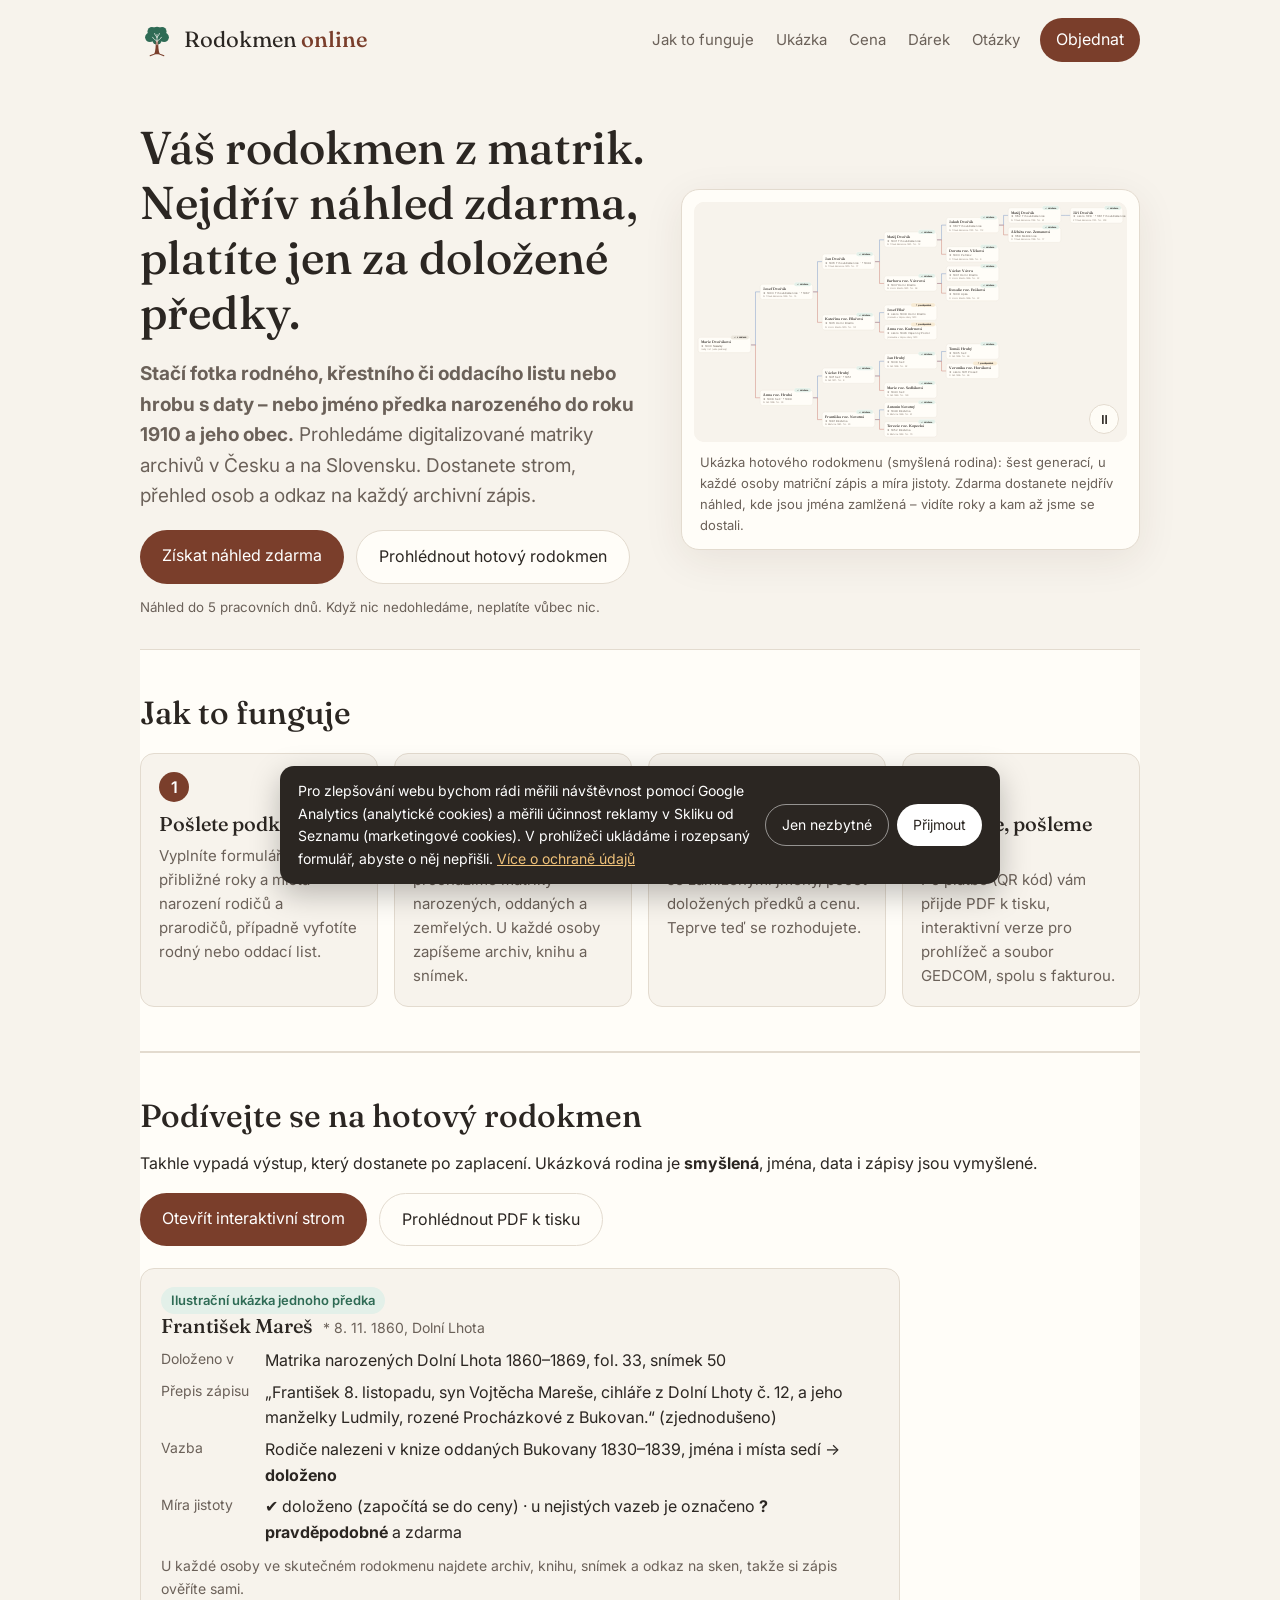
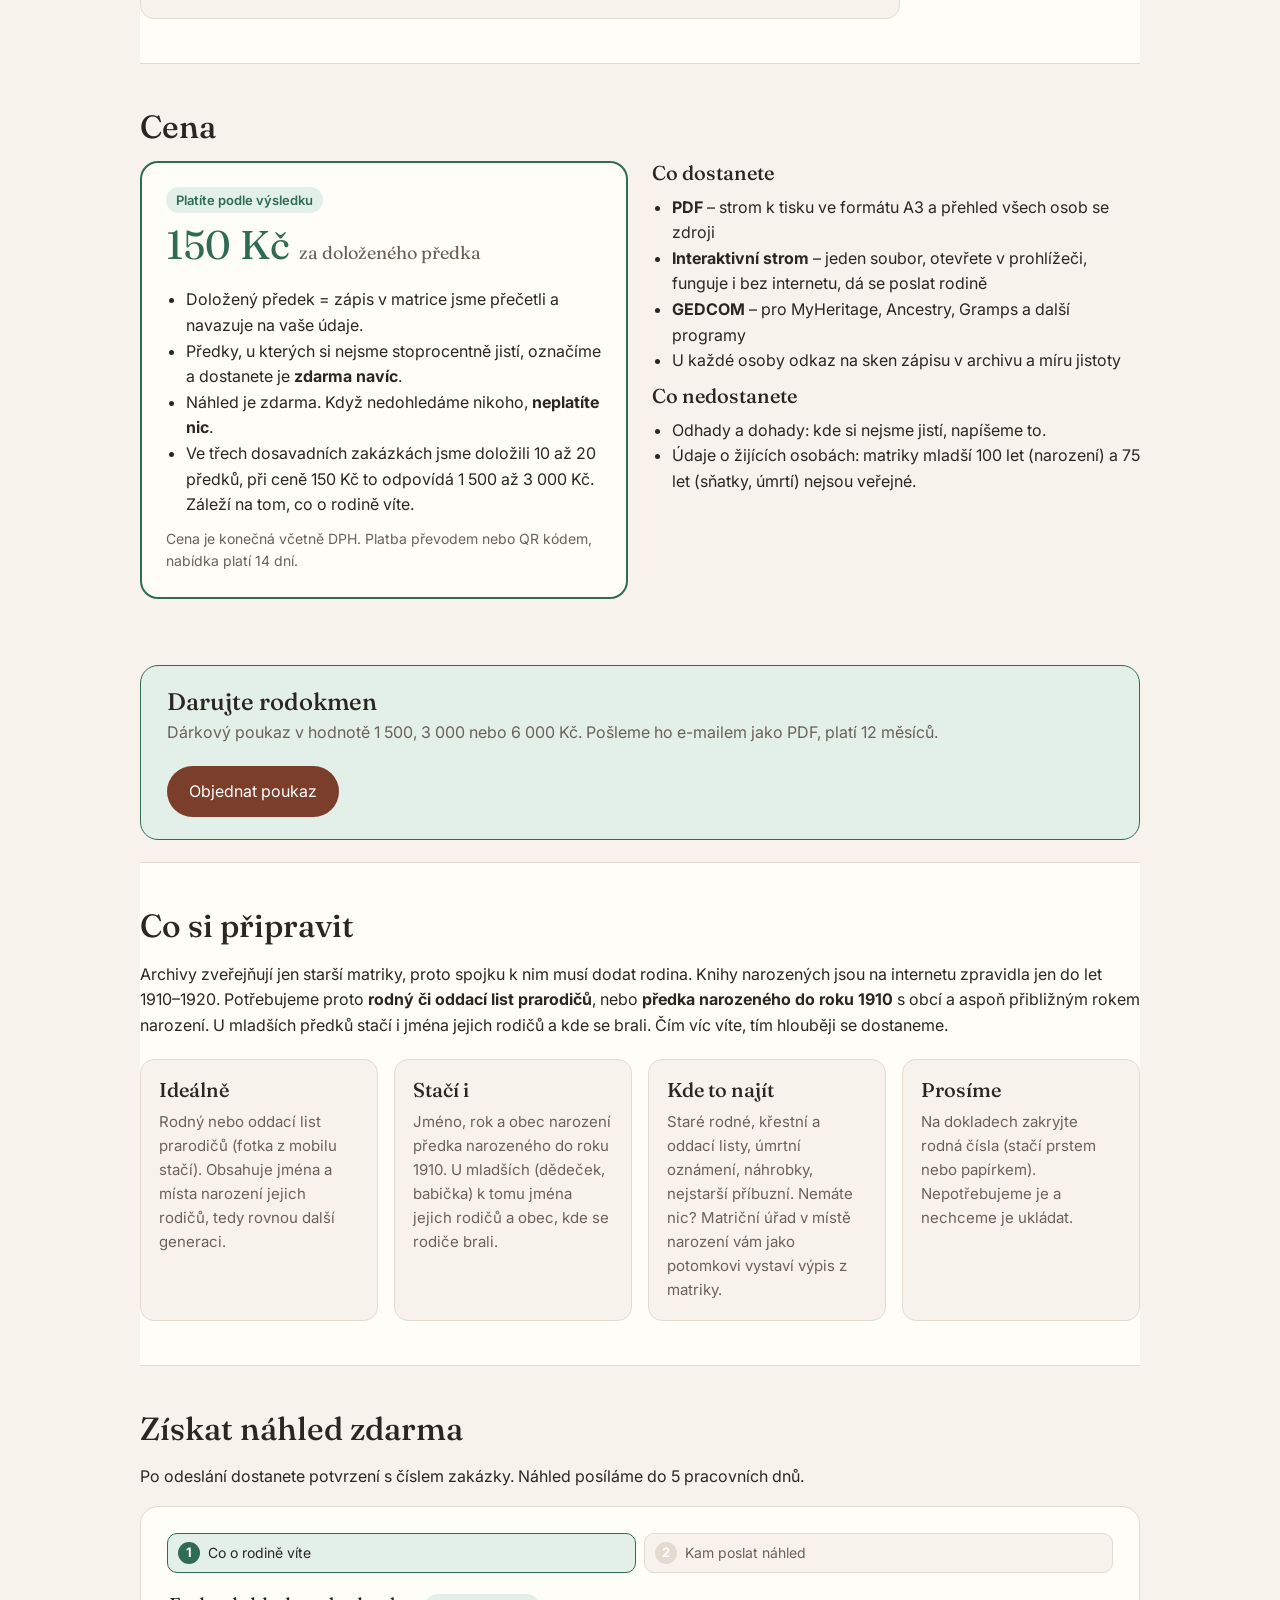
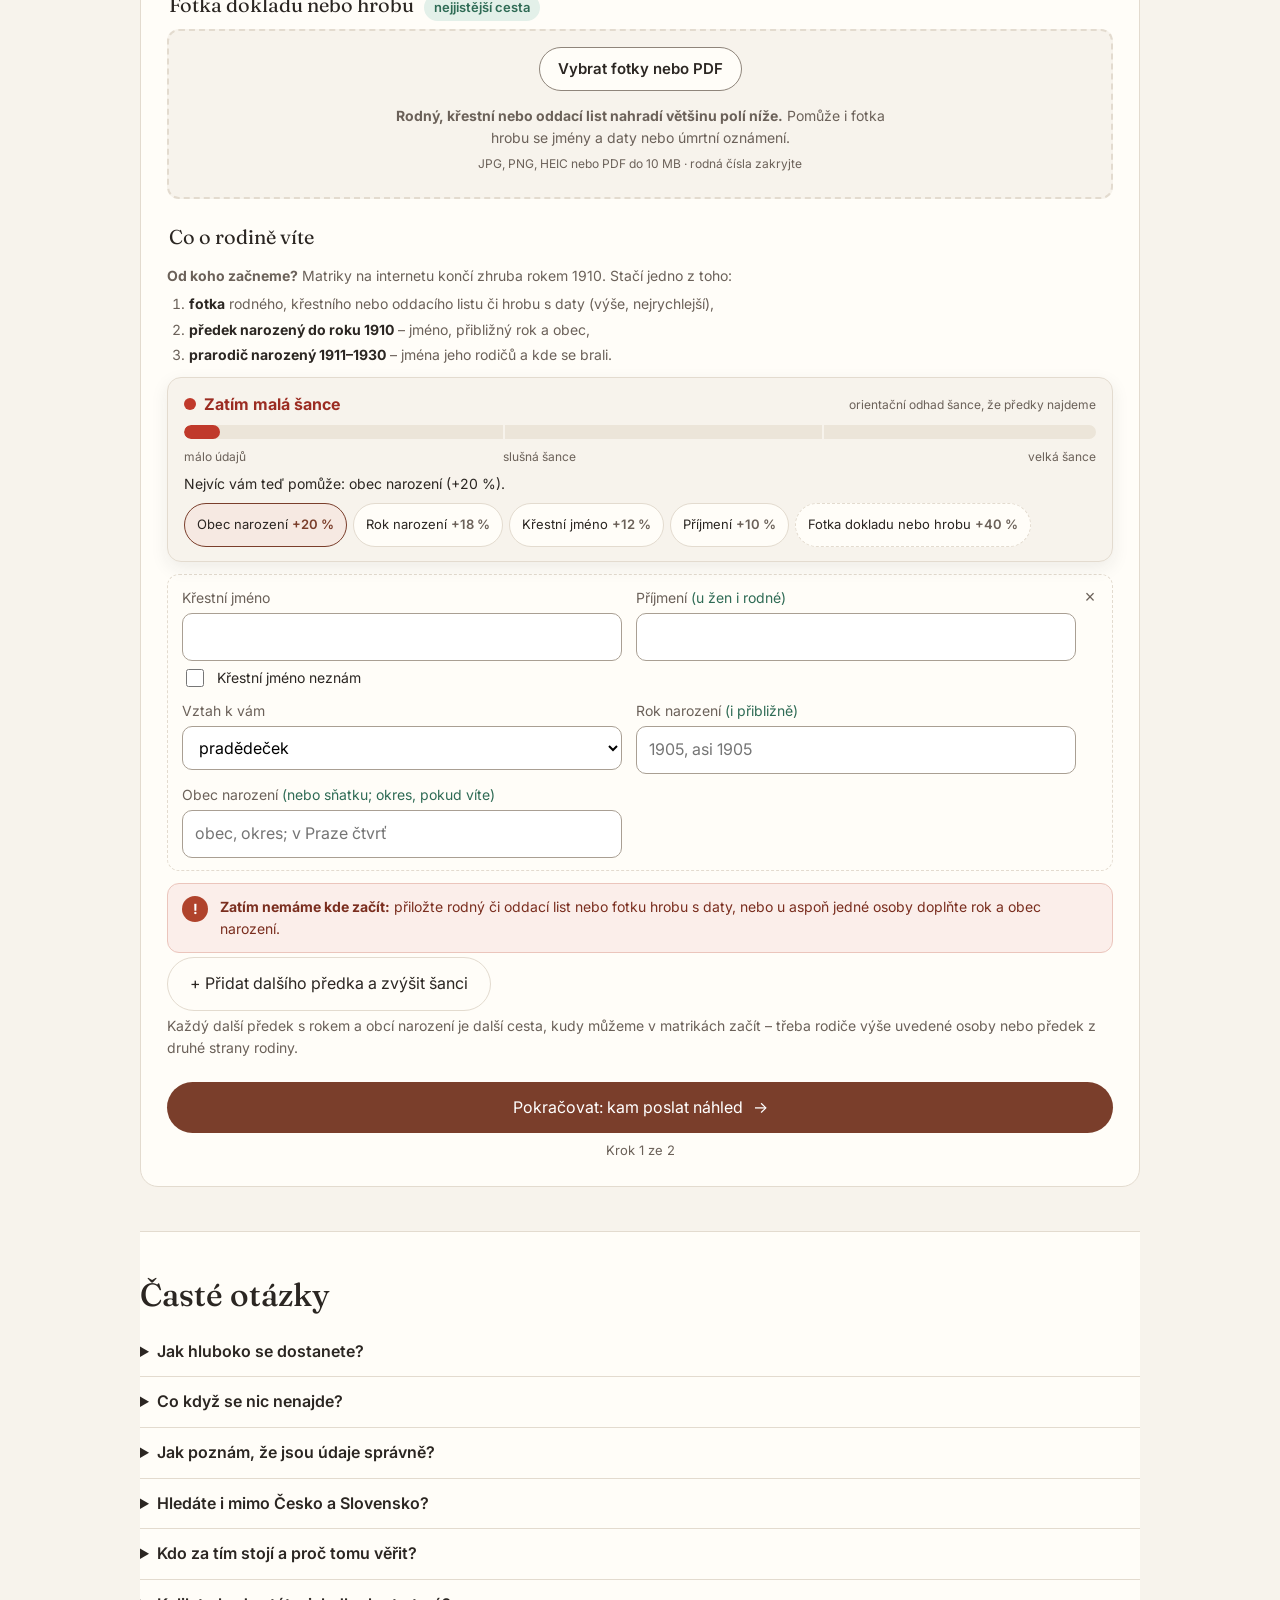
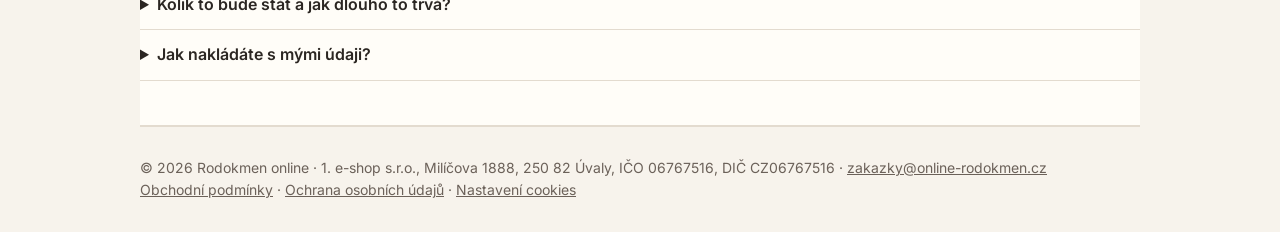
==== commit 2e4a8a58: "Úvod a formulář podle QA: podmínka začátku v úvodu, Získat náhled zdarma, Od koho začneme?, pradědeč" ====
--- a/index.html
+++ b/index.html
@@ -9,7 +9,7 @@
 <link rel="preconnect" href="https://fonts.googleapis.com">
 <link rel="preconnect" href="https://fonts.gstatic.com" crossorigin>
 <link href="https://fonts.googleapis.com/css2?family=Fraunces:opsz,wght@9..144,500&family=Inter:wght@400;600&display=swap" rel="stylesheet">
-<link rel="stylesheet" href="styl.css?v=20261121j">
+<link rel="stylesheet" href="styl.css?v=20261121l">
 <link rel="icon" href="/favicon.svg" type="image/svg+xml">
 <link rel="icon" href="/favicon-32.png" sizes="32x32" type="image/png">
 <link rel="apple-touch-icon" href="/apple-touch-icon.png">
@@ -30,10 +30,9 @@
 <section class="hero">
   <div>
     <h1>Váš rodokmen z matrik. Nejdřív náhled zdarma, platíte jen za doložené předky.</h1>
-    <p class="lead">Pošlete, co o rodině víte, a my prohledáme digitalizované matriky archivů v Česku a na Slovensku. Dostanete strom, přehled osob a odkaz na každý archivní zápis.</p>
-    <div class="cta"><a class="btn" href="#objednat" data-ev="cta-hero">Zadat podklady</a><a class="btn sec" href="#hotovy" data-ev="cta-ukazka">Prohlédnout hotový rodokmen</a></div>
+    <p class="lead"><b>Stačí fotka rodného, křestního či oddacího listu nebo hrobu s daty – nebo jméno předka narozeného do roku 1910 a jeho obec.</b> Prohledáme digitalizované matriky archivů v Česku a na Slovensku. Dostanete strom, přehled osob a odkaz na každý archivní zápis.</p>
+    <div class="cta"><a class="btn" href="#objednat" data-ev="cta-hero">Získat náhled zdarma</a><a class="btn sec" href="#hotovy" data-ev="cta-ukazka">Prohlédnout hotový rodokmen</a></div>
     <small>Náhled do 5 pracovních dnů. Když nic nedohledáme, neplatíte vůbec nic.</small>
-    <p class="omezeni">Stačí fotka rodného či oddacího listu prarodičů, nebo jeden předek narozený do roku 1910, u kterého znáte obec a přibližný rok narození.</p>
   </div>
   <figure class="frame" id="ukazka">
     <div class="stromwrap" tabindex="0" aria-label="Animovaná ukázka rodokmenu; najetím myší nebo dotykem se animace zastaví">
@@ -124,7 +123,7 @@
 </section>
 
 <section id="objednat">
-  <h2>Zadat podklady</h2>
+  <h2>Získat náhled zdarma</h2>
   <p>Po odeslání dostanete potvrzení s číslem zakázky. Náhled posíláme do 5 pracovních dnů.</p>
   <form id="f" action="https://formsubmit.co/c57251e2c1cb40dd3d4b70d83e8e1789" method="POST" enctype="multipart/form-data">
     <input type="hidden" name="_subject" value="Nová zakázka">
@@ -147,7 +146,12 @@
     </fieldset>
     <fieldset>
       <legend>Co o rodině víte</legend>
-      <p class="hint">Uveďte osoby, od kterých máme hledat: typicky prarodiče nebo praprarodiče. Stačí jedna, další přidáte tlačítkem. <b>Abychom měli kde začít, potřebujeme jedno z toho: fotku dokladu výše, nebo osobu narozenou do roku 1910 s rokem i obcí narození, nebo u mladší osoby jména jejích rodičů a obec</b>. Knihy narozených po roce 1910 většinou ještě nejsou na internetu.</p>
+      <p class="hint"><b>Od koho začneme?</b> Matriky na internetu končí zhruba rokem 1910. Stačí jedno z toho:</p>
+      <ol class="cesty">
+        <li><b>fotka</b> rodného, křestního nebo oddacího listu či hrobu s daty (výše, nejrychlejší),</li>
+        <li><b>předek narozený do roku 1910</b> – jméno, přibližný rok a obec,</li>
+        <li><b>prarodič narozený 1911–1930</b> – jména jeho rodičů a kde se brali.</li>
+      </ol>
       <div class="sance" id="sance" data-zona="red">
         <div class="sance-hl"><span class="tecka" aria-hidden="true"></span><b id="sanceZona">Zatím malá šance</b><span class="pozn">orientační odhad šance, že předky najdeme</span></div>
         <div class="sance-pruh" role="meter" aria-label="Odhad šance, že předky najdeme" aria-valuemin="0" aria-valuemax="100" aria-valuenow="0" id="sancePruh"><i class="ted"></i></div>
@@ -161,8 +165,8 @@
       <button type="button" class="btn sec" id="pridat">+ Přidat dalšího předka a zvýšit šanci</button>
       <p class="hint">Každý další předek s rokem a obcí narození je další cesta, kudy můžeme v matrikách začít – třeba rodiče výše uvedené osoby nebo předek z druhé strany rodiny.</p>
     </fieldset>
-    <div class="dal-blok"><button type="button" class="btn dal" id="dal">Pokračovat: jméno a e-mail <span aria-hidden="true">→</span></button>
-    <p class="mikro">Krok 1 ze 2 · zbývá půl minuty</p></div>
+    <div class="dal-blok"><button type="button" class="btn dal" id="dal">Pokračovat: kam poslat náhled <span aria-hidden="true">→</span></button>
+    <p class="mikro">Krok 1 ze 2</p></div>
     </div>
     <div class="krok" id="krok2" data-krok="2" hidden>
     <button type="button" class="zpet" id="zpet">← Zpět k údajům o rodině</button>
@@ -197,7 +201,7 @@
   <details><summary>Co když se nic nenajde?</summary><p>Napíšeme vám, kde jsme hledali a proč výzkum skončil, a nic neplatíte. Můžete se vrátit s dalšími údaji.</p></details>
   <details><summary>Jak poznám, že jsou údaje správně?</summary><p>U každé osoby je odkaz na sken zápisu v archivu, takže si vše můžete ověřit sami. Nejisté vazby jsou označené a neplatíte za ně.</p></details>
   <details><summary>Hledáte i mimo Česko a Slovensko?</summary><p>Zatím ne. Pokud předkové přišli odjinud, dohledáme je po hranici a napíšeme, kde pokračovat.</p></details>
-  <details><summary>Kdo za tím stojí a proč tomu věřit?</summary><p>Službu provozuje 1. e-shop s.r.o., Úvaly. Podklady v archivech dohledává a rodokmen sestavuje umělá inteligence, výsledek kontrolují lidé. Nespoléháme na slib, ale na kontrolu na vaší straně: u každé osoby je archiv, kniha, snímek a odkaz na sken, takže si zápis ověříte sami. Kde si nejsme jistí, osobu označíme jako pravděpodobnou a neplatíte za ni. Když v doloženém zápisu najdete chybu, opravíme ji nebo vrátíme peníze (podmínky, čl. 5).</p></details>
+  <details><summary>Kdo za tím stojí a proč tomu věřit?</summary><p>Službu provozuje 1. e-shop s.r.o., Úvaly. Podklady v archivech dohledává a rodokmen sestavuje umělá inteligence, výsledek kontrolují lidé. Nespoléháme na slib, ale na kontrolu na vaší straně: u každé osoby je archiv, kniha, snímek a odkaz na sken, takže si zápis ověříte sami. Kde si nejsme jistí, osobu označíme jako pravděpodobnou a neplatíte za ni. Když v doloženém zápisu najdete chybu, opravíme ji, nebo vám vrátíme poměrnou část ceny za chybně doložené osoby (podmínky, čl. 5).</p></details>
   <details><summary>Kolik to bude stát a jak dlouho to trvá?</summary><p>150 Kč za každého doloženého předka. Kolik jich bude, zjistíte z náhledu. Náhled dostanete do 5 pracovních dnů, rodokmen po zaplacení zpravidla do 24 hodin.</p></details>
   <details><summary>Jak nakládáte s mými údaji?</summary><p>Podklady a pracovní data mažeme 30 dní po uzavření zakázky. Podrobnosti v <a href="ochrana-udaju.html">zásadách ochrany osobních údajů</a>.</p></details>
 </section>
@@ -218,7 +222,7 @@
 <div><label for="o${n}p">Příjmení <span class="dop">(u žen i rodné)</span></label><input id="o${n}p" type="text" name="osoba${n}_prijmeni" data-pole="prijmeni" required autocomplete="off" maxlength="60"></div>
 <div><label for="o${n}v">Vztah k vám</label><select id="o${n}v" name="osoba${n}_vztah" data-pole="vztah">${VZTAHY.map(v=>`<option${v===vztah?' selected':''}>${v}</option>`).join('')}</select></div>
 <div><label for="o${n}r">Rok narození <span class="dop">(i přibližně)</span></label><input id="o${n}r" type="text" name="osoba${n}_rok" data-pole="rok" placeholder="1905, asi 1905" inputmode="numeric" maxlength="20"></div>
-<div><label for="o${n}m">Obec narození a okres <span class="dop">(nebo sňatku)</span></label><input id="o${n}m" type="text" name="osoba${n}_misto" data-pole="misto" placeholder="obec, okres; v Praze čtvrť" maxlength="80"></div>
+<div><label for="o${n}m">Obec narození <span class="dop">(nebo sňatku; okres, pokud víte)</span></label><input id="o${n}m" type="text" name="osoba${n}_misto" data-pole="misto" placeholder="obec, okres; v Praze čtvrť" maxlength="80"></div>
 <div class="rodice" hidden>
 <p class="rodtx">Narození po roce 1910 většinou není v matrikách na internetu. Uveďte prosím rodiče této osoby – hledat budeme přes jejich sňatek.</p>
 <div><label for="o${n}o">Otec <span class="dop">(jméno a příjmení)</span></label><input id="o${n}o" type="text" name="osoba${n}_otec" data-pole="otec" autocomplete="off" maxlength="120"></div>
@@ -228,7 +232,7 @@
 <button type="button" class="rm" title="Odebrat osobu" aria-label="Odebrat osobu">×</button>`;
  if(data){for(const el of d.querySelectorAll('[data-pole]')){if(data[el.dataset.pole]!=null){if(el.type==='checkbox')el.checked=!!data[el.dataset.pole];else el.value=data[el.dataset.pole];}}}
  d.querySelectorAll('.chipsw select').forEach(chipify);
- d.querySelector('.rm').onclick=()=>{d.remove();if(!document.querySelector('#osoby .osoba'))pridej(VZTAHY[0]);uloz();start();document.getElementById('pridat').focus();};document.getElementById('osoby').appendChild(d);}
+ d.querySelector('.rm').onclick=()=>{d.remove();if(!document.querySelector('#osoby .osoba'))pridej(VZTAHY[4]);uloz();start();document.getElementById('pridat').focus();};document.getElementById('osoby').appendChild(d);}
 // Předdefinované volby jako klikací čipy; skrytý <select> drží hodnotu pro odeslání i uložený koncept.
 function chipify(sel){const w=document.createElement('div');w.className='chips';w.setAttribute('role','radiogroup');w.setAttribute('aria-labelledby',sel.getAttribute('aria-labelledby'));
  [...sel.options].filter(o=>o.value).forEach(o=>{const b=document.createElement('button');b.type='button';b.className='chip';b.textContent=o.text;b.dataset.v=o.value;b.setAttribute('role','radio');
@@ -238,13 +242,13 @@
 
 // Rok: z volného textu („asi 1905“, „1905?“, „1. 2. 1930“) vytáhneme čtyřmístný letopočet; jiný neprázdný text je chyba.
 const ROK_MAX=new Date().getFullYear(),HRANICE=1910,HRANICE_RODICE=1930;
-function rokZ(s){s=(s||'').trim();if(!s)return{prazdny:true};const m=s.match(/(1[5-9]\d\d|20\d\d)/);if(!m)return{chyba:true};const r=+m[1];if(r>ROK_MAX)return{chyba:true};return{rok:r};}
+function rokZ(s){s=(s||'').trim();if(!s)return{prazdny:true};const m=s.match(/(1[5-9]\d\d|20\d\d)/);if(!m)return{chyba:true};const r=+m[1];if(r>ROK_MAX)return{chyba:true,budouci:true};return{rok:r};}
 // Máme kde začít? (a) přiložený doklad, (b) osoba narozená do roku 1910 s rokem i obcí,
 // (c) osoba narozená 1911–1930 se jmény obou rodičů a obcí (narození nebo sňatku rodičů) – hledá se přes sňatek rodičů.
 function start(){const box=document.getElementById('start');if(!box)return;let kotva=false,pres=false,mladi=0;
  for(const d of document.querySelectorAll('#osoby .osoba')){const v=p=>d.querySelector(`[data-pole=${p}]`).value.trim();const r=rokZ(v('rok')),m=v('misto'),rod=d.querySelector('.rodice');let ch=d.querySelector(':scope > .chyba:not(.inl):not(.chyba2)');
   const mlada=!!(r.rok&&r.rok>HRANICE);rod.hidden=!(mlada&&r.rok<=HRANICE_RODICE)&&!v('otec')&&!v('matka')&&!v('snatek');
-  let txt='';if(r.chyba)txt='Rok nepoznáme – napište letopočet čtyřmi číslicemi, klidně přibližně (např. „asi 1905“).';
+  let txt='';if(r.budouci)txt='Rok narození je v budoucnosti – zkontrolujte ho prosím.';else if(r.chyba)txt='Rok nepoznáme – napište letopočet čtyřmi číslicemi, klidně přibližně (např. „asi 1905“).';
   else if(r.rok&&r.rok>HRANICE_RODICE)txt=`Narození po roce ${HRANICE_RODICE} je na hledání v matrikách příliš mladé. Přidejte prosím rodiče této osoby jako další osoby (jméno, rok a obec narození), nebo přiložte její rodný či oddací list.`;
   else if(CIZINA.test(m)||CIZINA.test(v('snatek')))txt='Archivy mimo Česko a Slovensko neprohledáváme. Přidejte prosím předka, který žil u nás (jméno, rok a obec narození), a do poznámky napište, odkud rodina přišla.';
   else if(/^praha\.?$/i.test(m))txt='Praha má desítky farností. Připište prosím čtvrť nebo kostel (např. „Praha – Břevnov“), jinak nevíme, ve které matrice hledat.';
@@ -253,12 +257,12 @@
   else if(r.rok&&r.rok<=HRANICE&&m)kotva=true;
   else if(mlada&&r.rok<=HRANICE_RODICE&&v('otec')&&v('matka')&&(m||v('snatek')))pres=true;
   else if(mlada)mladi++;}
- const doklad=soubory.length>0;box.classList.remove('ok','ne');const ik=box.querySelector('.ik'),tx=box.querySelector('.tx');const setT=h=>{if(tx.dataset.h!==h){tx.dataset.h=h;tx.innerHTML=h;}};
- if(doklad){box.classList.add('ok');ik.textContent='✓';setT('<b>Máme kde začít</b> – vyjdeme z přiloženého dokladu. Pokud znáte roky a obce, doplňte je i tak.');}
- else if(kotva){box.classList.add('ok');ik.textContent='✓';setT('<b>Máme kde začít.</b> Čím víc osob, roků a obcí doplníte, tím hlouběji se dostaneme.');}
- else if(pres){box.classList.add('ok');ik.textContent='✓';setT('<b>Zkusíme začít přes sňatek rodičů.</b> Jistější je přiložit rodný či oddací list, nebo přidat předka narozeného do roku 1910.');}
- else if(sanceData().some(ciziOsoba)){box.classList.add('ne');ik.textContent='!';setT('<b>Zatím nemáme kde začít:</b> archivy mimo Česko a Slovensko neprohledáváme. Přidejte předka, který žil u nás, nebo přiložte doklad.');}
- else{box.classList.add('ne');ik.textContent='!';setT(mladi?`<b>Zatím nemáme kde začít:</b> knihy narozených po roce ${HRANICE} většinou nejsou na internetu. Doplňte u osoby jména obou rodičů a obec, přidejte předka narozeného do roku ${HRANICE}, nebo přiložte rodný či oddací list.`:`<b>Zatím nemáme kde začít:</b> přiložte rodný či oddací list nebo fotku hrobu s daty, nebo u aspoň jedné osoby doplňte rok a obec narození.`);}
+ const doklad=soubory.length>0;const ik=box.querySelector('.ik'),tx=box.querySelector('.tx');const setS=(c,i,h)=>{if(box.dataset.s===c+i+h)return;box.dataset.s=c+i+h;box.classList.remove('ok','ne');box.classList.add(c);ik.textContent=i;tx.innerHTML=h;};
+ if(doklad){setS('ok','✓','<b>Máme kde začít</b> – vyjdeme z přiloženého dokladu. Pokud znáte roky a obce, doplňte je i tak.');}
+ else if(kotva){setS('ok','✓','<b>Máme kde začít.</b> Čím víc osob, roků a obcí doplníte, tím hlouběji se dostaneme.');}
+ else if(pres){setS('ok','✓','<b>Zkusíme začít přes sňatek rodičů.</b> Jistější je přiložit rodný či oddací list, nebo přidat předka narozeného do roku 1910.');}
+ else if(sanceData().some(ciziOsoba)){setS('ne','!','<b>Zatím nemáme kde začít:</b> archivy mimo Česko a Slovensko neprohledáváme. Přidejte předka, který žil u nás, nebo přiložte doklad.');}
+ else{setS('ne','!',mladi?`<b>Zatím nemáme kde začít:</b> knihy narozených po roce ${HRANICE} většinou nejsou na internetu. Doplňte u osoby jména obou rodičů a obec, přidejte předka narozeného do roku ${HRANICE}, nebo přiložte rodný či oddací list.`:`<b>Zatím nemáme kde začít:</b> přiložte rodný či oddací list nebo fotku hrobu s daty, nebo u aspoň jedné osoby doplňte rok a obec narození.`);}
  const ok=kotva||pres||doklad;sance();return ok;}
 // Ukazatel šance: orientační body za vyplněné údaje (stejná pravidla jako „Máme kde začít?“).
 // Bez místa, kde začít, zůstává v červené; strop 95, nikdy neslibujeme jistotu.
@@ -310,14 +314,17 @@
  const ul=document.getElementById('sanceCo'),podpis=JSON.stringify([bi,doklad,ted,navrhy.slice(0,4)]);
  if(ul.dataset.podpis!==podpis){ul.dataset.podpis=podpis;ul.innerHTML='';
  navrhy.slice(0,4).forEach((p,i)=>{const li=document.createElement('li'),b=document.createElement('button');b.type='button';if(!i)b.className='top';
-  b.textContent=p.t.charAt(0).toUpperCase()+p.t.slice(1)+' ';const z=document.createElement('span');z.textContent='+'+p.z+' %';b.appendChild(z);
+  b.textContent=p.t.charAt(0).toUpperCase()+p.t.slice(1)+' ';const z=document.createElement('span');z.textContent='+'+p.z+'\u00a0%';b.appendChild(z);
   b.onclick=()=>{udal('formular:sance_navrh',{navrh:p.k,odhad:ted});if(p.k==='_osoba')document.getElementById('pridat').click();else sanceFokus(o.el,p.k);};li.appendChild(b);ul.appendChild(li);});
  if(!doklad){const li=document.createElement('li'),b=document.createElement('button');b.type='button';b.className='doklad';b.textContent='Fotka dokladu nebo hrobu ';
-  const z=document.createElement('span');z.textContent='+'+(skore(os,true)-ted)+' %';b.appendChild(z);
+  const z=document.createElement('span');z.textContent='+'+(skore(os,true)-ted)+'\u00a0%';b.appendChild(z);
   b.onclick=()=>{udal('formular:sance_navrh',{navrh:'doklad',odhad:ted});const v=document.querySelector('label.vyber');v.scrollIntoView({behavior:'smooth',block:'center'});v.focus&&document.getElementById('fotky').focus({preventScroll:true});};li.appendChild(b);ul.appendChild(li);}}
  if(box.dataset.posl!==zona){if(box.dataset.posl)udal('formular:sance',{zona,odhad:ted});box.dataset.posl=zona;}}
 function sanceFokus(d,k){const el=d.querySelector(`[data-pole=${k}]`);if(!el)return;const det=el.closest('details');if(det)det.open=true;
  const cil=el.classList.contains('sr')?el.nextElementSibling.querySelector('.chip'):el;cil.scrollIntoView({behavior:'smooth',block:'center'});cil.focus({preventScroll:true});}
+// Plovoucí ukazatel nesmí zakrýt pole, na kterém je kurzor (desktop, ukazatel je sticky)
+function odkryj(el){const m=document.getElementById('sance');if(!m||getComputedStyle(m).position!=='sticky'||m.contains(el)||!document.getElementById('krok1').contains(el))return;const a=el.getBoundingClientRect(),b=m.getBoundingClientRect();if(a.top<b.bottom+8&&a.bottom>b.top)window.scrollBy({top:a.top-b.bottom-16,behavior:'instant'});}
+document.getElementById('f').addEventListener('focusin',e=>{odkryj(e.target);requestAnimationFrame(()=>odkryj(e.target));});
 document.getElementById('pridat').onclick=()=>{pridej(VZTAHY[4]);uloz();start();document.querySelector('#osoby .osoba:last-child input').focus();};
 
 // Rozepsaný formulář si prohlížeč pamatuje (localStorage, jen v tomto zařízení). Fotky ani souhlasy se neukládají.
@@ -329,11 +336,11 @@
 let koncept=null;try{koncept=JSON.parse(localStorage.getItem(KLIC)||'null');}catch(e){}
 if(koncept&&Array.isArray(koncept.osoby)&&!prazdny(koncept)){
  F.jmeno.value=koncept.jmeno||'';F.email.value=koncept.email||'';F.poznamka.value=koncept.poznamka||'';
- (koncept.osoby.length?koncept.osoby:[{vztah:VZTAHY[0]}]).forEach(o=>pridej(o.vztah,o));
+ (koncept.osoby.length?koncept.osoby:[{vztah:VZTAHY[4]}]).forEach(o=>pridej(o.vztah,o));
  document.getElementById('obnoveno').hidden=false;
-}else{pridej(VZTAHY[0]);}
+}else{pridej(VZTAHY[4]);}
 start();
-document.getElementById('zacitZnovu').onclick=()=>{smazKoncept();F.reset();document.getElementById('osoby').innerHTML='';n=0;pridej(VZTAHY[0]);document.getElementById('obnoveno').hidden=true;start();F.jmeno.focus();};
+document.getElementById('zacitZnovu').onclick=()=>{smazKoncept();F.reset();document.getElementById('osoby').innerHTML='';n=0;pridej(VZTAHY[4]);document.getElementById('obnoveno').hidden=true;start();F.jmeno.focus();};
 F.addEventListener('input',()=>{uloz();start();});F.addEventListener('change',()=>{uloz();start();});
 
 // Fotky: zmenšit v prohlížeči, aby se vešly do limitu 10 MB
@@ -364,12 +371,12 @@
  const osoby=[...document.querySelectorAll('#osoby .osoba')];if(!osoby.length)return false;
  const doklad=soubory.length>0;
  for(const [i,d] of osoby.entries()){const g=p=>d.querySelector(`[data-pole=${p}]`);
-  if(!g('jmeno_nezname').checked&&g('jmeno').value.trim().length<2)return chybaOsoby(d,g('jmeno'),'Napište křestní jméno, nebo zaškrtněte „Křestní jméno neznám“.','osoba_jmeno');
+  if(!doklad&&!g('jmeno_nezname').checked&&g('jmeno').value.trim().length<2)return chybaOsoby(d,g('jmeno'),'Napište křestní jméno, nebo zaškrtněte „Křestní jméno neznám“.','osoba_jmeno');
   if(g('prijmeni').value.trim().length<2)return chybaOsoby(d,g('prijmeni'),'Napište prosím příjmení osoby, nebo ji křížkem odeberte.','osoba_prijmeni');
   if(rokZ(g('rok').value).chyba)return chybaOsoby(d,g('rok'),'Rok napište čtyřmi číslicemi, klidně přibližně (např. „asi 1905“).','osoba_rok');
   if(i===0&&!doklad){
    if(rokZ(g('rok').value).prazdny)return chybaOsoby(d,g('rok'),'Doplňte rok narození, klidně přibližný – podle něj poznáme, ve které knize hledat.','osoba_rok');
-   if(g('misto').value.trim().length<2)return chybaOsoby(d,g('misto'),'Doplňte obec narození (nebo sňatku) a okres – bez obce nevíme, kterou matriku otevřít.','osoba_misto');}}
+   if(g('misto').value.trim().length<2)return chybaOsoby(d,g('misto'),'Doplňte obec narození (nebo sňatku) – bez obce nevíme, kterou matriku otevřít.','osoba_misto');}}
  if(!start()){const b=document.getElementById('start');b.scrollIntoView({behavior:'smooth',block:'center'});b.animate([{transform:'scale(1)'},{transform:'scale(1.03)'},{transform:'scale(1)'}],{duration:400});udal('formular:chyba',{krok:1,pole:'start'});return false;}
  return true;}
 document.getElementById('dal').onclick=()=>{for(const el of F.querySelectorAll('input[type=text]'))el.value=el.value.replace(/\s+/g,' ').trim();if(krok1ok()){udal('formular:hotovo',{n:1});jdi(2);}};
@@ -381,8 +388,8 @@
  if(el.id==='email'&&v&&!el.checkValidity())msg='Zadejte celou adresu včetně domény, např. jana.novakova@seznam.cz';
  else if(el.id==='jmeno'&&v&&v.length<3)msg='Napište prosím celé jméno a příjmení.';
  else if(false)msg='Rok napište čtyřmi číslicemi, klidně přibližně (např. „asi 1905“).';
- let c=el.parentNode.querySelector('.inl');if(msg){if(!c){c=document.createElement('p');c.className='chyba inl';el.after(c);}c.textContent=msg;el.classList.remove('dobre');}
- else{if(c)c.remove();el.classList.toggle('dobre',!!v&&(el.id!=='email'||el.checkValidity()));}});
+ let c=el.parentNode.querySelector('.inl');if(msg){if(!c){c=document.createElement('p');c.className='chyba inl';c.id='chyba-'+(el.id||el.name);c.setAttribute('aria-live','polite');el.after(c);}c.textContent=msg;el.setAttribute('aria-describedby',c.id);el.setAttribute('aria-invalid','true');el.classList.remove('dobre');}
+ else{if(c)c.remove();el.removeAttribute('aria-invalid');el.removeAttribute('aria-describedby');el.classList.toggle('dobre',!!v&&(el.id!=='email'||el.checkValidity()));}});
 F.addEventListener('input',e=>{const c=e.target.parentNode&&e.target.parentNode.querySelector&&e.target.parentNode.querySelector('.inl');if(c){c.remove();}e.target.classList&&e.target.classList.remove('dobre');});
 document.getElementById('f').addEventListener('submit',e=>{const stav=document.getElementById('stav');
  if(K2.hidden){e.preventDefault();document.getElementById('dal').click();return;}
@@ -390,7 +397,7 @@
  for(const el of F.querySelectorAll('textarea'))el.value=el.value.trim();
  const chyba=(el,msg)=>{e.preventDefault();el.setCustomValidity(msg);el.addEventListener('input',()=>el.setCustomValidity(''),{once:true});F.reportValidity();};
  if(F.jmeno.value.length<3){chyba(F.jmeno,'Napište prosím celé jméno a příjmení.');return;}
- for(const d of document.querySelectorAll('#osoby .osoba')){const j=d.querySelector('[data-pole=jmeno]'),pr=d.querySelector('[data-pole=prijmeni]'),nz=d.querySelector('[data-pole=jmeno_nezname]'),rk=d.querySelector('[data-pole=rok]');if(pr.value.length<2){chyba(pr,'Napište prosím příjmení osoby, nebo ji křížkem odeberte.');return;}if(!nz.checked&&j.value.length<2){chyba(j,'Napište křestní jméno, nebo zaškrtněte „Křestní jméno neznám“.');return;}if(rokZ(rk.value).chyba){chyba(rk,'Rok napište čtyřmi číslicemi, klidně přibližně (např. „asi 1905“).');return;}}
+ for(const d of document.querySelectorAll('#osoby .osoba')){const j=d.querySelector('[data-pole=jmeno]'),pr=d.querySelector('[data-pole=prijmeni]'),nz=d.querySelector('[data-pole=jmeno_nezname]'),rk=d.querySelector('[data-pole=rok]');if(pr.value.length<2){chyba(pr,'Napište prosím příjmení osoby, nebo ji křížkem odeberte.');return;}if(!soubory.length&&!nz.checked&&j.value.length<2){chyba(j,'Napište křestní jméno, nebo zaškrtněte „Křestní jméno neznám“.');return;}if(rokZ(rk.value).chyba){chyba(rk,'Rok napište čtyřmi číslicemi, klidně přibližně (např. „asi 1905“).');return;}}
  if(!start()){e.preventDefault();const s=document.getElementById('start');s.scrollIntoView({behavior:'smooth',block:'center'});s.animate([{transform:'scale(1)'},{transform:'scale(1.03)'},{transform:'scale(1)'}],{duration:500});stav.innerHTML='<span style="color:#b0432c">Zatím nemáme kde začít hledat – přiložte prosím rodný či oddací list, nebo doplňte údaje podle rámečku výše. Bez toho bychom vám museli psát o doplnění.</span>';return;}
  stav.textContent='';const inp=document.getElementById('fotky');if(soubory.length){const dt=new DataTransfer();soubory.forEach(x=>dt.items.add(x));inp.files=dt.files;inp.name='doklad';}
  const mb=[...inp.files].reduce((a,f)=>a+f.size,0)/1048576;if(mb>MAX_MB){e.preventDefault();document.getElementById('stav').innerHTML='<span style="color:#b00">Přílohy přesahují 10 MB. Uberte fotky, nebo formulář odešlete bez nich a fotky pošlete e-mailem na zakazky@online-rodokmen.cz.</span>';return;}
@@ -426,7 +433,7 @@
 box(CELY);spust();
 })();
 </script>
-<a class="sticky" id="sticky" href="#objednat" data-ev="cta-sticky" hidden>Zadat podklady zdarma</a>
-<script src="mereni.js?v=20261121j" defer></script>
+<a class="sticky" id="sticky" href="#objednat" data-ev="cta-sticky" hidden>Získat náhled zdarma</a>
+<script src="mereni.js?v=20261121l" defer></script>
 </body>
 </html>
--- a/styl.css
+++ b/styl.css
@@ -200,5 +200,7 @@
 .poukaz-roz summary{min-height:44px;display:flex;align-items:center}
 .obnoveno button{min-height:40px}
 input[type=text],input[type=email],select,textarea{border-color:#a99f93}
-@media(min-width:700px){#osoby :is(input,select,button,summary),#start{scroll-margin-top:210px}}
+@media(min-width:700px){#osoby :is(input,select,button,summary),#start{scroll-margin-top:210px}html:has(#osoby :focus){scroll-padding-top:210px}}
 .doc table{display:block;overflow-x:auto}
+.cesty{margin:6px 0 10px;padding-left:22px;font-size:14px;color:var(--muted)}.cesty li{margin:3px 0}.cesty b{color:var(--ink)}
+@media(max-width:600px){.cookies{left:8px;right:8px;bottom:8px;padding:10px 12px;gap:8px;font-size:12.5px;line-height:1.4}.cookies .btn{padding:0 12px;min-height:44px}}
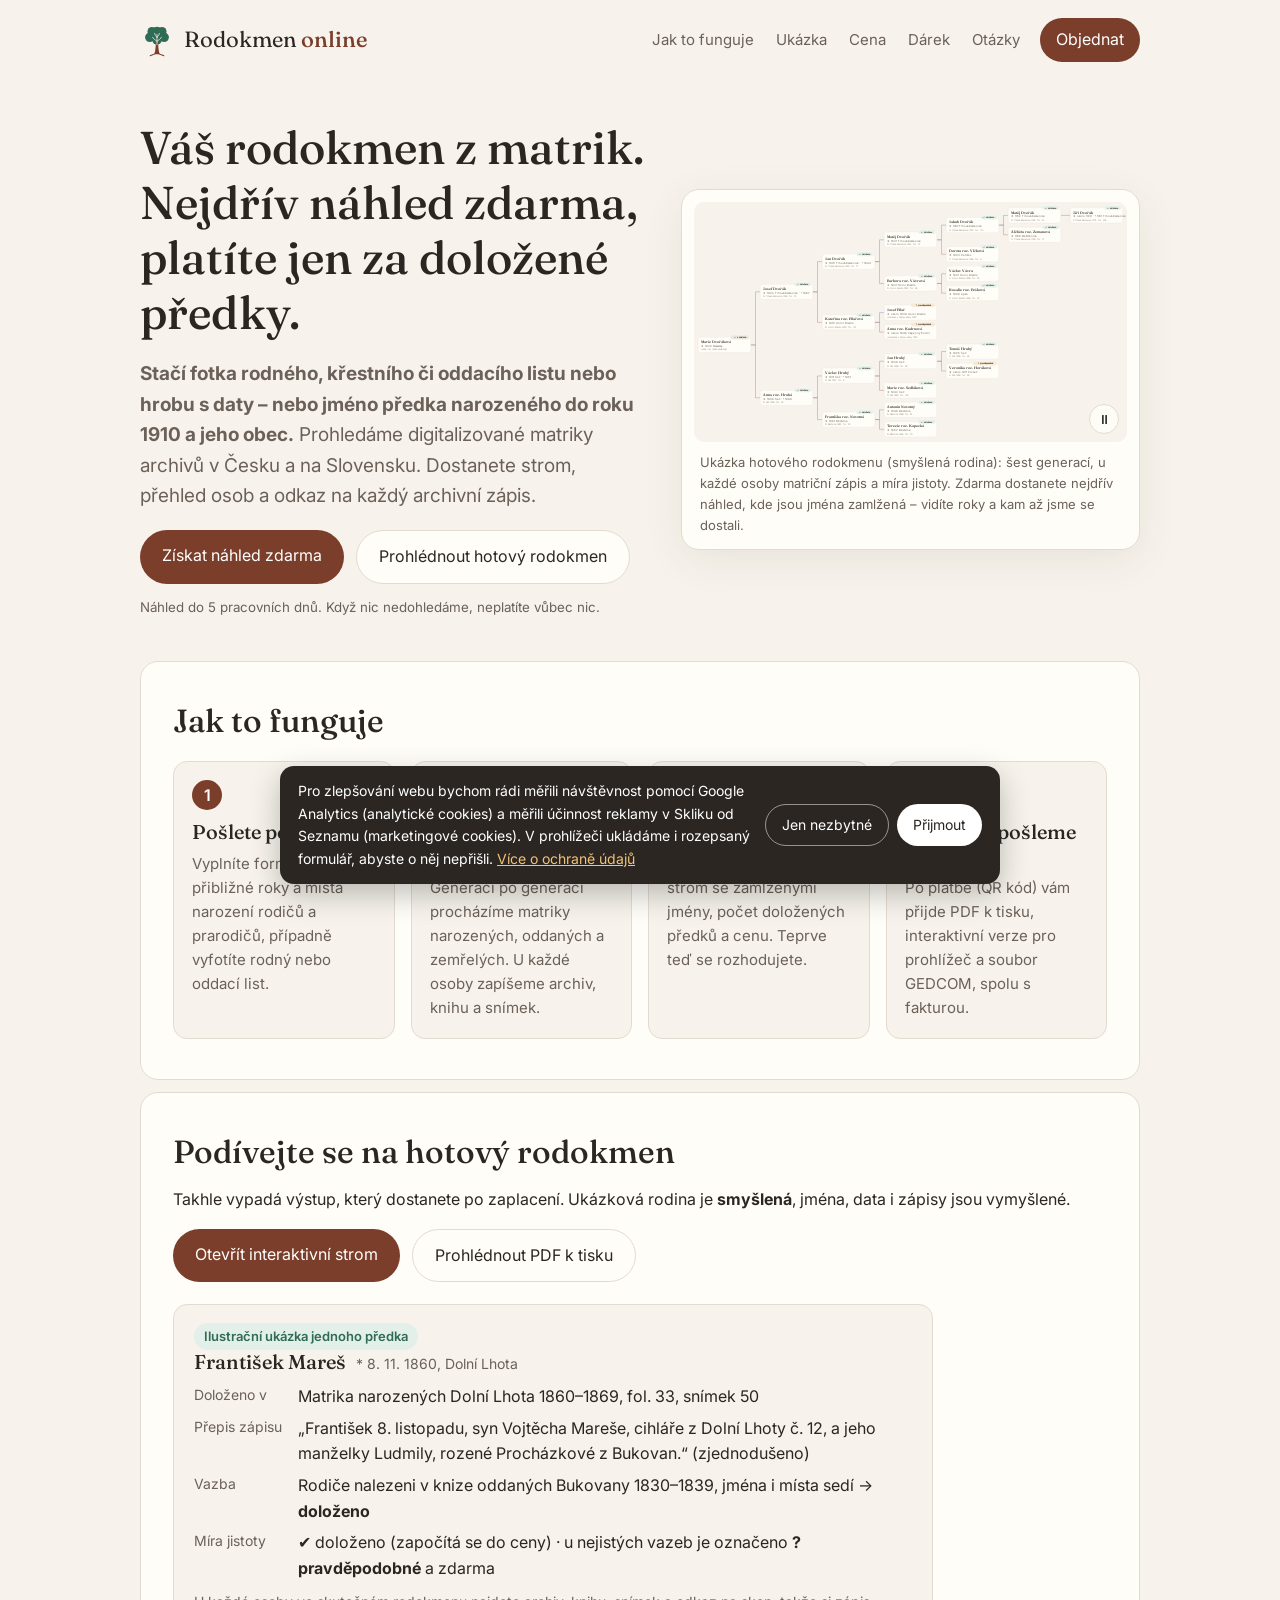
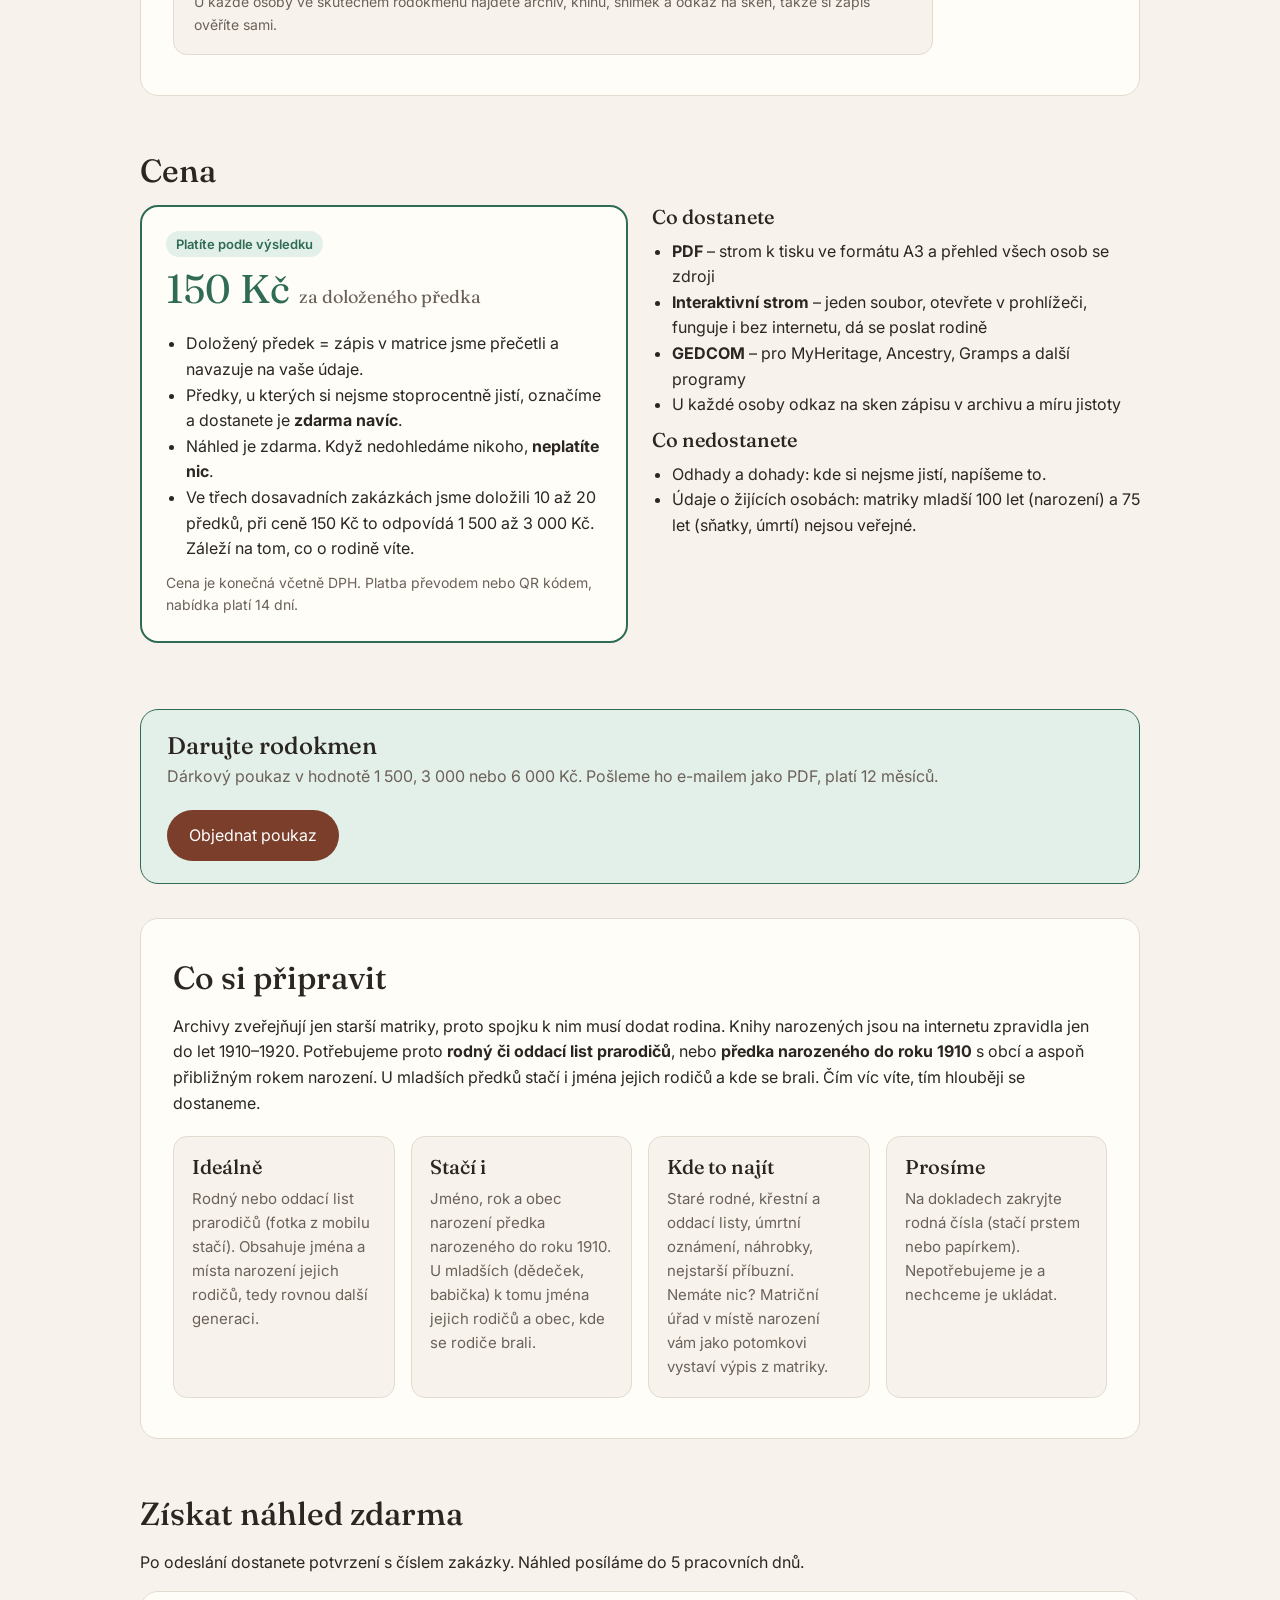
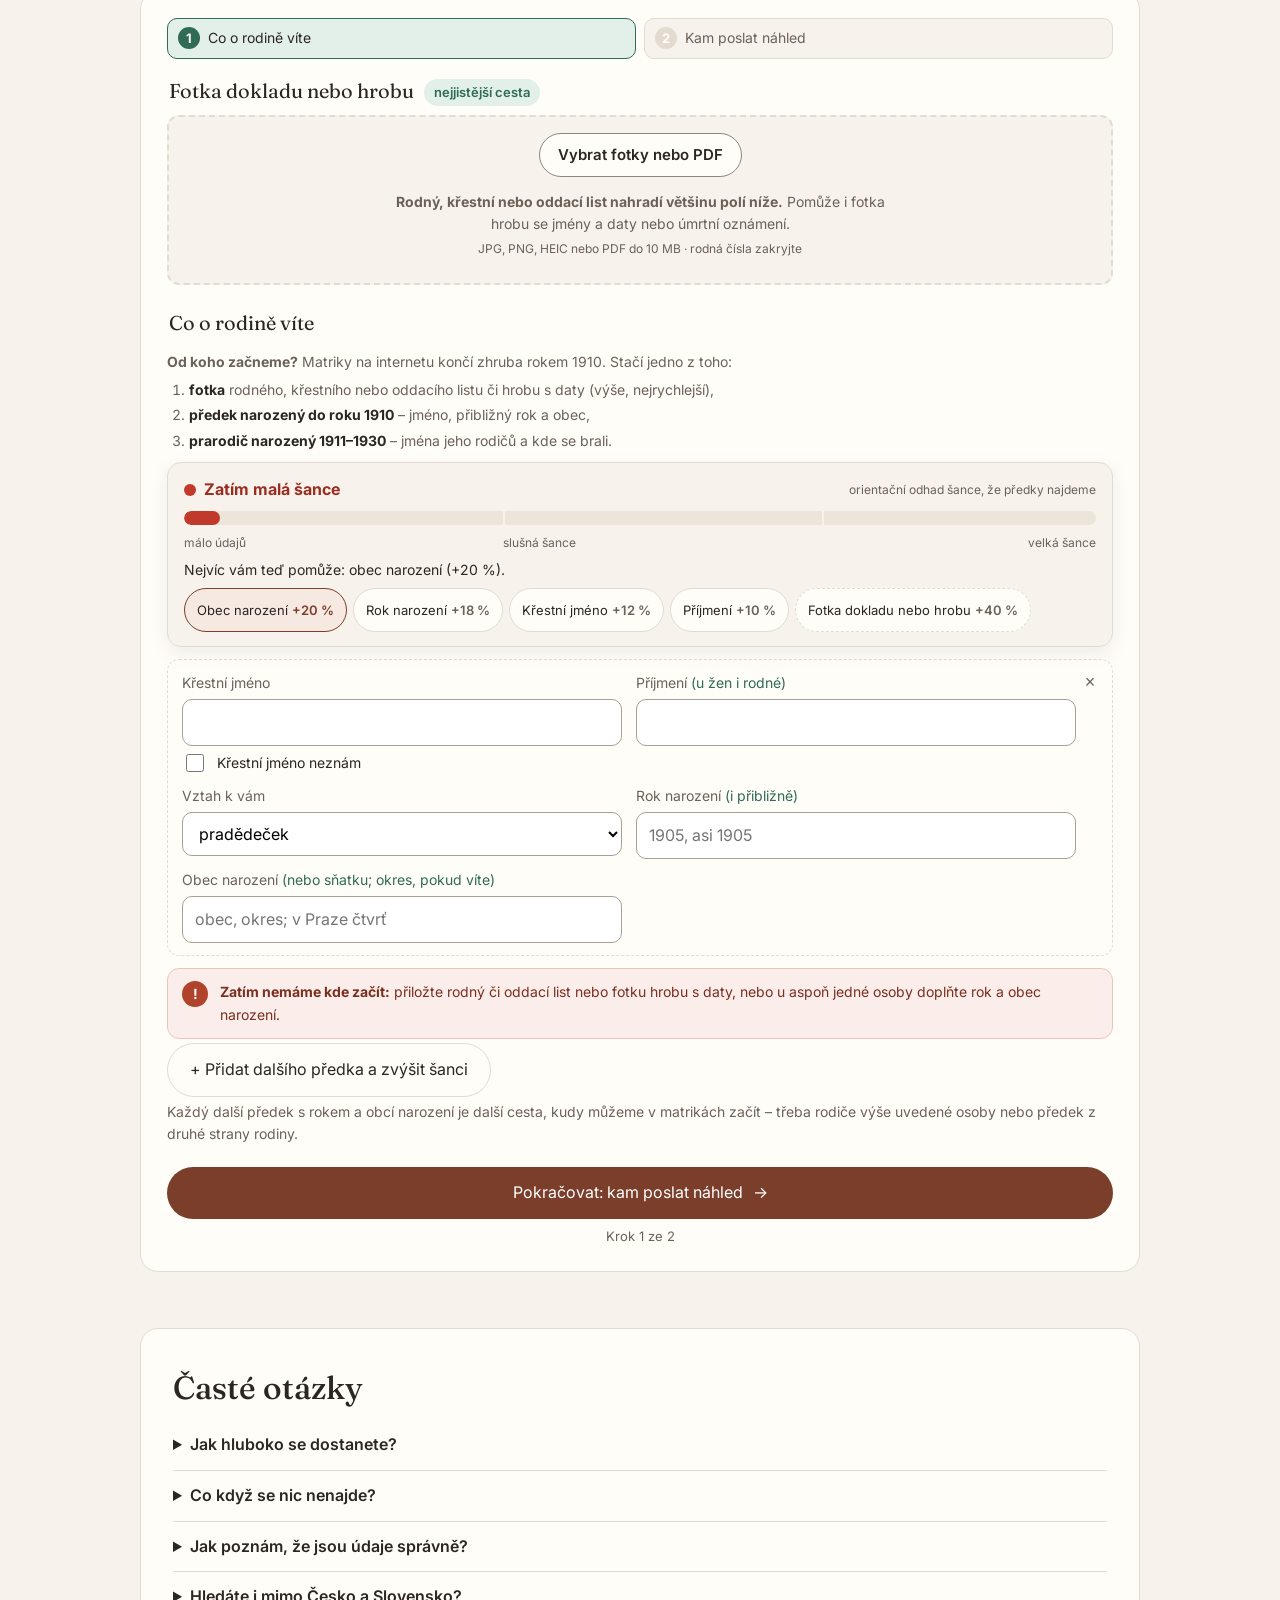
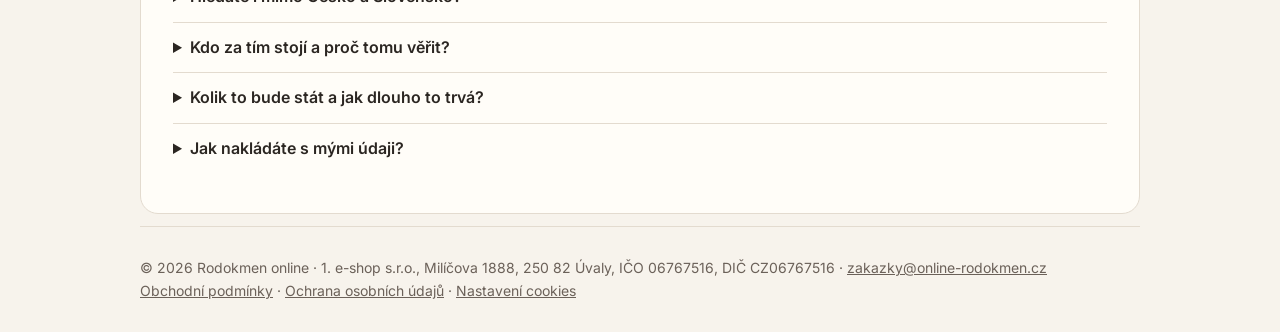
==== commit 685b5e50: "Sekce na podkladu (Jak to funguje, Ukázka, Co připravit, Časté otázky): vnitřní okraj a zaoblený rám" ====
--- a/index.html
+++ b/index.html
@@ -9,7 +9,7 @@
 <link rel="preconnect" href="https://fonts.googleapis.com">
 <link rel="preconnect" href="https://fonts.gstatic.com" crossorigin>
 <link href="https://fonts.googleapis.com/css2?family=Fraunces:opsz,wght@9..144,500&family=Inter:wght@400;600&display=swap" rel="stylesheet">
-<link rel="stylesheet" href="styl.css?v=20261121l">
+<link rel="stylesheet" href="styl.css?v=20261121m">
 <link rel="icon" href="/favicon.svg" type="image/svg+xml">
 <link rel="icon" href="/favicon-32.png" sizes="32x32" type="image/png">
 <link rel="apple-touch-icon" href="/apple-touch-icon.png">
--- a/styl.css
+++ b/styl.css
@@ -204,3 +204,7 @@
 .doc table{display:block;overflow-x:auto}
 .cesty{margin:6px 0 10px;padding-left:22px;font-size:14px;color:var(--muted)}.cesty li{margin:3px 0}.cesty b{color:var(--ink)}
 @media(max-width:600px){.cookies{left:8px;right:8px;bottom:8px;padding:10px 12px;gap:8px;font-size:12.5px;line-height:1.4}.cookies .btn{padding:0 12px;min-height:44px}}
+/* Panely sekcí: text nesmí lepit na okraj podkladu */
+section.alt{padding:40px 32px;border:1px solid var(--line);border-radius:18px;margin:12px 0}
+@media(max-width:560px){section.alt{padding:28px 16px;border-radius:14px}}
+.faq details:last-child{border-bottom:none}
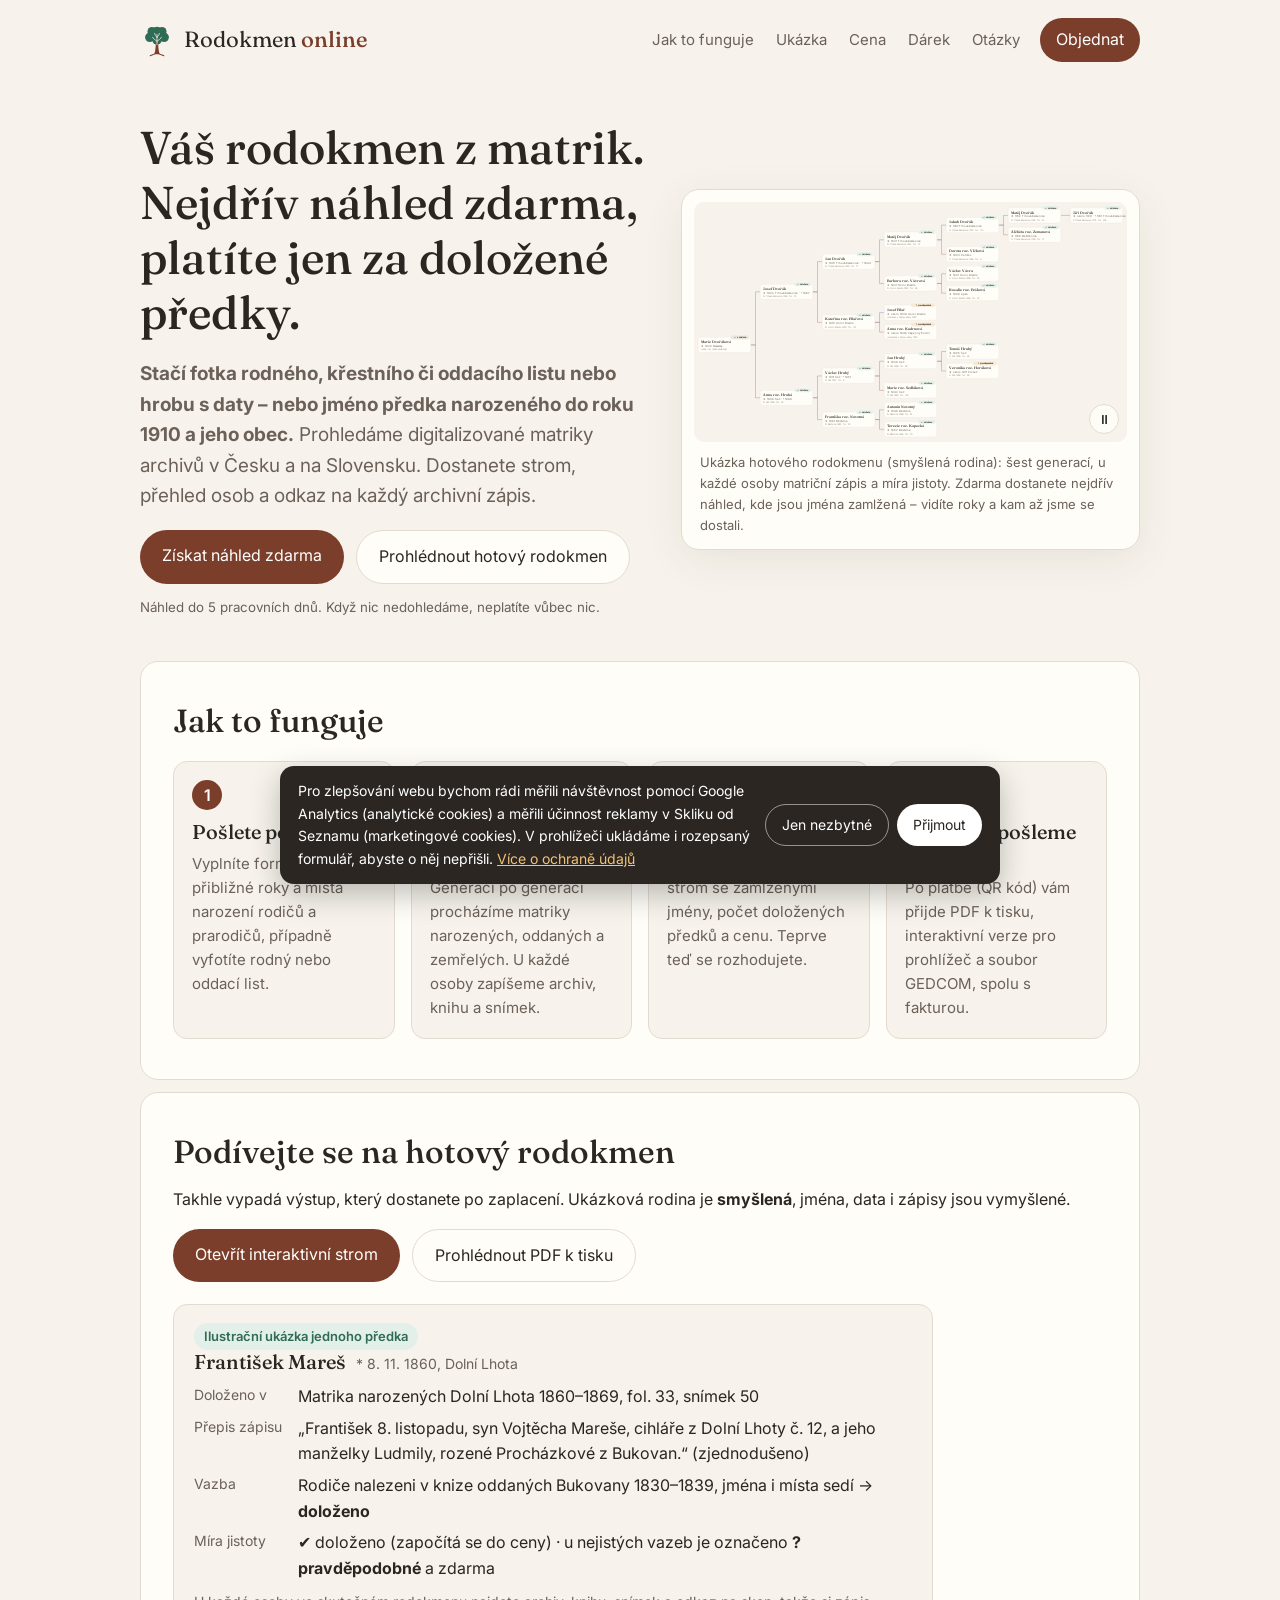
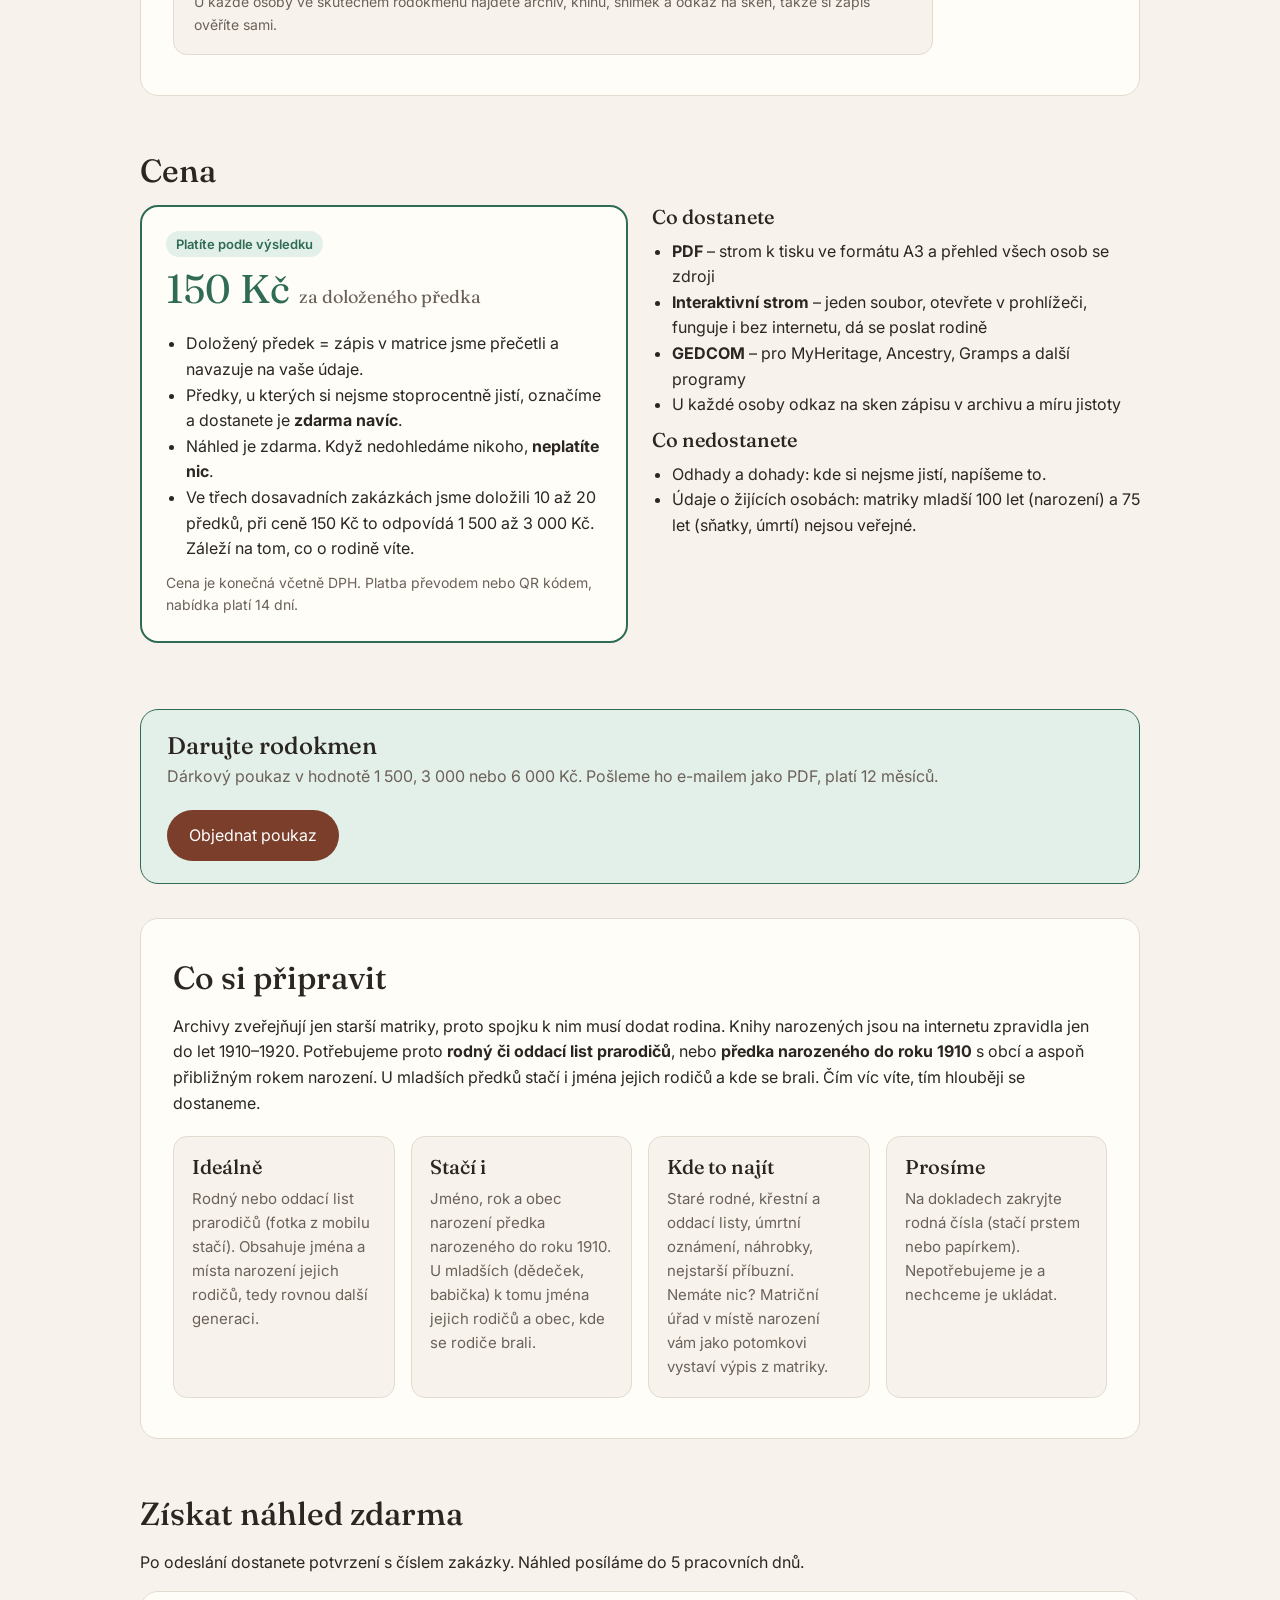
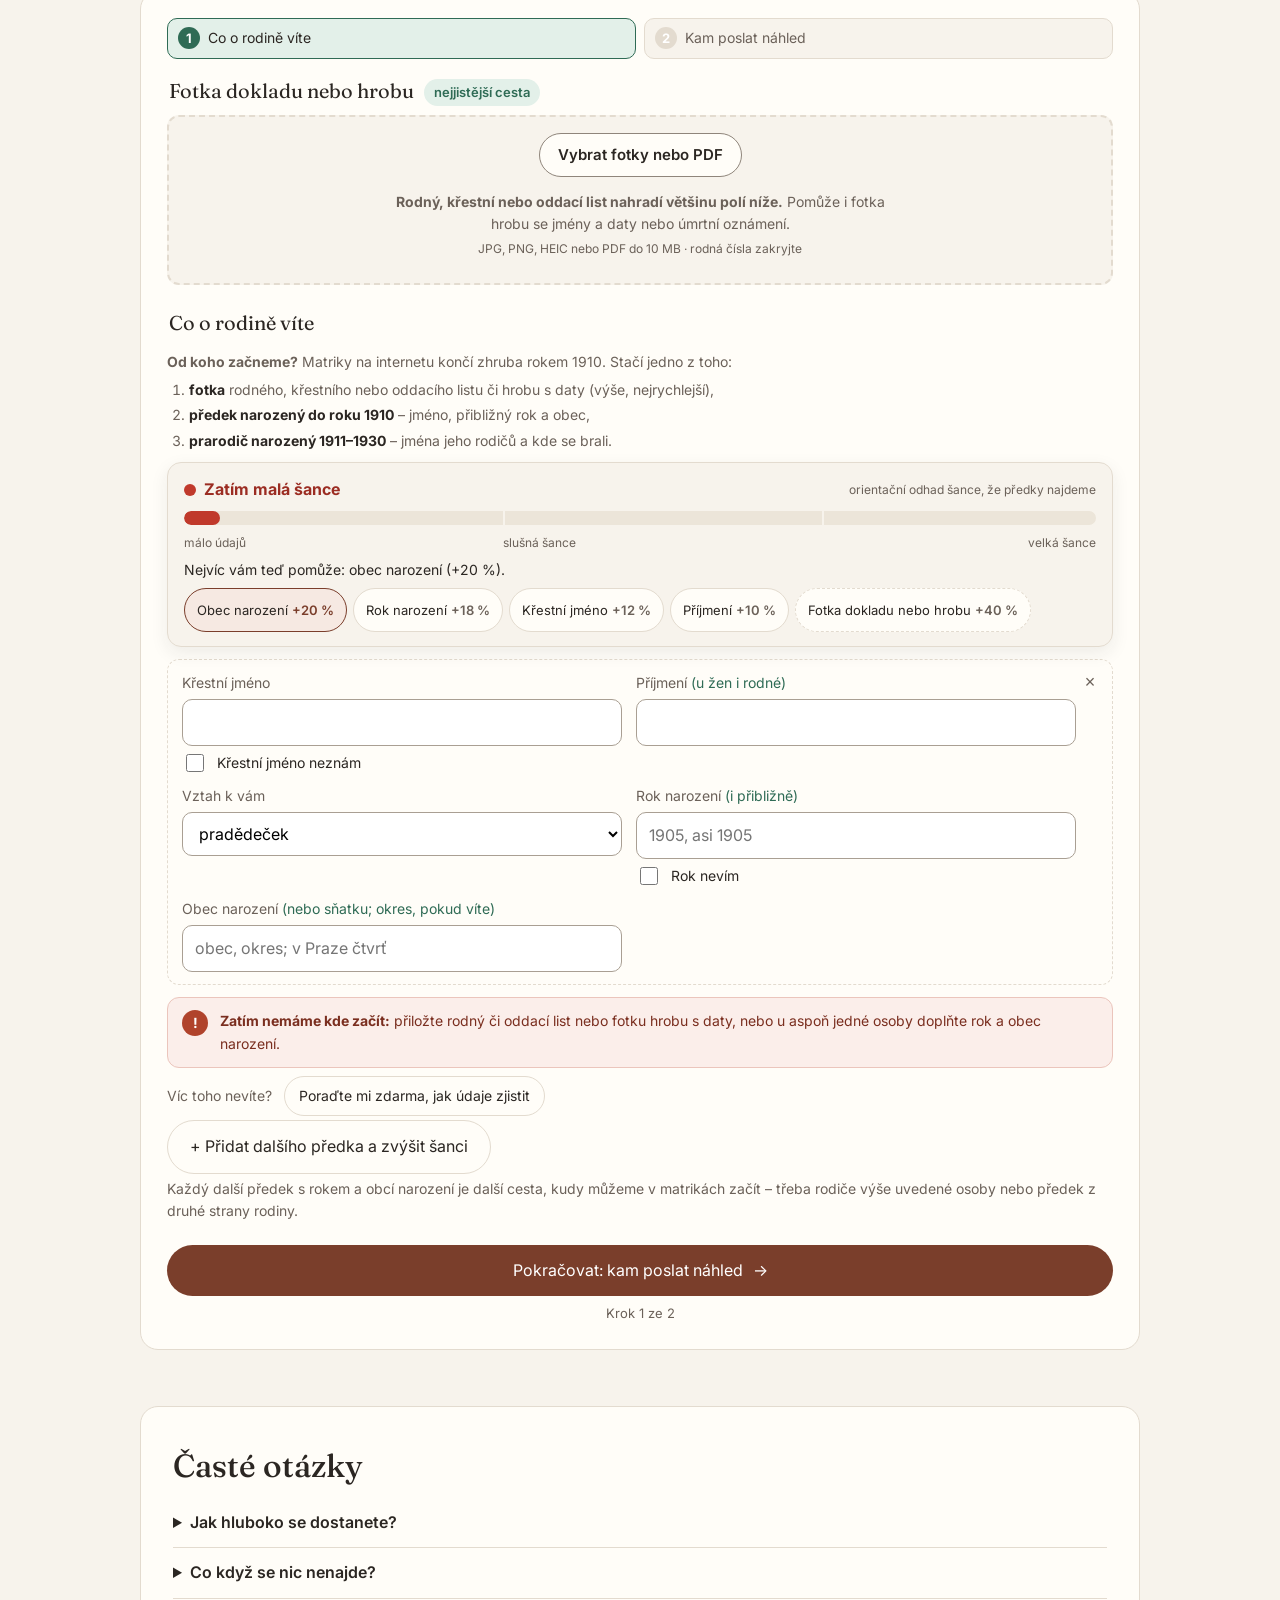
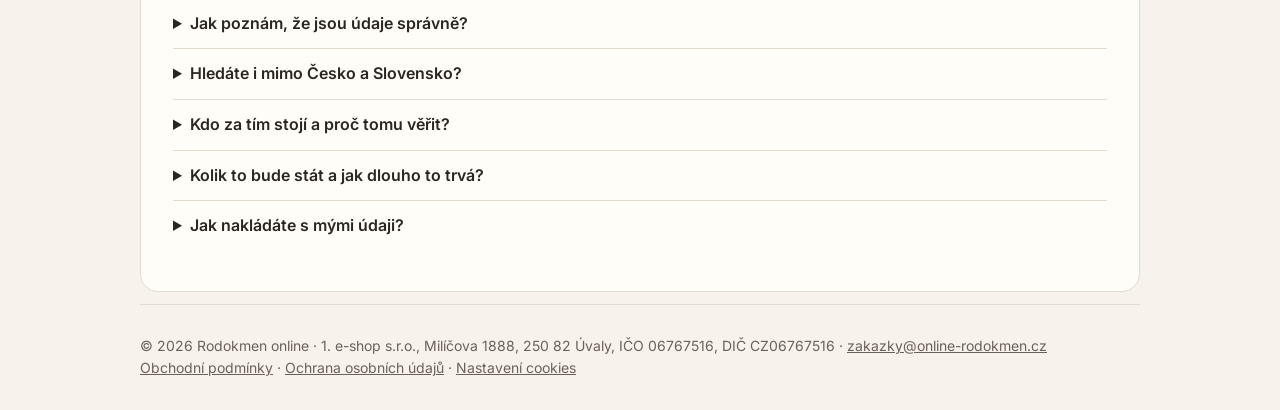
==== commit 5079b5db: "Formulář: úniková cesta „Poraďte mi zdarma“ bez podkladů a „Rok nevím“ u pradědečka/prababičky Data " ====
--- a/index.html
+++ b/index.html
@@ -9,7 +9,7 @@
 <link rel="preconnect" href="https://fonts.googleapis.com">
 <link rel="preconnect" href="https://fonts.gstatic.com" crossorigin>
 <link href="https://fonts.googleapis.com/css2?family=Fraunces:opsz,wght@9..144,500&family=Inter:wght@400;600&display=swap" rel="stylesheet">
-<link rel="stylesheet" href="styl.css?v=20261121m">
+<link rel="stylesheet" href="styl.css?v=20261124a">
 <link rel="icon" href="/favicon.svg" type="image/svg+xml">
 <link rel="icon" href="/favicon-32.png" sizes="32x32" type="image/png">
 <link rel="apple-touch-icon" href="/apple-touch-icon.png">
@@ -126,7 +126,8 @@
   <h2>Získat náhled zdarma</h2>
   <p>Po odeslání dostanete potvrzení s číslem zakázky. Náhled posíláme do 5 pracovních dnů.</p>
   <form id="f" action="https://formsubmit.co/c57251e2c1cb40dd3d4b70d83e8e1789" method="POST" enctype="multipart/form-data">
-    <input type="hidden" name="_subject" value="Nová zakázka">
+    <input type="hidden" name="_subject" id="predmet" value="Nová zakázka">
+    <input type="hidden" name="rezim" id="rezim" value="objednavka">
     <input type="hidden" name="_template" value="table">
     <input type="hidden" name="_captcha" value="false">
     <input type="hidden" name="_next" value="https://online-rodokmen.cz/dekujeme.html">
@@ -162,6 +163,7 @@
       </div>
       <div id="osoby"></div>
       <div class="start" id="start" aria-live="polite"><span class="ik">?</span><span class="tx">Zatím nemáme kde začít: přiložte doklad, nebo doplňte u některé osoby rok a obec narození.</span></div>
+      <div class="unik" id="unik" hidden><span>Víc toho nevíte?</span> <button type="button" class="btn sec" id="poradit">Poraďte mi zdarma, jak údaje zjistit</button></div>
       <button type="button" class="btn sec" id="pridat">+ Přidat dalšího předka a zvýšit šanci</button>
       <p class="hint">Každý další předek s rokem a obcí narození je další cesta, kudy můžeme v matrikách začít – třeba rodiče výše uvedené osoby nebo předek z druhé strany rodiny.</p>
     </fieldset>
@@ -170,6 +172,7 @@
     </div>
     <div class="krok" id="krok2" data-krok="2" hidden>
     <button type="button" class="zpet" id="zpet">← Zpět k údajům o rodině</button>
+    <p class="dotaz-info" id="dotazInfo" hidden>Pošlete nám kontakt a to, co víte. Do 2 pracovních dnů vám napíšeme, kde konkrétně chybějící údaje získat (matriční úřad, archiv, hřbitov) – zdarma a nezávazně.</p>
     <fieldset>
       <legend>Kam poslat náhled</legend>
       <label for="jmeno">Jméno a příjmení</label><input id="jmeno" type="text" name="jmeno" required autocomplete="name" maxlength="120">
@@ -221,7 +224,8 @@
 <label class="check mini"><input type="checkbox" name="osoba${n}_jmeno_nezname" data-pole="jmeno_nezname" value="ano"><span>Křestní jméno neznám</span></label></div>
 <div><label for="o${n}p">Příjmení <span class="dop">(u žen i rodné)</span></label><input id="o${n}p" type="text" name="osoba${n}_prijmeni" data-pole="prijmeni" required autocomplete="off" maxlength="60"></div>
 <div><label for="o${n}v">Vztah k vám</label><select id="o${n}v" name="osoba${n}_vztah" data-pole="vztah">${VZTAHY.map(v=>`<option${v===vztah?' selected':''}>${v}</option>`).join('')}</select></div>
-<div><label for="o${n}r">Rok narození <span class="dop">(i přibližně)</span></label><input id="o${n}r" type="text" name="osoba${n}_rok" data-pole="rok" placeholder="1905, asi 1905" inputmode="numeric" maxlength="20"></div>
+<div><label for="o${n}r">Rok narození <span class="dop">(i přibližně)</span></label><input id="o${n}r" type="text" name="osoba${n}_rok" data-pole="rok" placeholder="1905, asi 1905" inputmode="numeric" maxlength="20">
+<label class="check mini"><input type="checkbox" name="osoba${n}_rok_nevim" data-pole="rok_nevim" value="ano"><span>Rok nevím</span></label></div>
 <div><label for="o${n}m">Obec narození <span class="dop">(nebo sňatku; okres, pokud víte)</span></label><input id="o${n}m" type="text" name="osoba${n}_misto" data-pole="misto" placeholder="obec, okres; v Praze čtvrť" maxlength="80"></div>
 <div class="rodice" hidden>
 <p class="rodtx">Narození po roce 1910 většinou není v matrikách na internetu. Uveďte prosím rodiče této osoby – hledat budeme přes jejich sňatek.</p>
@@ -242,6 +246,8 @@
 
 // Rok: z volného textu („asi 1905“, „1905?“, „1. 2. 1930“) vytáhneme čtyřmístný letopočet; jiný neprázdný text je chyba.
 const ROK_MAX=new Date().getFullYear(),HRANICE=1910,HRANICE_RODICE=1930;
+// Pradědeček/prababička dnešních dospělých se skoro vždy narodili před rokem 1910 – s obcí to stačí i bez roku.
+const PRA=/^pra/i;function bezRokuOk(o){return !!o.rok_nevim&&!rokZ(o.rok).rok&&PRA.test(o.vztah||'');}
 function rokZ(s){s=(s||'').trim();if(!s)return{prazdny:true};const m=s.match(/(1[5-9]\d\d|20\d\d)/);if(!m)return{chyba:true};const r=+m[1];if(r>ROK_MAX)return{chyba:true,budouci:true};return{rok:r};}
 // Máme kde začít? (a) přiložený doklad, (b) osoba narozená do roku 1910 s rokem i obcí,
 // (c) osoba narozená 1911–1930 se jmény obou rodičů a obcí (narození nebo sňatku rodičů) – hledá se přes sňatek rodičů.
@@ -255,6 +261,7 @@
   if(txt){if(!ch){ch=document.createElement('p');ch.className='chyba';d.appendChild(ch);}ch.textContent=txt;}else if(ch)ch.remove();
   if(CIZINA.test(m)||CIZINA.test(v('snatek')));
   else if(r.rok&&r.rok<=HRANICE&&m)kotva=true;
+  else if(m&&bezRokuOk({rok_nevim:d.querySelector('[data-pole=rok_nevim]').checked,rok:v('rok'),vztah:v('vztah')}))kotva=true;
   else if(mlada&&r.rok<=HRANICE_RODICE&&v('otec')&&v('matka')&&(m||v('snatek')))pres=true;
   else if(mlada)mladi++;}
  const doklad=soubory.length>0;const ik=box.querySelector('.ik'),tx=box.querySelector('.tx');const setS=(c,i,h)=>{if(box.dataset.s===c+i+h)return;box.dataset.s=c+i+h;box.classList.remove('ok','ne');box.classList.add(c);ik.textContent=i;tx.innerHTML=h;};
@@ -263,7 +270,7 @@
  else if(pres){setS('ok','✓','<b>Zkusíme začít přes sňatek rodičů.</b> Jistější je přiložit rodný či oddací list, nebo přidat předka narozeného do roku 1910.');}
  else if(sanceData().some(ciziOsoba)){setS('ne','!','<b>Zatím nemáme kde začít:</b> archivy mimo Česko a Slovensko neprohledáváme. Přidejte předka, který žil u nás, nebo přiložte doklad.');}
  else{setS('ne','!',mladi?`<b>Zatím nemáme kde začít:</b> knihy narozených po roce ${HRANICE} většinou nejsou na internetu. Doplňte u osoby jména obou rodičů a obec, přidejte předka narozeného do roku ${HRANICE}, nebo přiložte rodný či oddací list.`:`<b>Zatím nemáme kde začít:</b> přiložte rodný či oddací list nebo fotku hrobu s daty, nebo u aspoň jedné osoby doplňte rok a obec narození.`);}
- const ok=kotva||pres||doklad;sance();return ok;}
+ const ok=kotva||pres||doklad;const u=document.getElementById('unik');if(u)u.hidden=ok;sance();return ok;}
 // Ukazatel šance: orientační body za vyplněné údaje (stejná pravidla jako „Máme kde začít?“).
 // Bez místa, kde začít, zůstává v červené; strop 95, nikdy neslibujeme jistotu.
 const SANCE_POLE=[['jmeno','křestní jméno',()=>12],['prijmeni','příjmení',()=>10],['rok','rok narození',()=>18],['misto','obec narození',()=>20],['otec','jméno otce',m=>m?10:0],['matka','jméno matky',m=>m?10:0],['snatek','kde a kdy se rodiče brali',m=>m?15:0],];
@@ -275,11 +282,11 @@
 function ciziOsoba(o){return CIZINA.test(o.misto||'')||CIZINA.test(o.snatek||'');}
 function bodyOsoby(o){const r=rokZ(o.rok),mlada=!!(r.rok&&r.rok>HRANICE);let s=0;if(ciziOsoba(o))return 0;
  for(const[k,,b]of SANCE_POLE){const max=b(mlada);if(!max)continue;
-  if(k==='rok'){if(r.rok)s+=ROK_ASI.test(o.rok)?12:18;}else if(k==='jmeno'){if(o.jmeno&&!o.jmeno_nezname)s+=max;}else if(k==='misto'){if(o.misto&&!PRAHA_HOLA.test(o.misto))s+=max;}else if(o[k])s+=max;}
+  if(k==='rok'){if(r.rok)s+=ROK_ASI.test(o.rok)?12:18;else if(bezRokuOk(o))s+=8;}else if(k==='jmeno'){if(o.jmeno&&!o.jmeno_nezname)s+=max;}else if(k==='misto'){if(o.misto&&!PRAHA_HOLA.test(o.misto))s+=max;}else if(o[k])s+=max;}
  if(r.rok&&r.rok>HRANICE_RODICE)s=Math.min(s,15);
  else if(mlada){if(!o.otec&&!o.matka)s=Math.min(s,30);else if(!(o.otec&&o.matka&&(o.misto||o.snatek)))s=Math.min(s,60);else s=Math.min(s,65);}
  return s;}
-function maStart(os,doklad){return doklad||os.some(o=>{const r=rokZ(o.rok);if(ciziOsoba(o))return false;return(r.rok&&r.rok<=HRANICE&&o.misto)||(r.rok>HRANICE&&r.rok<=HRANICE_RODICE&&o.otec&&o.matka&&(o.misto||o.snatek));});}
+function maStart(os,doklad){return doklad||os.some(o=>{const r=rokZ(o.rok);if(ciziOsoba(o))return false;return(r.rok&&r.rok<=HRANICE&&o.misto)||(o.misto&&bezRokuOk(o))||(r.rok>HRANICE&&r.rok<=HRANICE_RODICE&&o.otec&&o.matka&&(o.misto||o.snatek));});}
 function skore(os,doklad){if(!os.length)return doklad?40:0;const b=os.map(bodyOsoby),nej=Math.max(...b),ni=b.indexOf(nej);
  // každý další předek přidává průběžně s každým vyplněným polem: čtvrtina jeho bodů, max. 15 (bez roku a obce max. 8), celkem max. 25
  const dalsi=Math.min(25,os.reduce((a,o,i)=>a+(i===ni?0:Math.min(maStart([o],false)?15:8,Math.round(b[i]/4))),0));
@@ -375,11 +382,17 @@
   if(g('prijmeni').value.trim().length<2)return chybaOsoby(d,g('prijmeni'),'Napište prosím příjmení osoby, nebo ji křížkem odeberte.','osoba_prijmeni');
   if(rokZ(g('rok').value).chyba)return chybaOsoby(d,g('rok'),'Rok napište čtyřmi číslicemi, klidně přibližně (např. „asi 1905“).','osoba_rok');
   if(i===0&&!doklad){
-   if(rokZ(g('rok').value).prazdny)return chybaOsoby(d,g('rok'),'Doplňte rok narození, klidně přibližný – podle něj poznáme, ve které knize hledat.','osoba_rok');
+   if(rokZ(g('rok').value).prazdny&&!bezRokuOk({rok_nevim:g('rok_nevim').checked,rok:'',vztah:g('vztah').value}))return chybaOsoby(d,g('rok'),g('rok_nevim').checked?'Bez roku dokážeme začít jen u pradědečka nebo prababičky (vyberte je ve „Vztah k vám“). U ostatních zkuste odhad, např. „asi 1900“.':'Doplňte rok narození, klidně přibližný (např. „asi 1900“). Nevíte vůbec? Zaškrtněte „Rok nevím“.','osoba_rok');
    if(g('misto').value.trim().length<2)return chybaOsoby(d,g('misto'),'Doplňte obec narození (nebo sňatku) – bez obce nevíme, kterou matriku otevřít.','osoba_misto');}}
  if(!start()){const b=document.getElementById('start');b.scrollIntoView({behavior:'smooth',block:'center'});b.animate([{transform:'scale(1)'},{transform:'scale(1.03)'},{transform:'scale(1)'}],{duration:400});udal('formular:chyba',{krok:1,pole:'start'});return false;}
  return true;}
-document.getElementById('dal').onclick=()=>{for(const el of F.querySelectorAll('input[type=text]'))el.value=el.value.replace(/\s+/g,' ').trim();if(krok1ok()){udal('formular:hotovo',{n:1});jdi(2);}};
+function rezim(dotaz){document.getElementById('rezim').value=dotaz?'dotaz':'objednavka';document.getElementById('predmet').value=dotaz?'Dotaz – chybí podklady':'Nová zakázka';
+ document.getElementById('dotazInfo').hidden=!dotaz;document.getElementById('odeslat').textContent=dotaz?'Poradit mi zdarma':'Získat náhled rodokmenu zdarma';
+ F._next.value='https://online-rodokmen.cz/dekujeme.html'+(dotaz?'?dotaz=1':'');
+ document.querySelectorAll('#osoby [data-pole=prijmeni]').forEach(el=>el.required=!dotaz);}
+const jeDotaz=()=>document.getElementById('rezim').value==='dotaz';
+document.getElementById('poradit').onclick=()=>{for(const el of F.querySelectorAll('input[type=text]'))el.value=el.value.replace(/\s+/g,' ').trim();udal('formular:dotaz',{});rezim(true);udal('formular:hotovo',{n:1});jdi(2);};
+document.getElementById('dal').onclick=()=>{rezim(false);for(const el of F.querySelectorAll('input[type=text]'))el.value=el.value.replace(/\s+/g,' ').trim();if(krok1ok()){udal('formular:hotovo',{n:1});jdi(2);}};
 document.getElementById('zpet').onclick=()=>{if(history.state&&history.state.krok===2)history.back();else jdi(1,true);};
 window.addEventListener('popstate',()=>{if(!K2.hidden){jdi(1,true);setTimeout(()=>document.getElementById('dal').focus({preventScroll:true}),350);}});
 // Kontrola po opuštění pole (ne při psaní) + zelená fajfka u správně vyplněného
@@ -397,8 +410,8 @@
  for(const el of F.querySelectorAll('textarea'))el.value=el.value.trim();
  const chyba=(el,msg)=>{e.preventDefault();el.setCustomValidity(msg);el.addEventListener('input',()=>el.setCustomValidity(''),{once:true});F.reportValidity();};
  if(F.jmeno.value.length<3){chyba(F.jmeno,'Napište prosím celé jméno a příjmení.');return;}
- for(const d of document.querySelectorAll('#osoby .osoba')){const j=d.querySelector('[data-pole=jmeno]'),pr=d.querySelector('[data-pole=prijmeni]'),nz=d.querySelector('[data-pole=jmeno_nezname]'),rk=d.querySelector('[data-pole=rok]');if(pr.value.length<2){chyba(pr,'Napište prosím příjmení osoby, nebo ji křížkem odeberte.');return;}if(!soubory.length&&!nz.checked&&j.value.length<2){chyba(j,'Napište křestní jméno, nebo zaškrtněte „Křestní jméno neznám“.');return;}if(rokZ(rk.value).chyba){chyba(rk,'Rok napište čtyřmi číslicemi, klidně přibližně (např. „asi 1905“).');return;}}
- if(!start()){e.preventDefault();const s=document.getElementById('start');s.scrollIntoView({behavior:'smooth',block:'center'});s.animate([{transform:'scale(1)'},{transform:'scale(1.03)'},{transform:'scale(1)'}],{duration:500});stav.innerHTML='<span style="color:#b0432c">Zatím nemáme kde začít hledat – přiložte prosím rodný či oddací list, nebo doplňte údaje podle rámečku výše. Bez toho bychom vám museli psát o doplnění.</span>';return;}
+ if(!jeDotaz())for(const d of document.querySelectorAll('#osoby .osoba')){const j=d.querySelector('[data-pole=jmeno]'),pr=d.querySelector('[data-pole=prijmeni]'),nz=d.querySelector('[data-pole=jmeno_nezname]'),rk=d.querySelector('[data-pole=rok]');if(pr.value.length<2){chyba(pr,'Napište prosím příjmení osoby, nebo ji křížkem odeberte.');return;}if(!soubory.length&&!nz.checked&&j.value.length<2){chyba(j,'Napište křestní jméno, nebo zaškrtněte „Křestní jméno neznám“.');return;}if(rokZ(rk.value).chyba){chyba(rk,'Rok napište čtyřmi číslicemi, klidně přibližně (např. „asi 1905“).');return;}}
+ if(!jeDotaz()&&!start()){e.preventDefault();const s=document.getElementById('start');s.scrollIntoView({behavior:'smooth',block:'center'});s.animate([{transform:'scale(1)'},{transform:'scale(1.03)'},{transform:'scale(1)'}],{duration:500});stav.innerHTML='<span style="color:#b0432c">Zatím nemáme kde začít hledat – přiložte prosím rodný či oddací list, nebo doplňte údaje podle rámečku výše. Bez toho bychom vám museli psát o doplnění.</span>';return;}
  stav.textContent='';const inp=document.getElementById('fotky');if(soubory.length){const dt=new DataTransfer();soubory.forEach(x=>dt.items.add(x));inp.files=dt.files;inp.name='doklad';}
  const mb=[...inp.files].reduce((a,f)=>a+f.size,0)/1048576;if(mb>MAX_MB){e.preventDefault();document.getElementById('stav').innerHTML='<span style="color:#b00">Přílohy přesahují 10 MB. Uberte fotky, nebo formulář odešlete bez nich a fotky pošlete e-mailem na zakazky@online-rodokmen.cz.</span>';return;}
  document.getElementById('odeslat').disabled=true;document.getElementById('stav').textContent='Odesílám…';});
@@ -434,6 +447,6 @@
 })();
 </script>
 <a class="sticky" id="sticky" href="#objednat" data-ev="cta-sticky" hidden>Získat náhled zdarma</a>
-<script src="mereni.js?v=20261121l" defer></script>
+<script src="mereni.js?v=20261124a" defer></script>
 </body>
 </html>
--- a/styl.css
+++ b/styl.css
@@ -208,3 +208,6 @@
 section.alt{padding:40px 32px;border:1px solid var(--line);border-radius:18px;margin:12px 0}
 @media(max-width:560px){section.alt{padding:28px 16px;border-radius:14px}}
 .faq details:last-child{border-bottom:none}
+
+.unik{display:flex;flex-wrap:wrap;gap:8px 12px;align-items:center;margin:8px 0 4px;font-size:14px;color:var(--muted)}.unik .btn{padding:8px 14px;font-size:14px}
+.dotaz-info{background:var(--accbg);border:1px solid #bcd9c9;border-radius:12px;padding:12px 14px;font-size:15px;color:#1f4f3d}
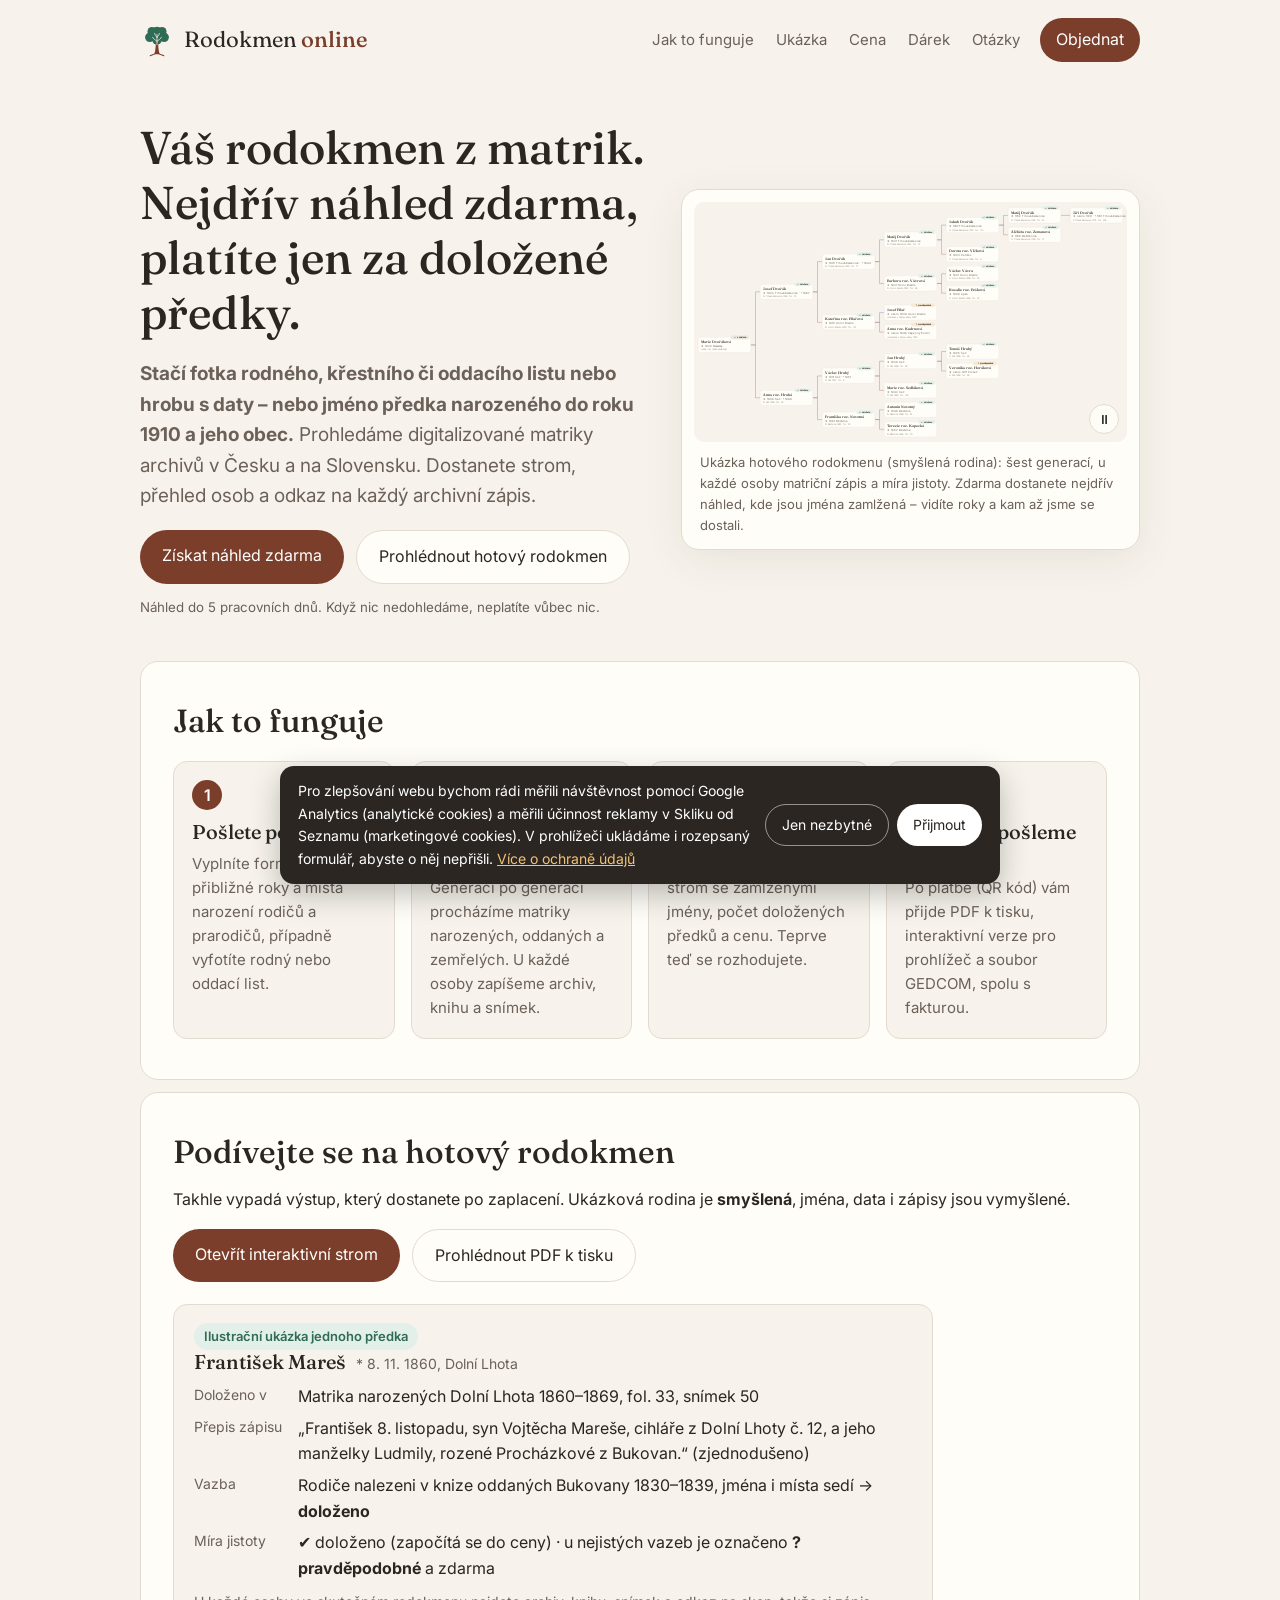
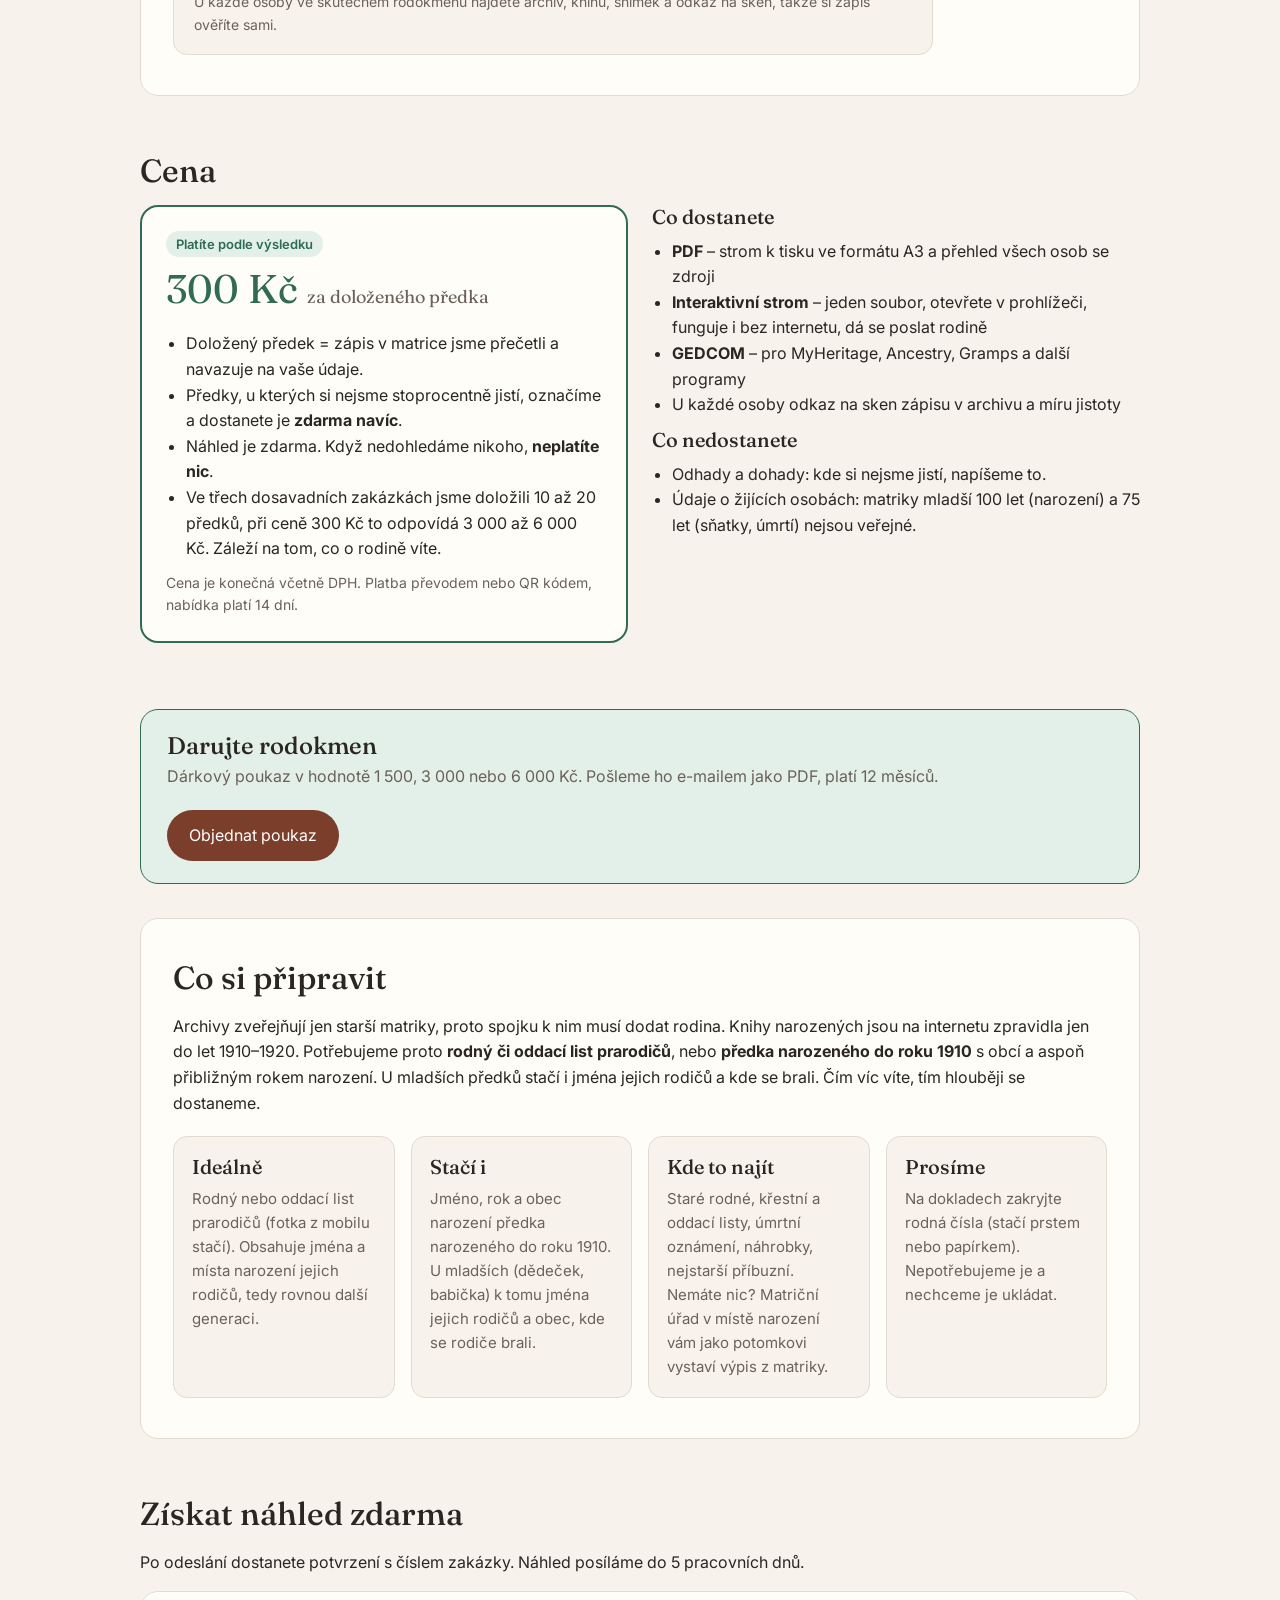
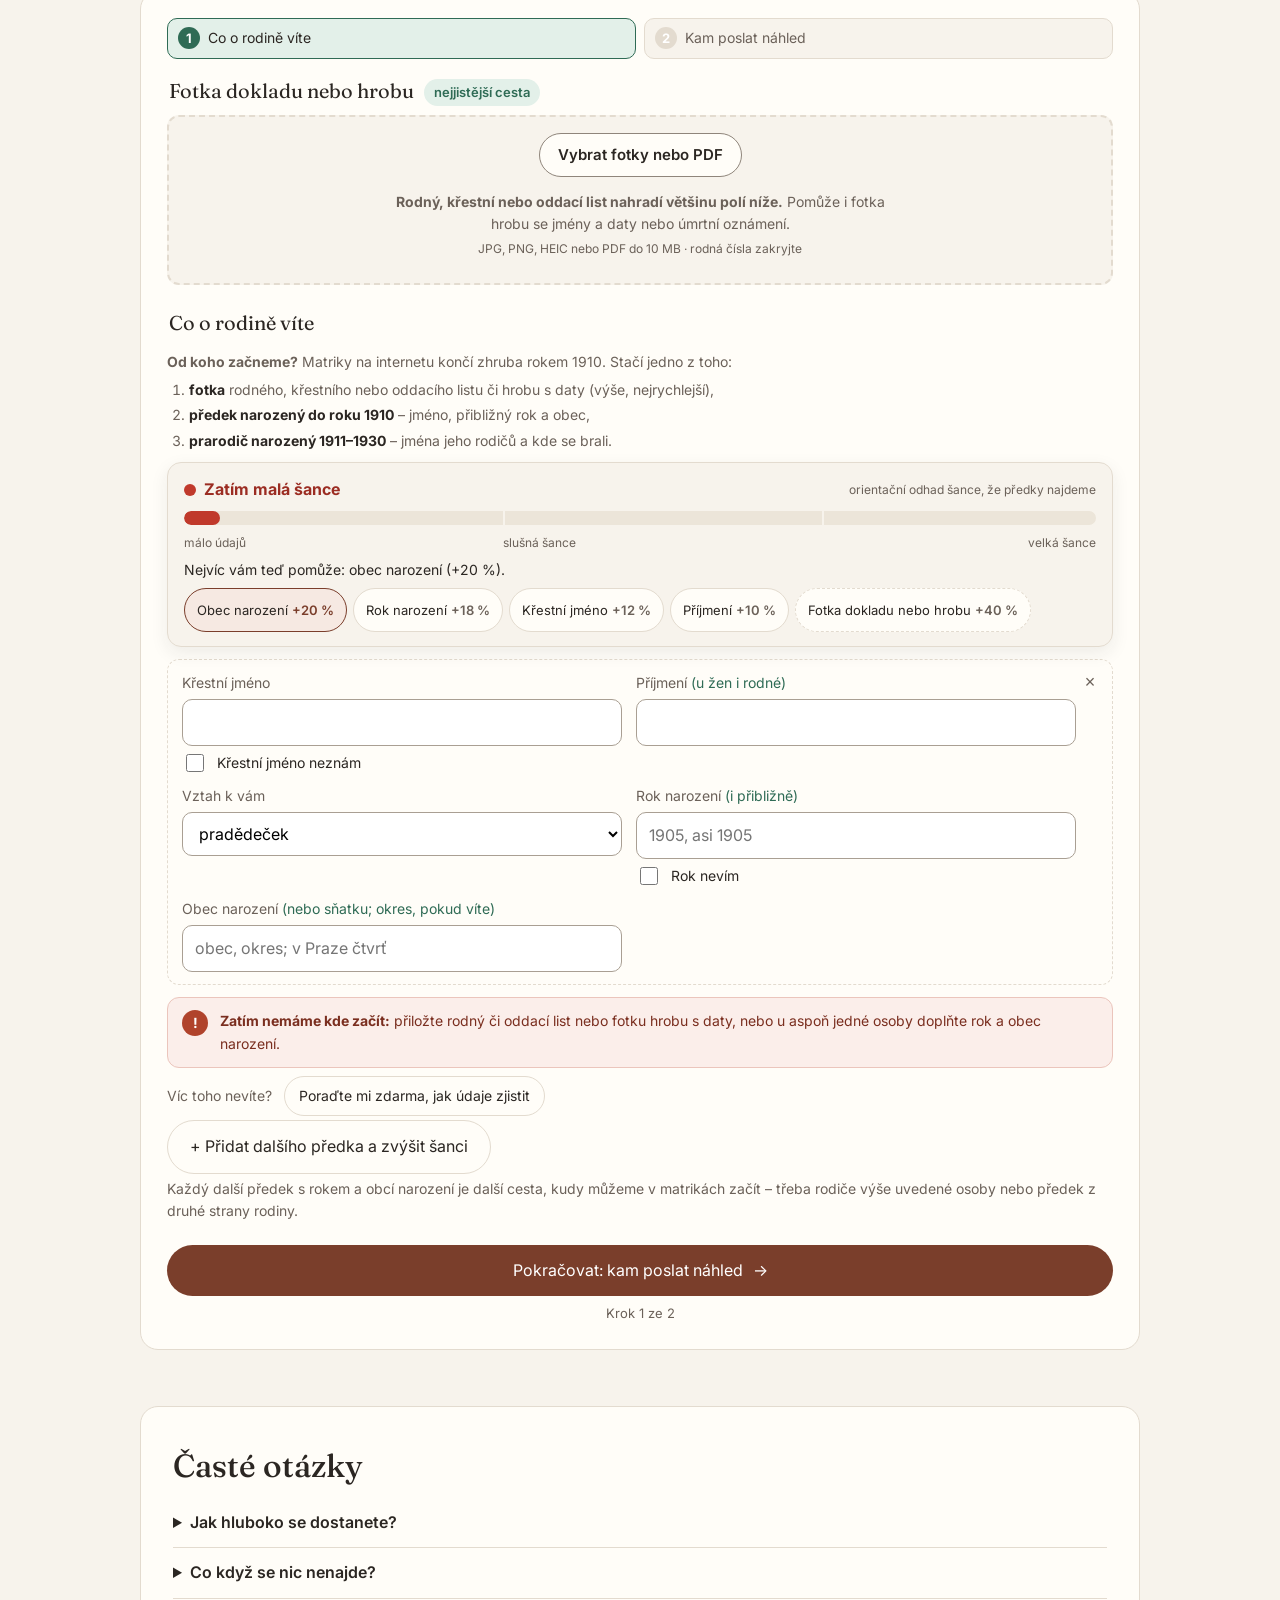
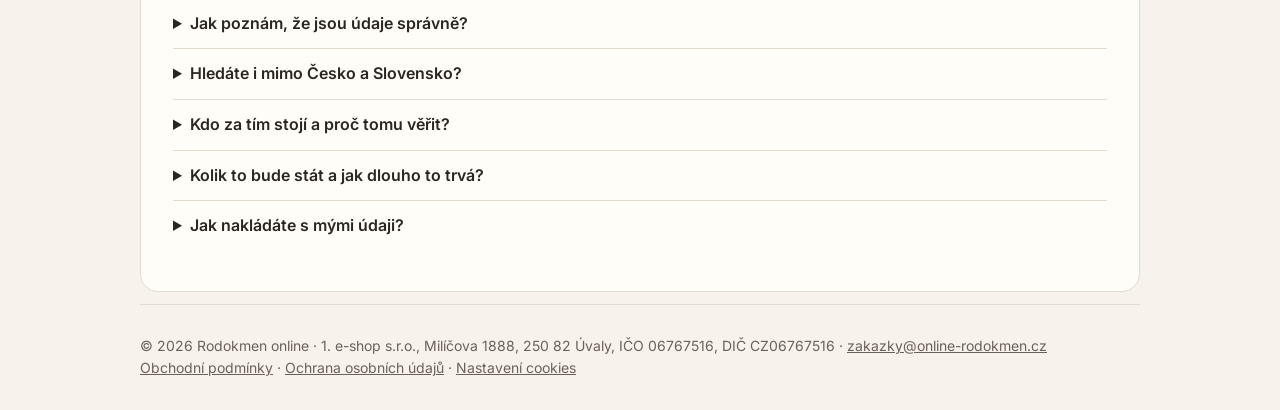
==== commit fedffdf6: "Zdražení na 300 Kč za doloženého předka (úvod, FAQ, podmínky, poukazy, odhad hodnoty objednávky) Co-" ====
--- a/index.html
+++ b/index.html
@@ -78,12 +78,12 @@
   <div class="price">
     <div class="pricebox">
       <span class="tag">Platíte podle výsledku</span>
-      <div class="big">150 Kč <span style="font-size:18px;color:var(--muted)">za doloženého předka</span></div>
+      <div class="big">300 Kč <span style="font-size:18px;color:var(--muted)">za doloženého předka</span></div>
       <ul>
         <li>Doložený předek = zápis v matrice jsme přečetli a navazuje na vaše údaje.</li>
         <li>Předky, u kterých si nejsme stoprocentně jistí, označíme a dostanete je <b>zdarma navíc</b>.</li>
         <li>Náhled je zdarma. Když nedohledáme nikoho, <b>neplatíte nic</b>.</li>
-        <li>Ve třech dosavadních zakázkách jsme doložili 10 až 20 předků, při ceně 150 Kč to odpovídá 1 500 až 3 000 Kč. Záleží na tom, co o rodině víte.</li>
+        <li>Ve třech dosavadních zakázkách jsme doložili 10 až 20 předků, při ceně 300 Kč to odpovídá 3 000 až 6 000 Kč. Záleží na tom, co o rodině víte.</li>
       </ul>
       <p class="hint">Cena je konečná včetně DPH. Platba převodem nebo QR kódem, nabídka platí 14 dní.</p>
     </div>
@@ -205,7 +205,7 @@
   <details><summary>Jak poznám, že jsou údaje správně?</summary><p>U každé osoby je odkaz na sken zápisu v archivu, takže si vše můžete ověřit sami. Nejisté vazby jsou označené a neplatíte za ně.</p></details>
   <details><summary>Hledáte i mimo Česko a Slovensko?</summary><p>Zatím ne. Pokud předkové přišli odjinud, dohledáme je po hranici a napíšeme, kde pokračovat.</p></details>
   <details><summary>Kdo za tím stojí a proč tomu věřit?</summary><p>Službu provozuje 1. e-shop s.r.o., Úvaly. Podklady v archivech dohledává a rodokmen sestavuje umělá inteligence, výsledek kontrolují lidé. Nespoléháme na slib, ale na kontrolu na vaší straně: u každé osoby je archiv, kniha, snímek a odkaz na sken, takže si zápis ověříte sami. Kde si nejsme jistí, osobu označíme jako pravděpodobnou a neplatíte za ni. Když v doloženém zápisu najdete chybu, opravíme ji, nebo vám vrátíme poměrnou část ceny za chybně doložené osoby (podmínky, čl. 5).</p></details>
-  <details><summary>Kolik to bude stát a jak dlouho to trvá?</summary><p>150 Kč za každého doloženého předka. Kolik jich bude, zjistíte z náhledu. Náhled dostanete do 5 pracovních dnů, rodokmen po zaplacení zpravidla do 24 hodin.</p></details>
+  <details><summary>Kolik to bude stát a jak dlouho to trvá?</summary><p>300 Kč za každého doloženého předka. Kolik jich bude, zjistíte z náhledu. Náhled dostanete do 5 pracovních dnů, rodokmen po zaplacení zpravidla do 24 hodin.</p></details>
   <details><summary>Jak nakládáte s mými údaji?</summary><p>Podklady a pracovní data mažeme 30 dní po uzavření zakázky. Podrobnosti v <a href="ochrana-udaju.html">zásadách ochrany osobních údajů</a>.</p></details>
 </section>
 </main>
